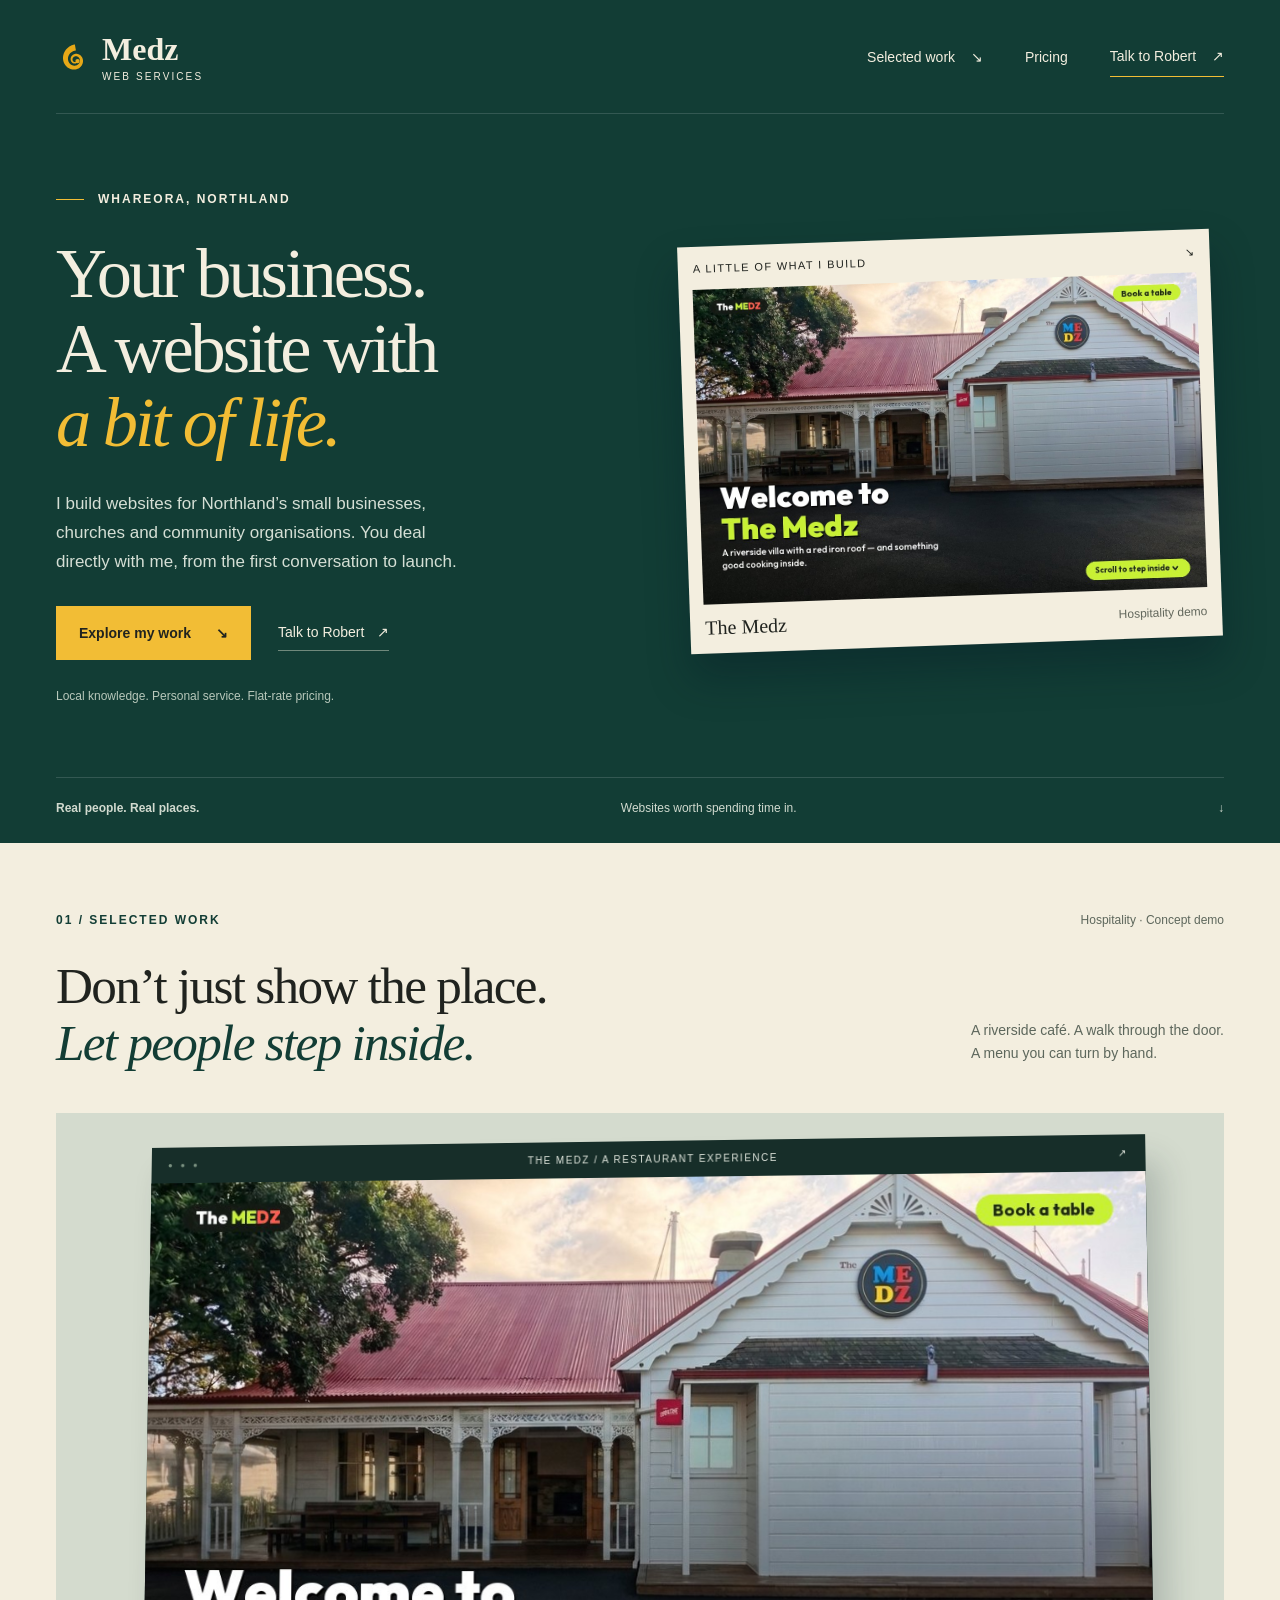
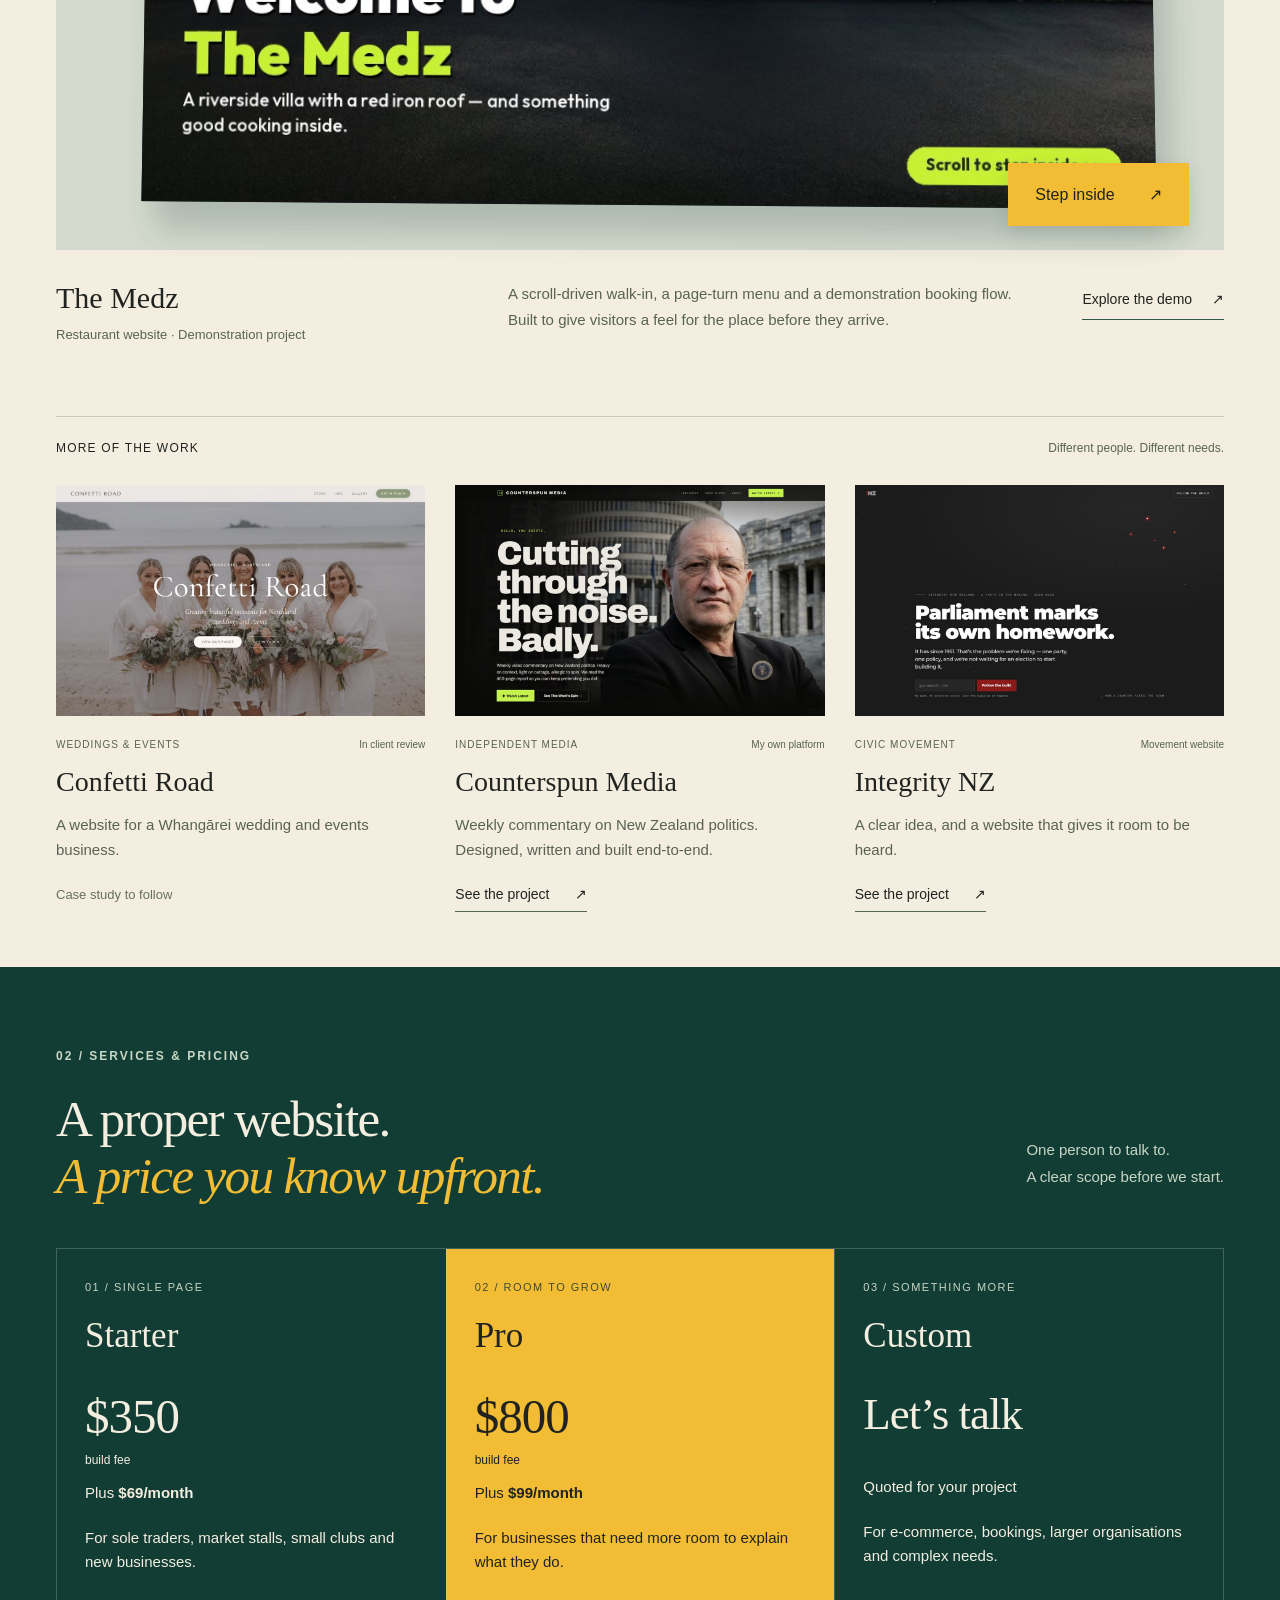
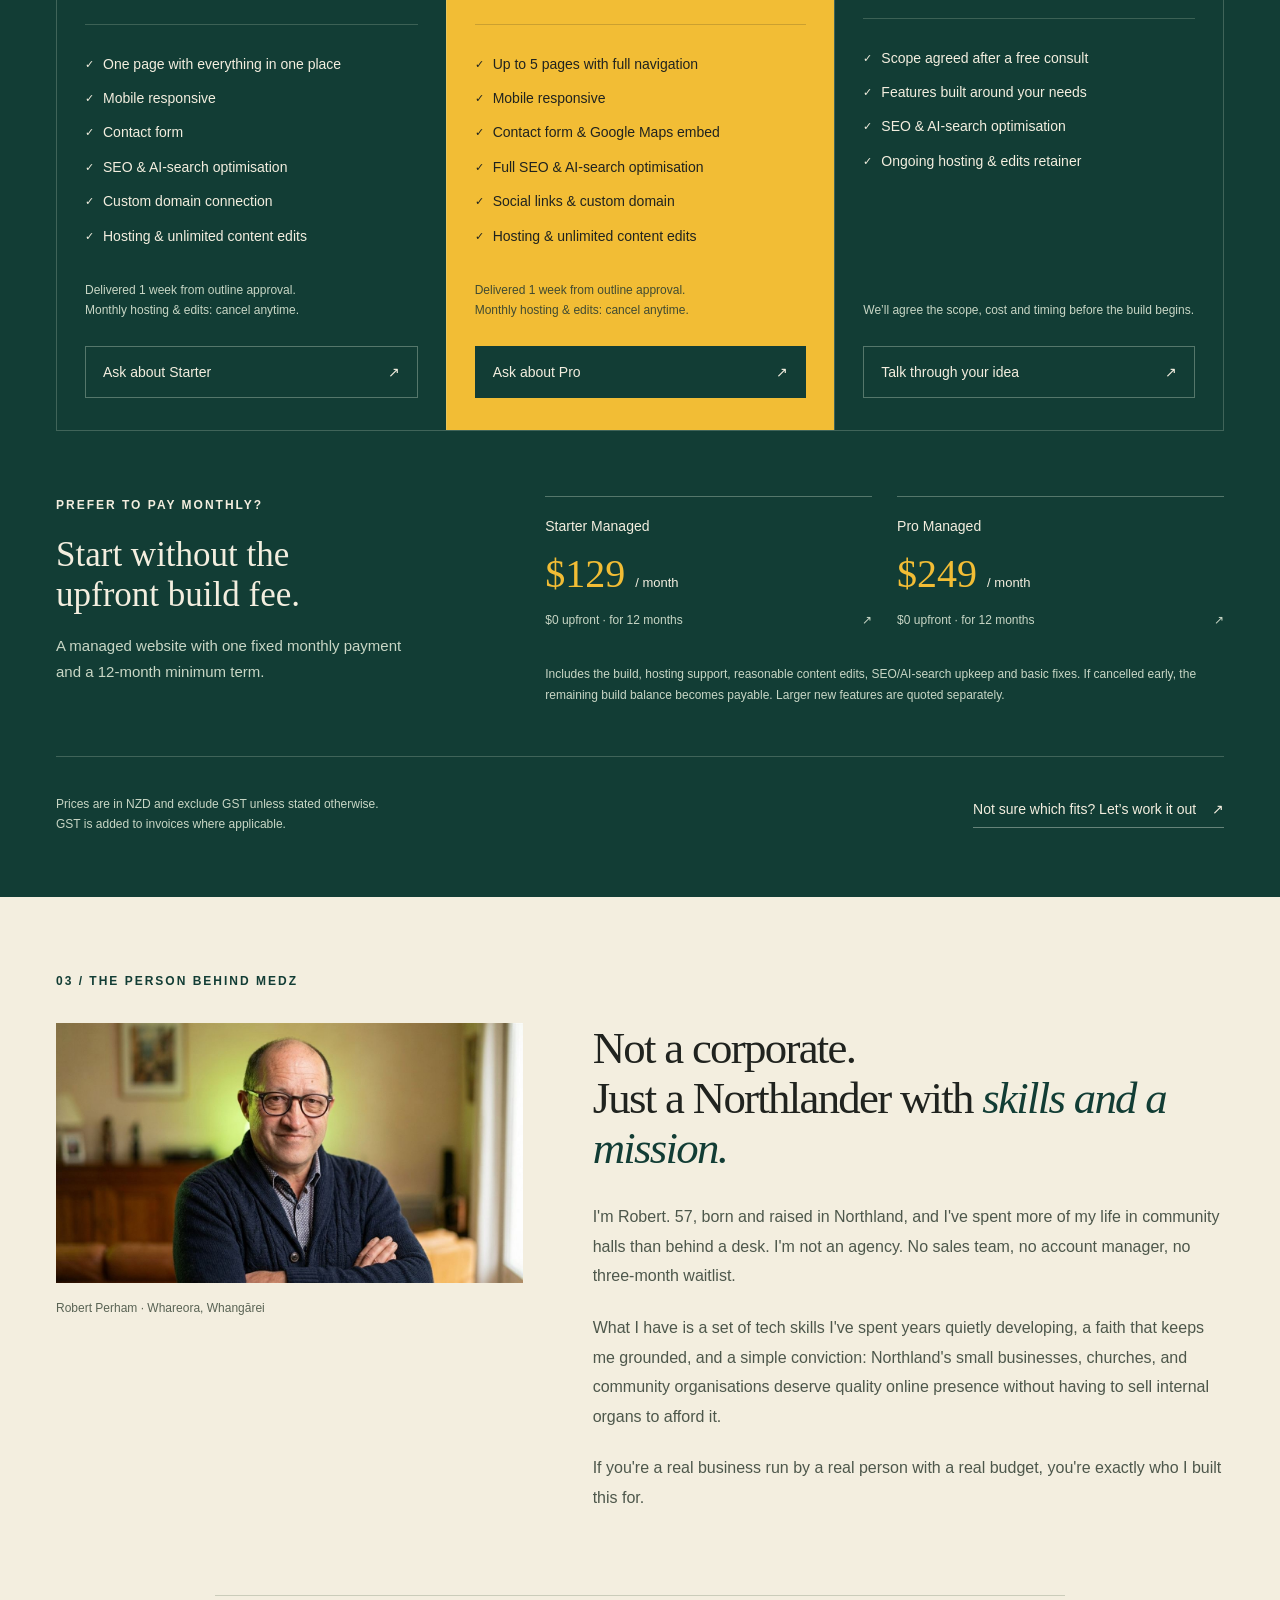
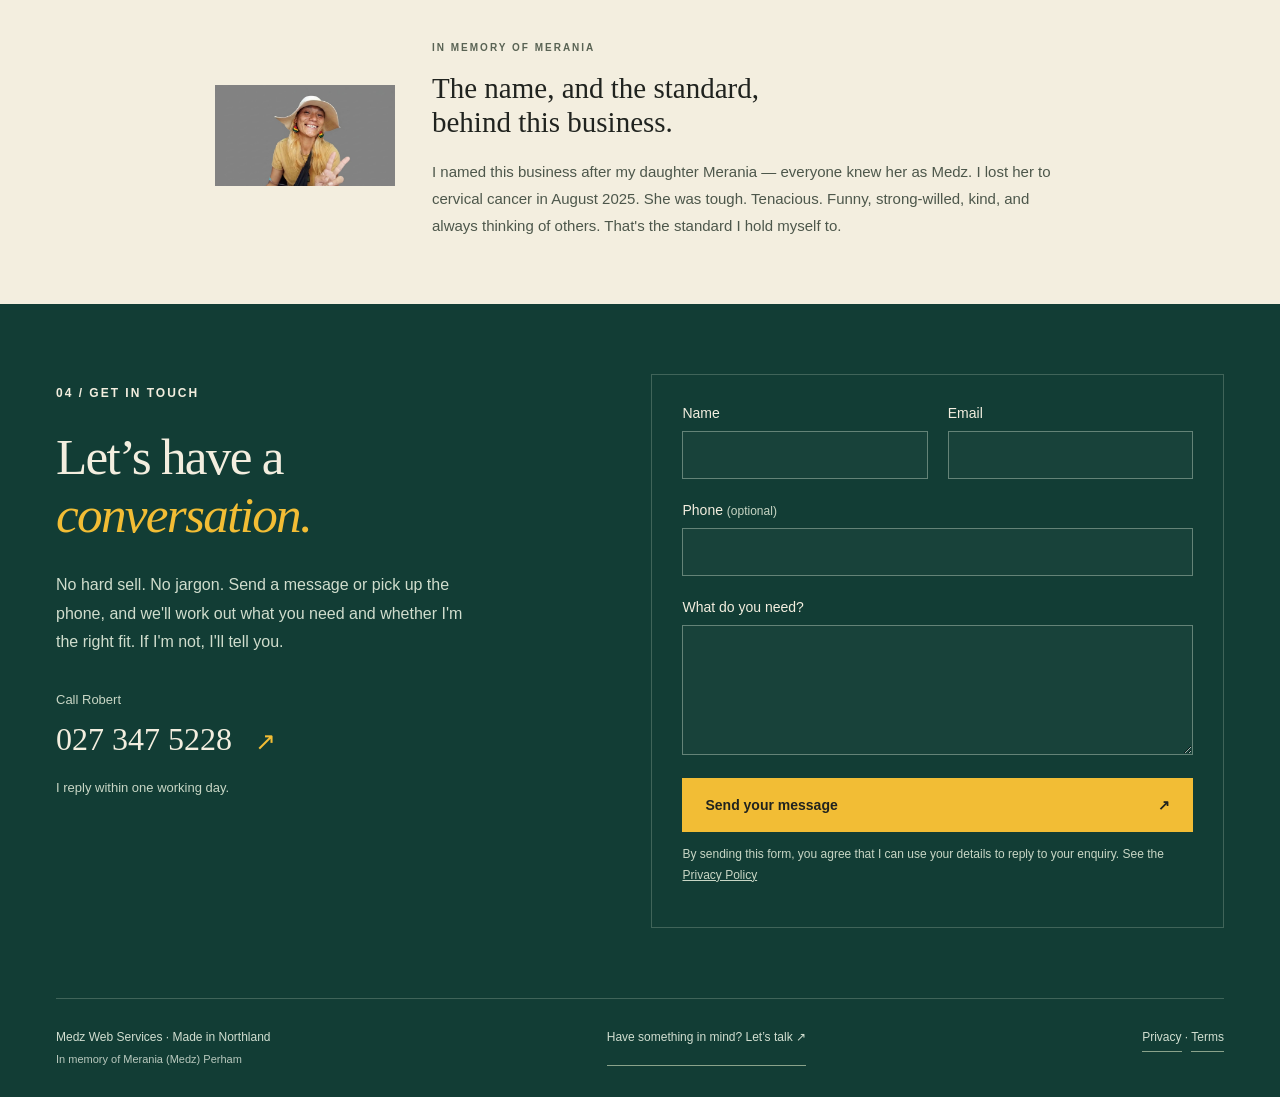
==== index.html @ 2bf6ae94 "Update Starter and Pro pricing" ====
<!doctype html>
<html lang="en-NZ">
<head>
<meta charset="utf-8"><meta name="viewport" content="width=device-width,initial-scale=1"><meta name="theme-color" content="#123d35">
<title>Medz Web Services | Websites for Northland Small Businesses</title><meta name="description" content="Websites for Northland’s small businesses, churches and community organisations. Built by Robert Perham.">
<link rel="icon" href="assets/logo/medz-koru-solo-amber.svg"><link rel="stylesheet" href="style.css"><script defer src="motion.js"></script>
<link rel="canonical" href="https://medzwebservices.co.nz/">
<meta property="og:title" content="Medz Web Services — Websites for Northland">
<meta property="og:description" content="I build websites for the organisations I believe in. Flat-rate pricing from $350, one week from outline approval. Northland-based, community-first.">
<meta property="og:image" content="https://medzwebservices.co.nz/assets/logo/medz-mark-primary-tile-1024.png">
<meta property="og:url" content="https://medzwebservices.co.nz/">
<meta property="og:type" content="website">
<meta property="og:locale" content="en_NZ">
<meta property="og:site_name" content="Medz Web Services">
<meta name="twitter:card" content="summary_large_image">
<meta name="twitter:title" content="Medz Web Services — Websites for Northland">
<meta name="twitter:description" content="Flat-rate websites for Northland small businesses, churches and community organisations. From $350, one week from outline approval.">
<meta name="twitter:image" content="https://medzwebservices.co.nz/assets/logo/medz-mark-primary-tile-1024.png">
<script type="application/ld+json">
{
  "@context": "https://schema.org",
  "@graph": [
    {
      "@type": "ProfessionalService",
      "@id": "https://medzwebservices.co.nz/#business",
      "name": "Medz Web Services",
      "description": "Website design and build for Northland small businesses, churches and community organisations. Flat-rate pricing with SEO and AI-search optimisation included, one week from outline approval.",
      "url": "https://medzwebservices.co.nz",
      "telephone": "+64-27-347-5228",
      "image": "https://medzwebservices.co.nz/assets/logo/medz-mark-primary-tile-1024.png",
      "founder": { "@type": "Person", "name": "Robert Perham" },
      "address": {
        "@type": "PostalAddress",
        "addressLocality": "Whangārei",
        "addressRegion": "Northland",
        "addressCountry": "NZ"
      },
      "areaServed": "Northland, New Zealand",
      "priceRange": "$350 - $800+",
      "hasOfferCatalog": {
        "@type": "OfferCatalog",
        "name": "Website packages",
        "itemListElement": [
          {
            "@type": "Offer",
            "name": "Starter",
            "price": "350",
            "priceCurrency": "NZD",
            "description": "Single-page website: mobile responsive, contact form, SEO and AI-search optimisation, custom domain connection. Delivered one week from outline approval. Plus $69/month for hosting and unlimited content edits, cancel anytime. Prices exclude GST unless stated otherwise."
          },
          {
            "@type": "Offer",
            "name": "Pro",
            "price": "800",
            "priceCurrency": "NZD",
            "description": "Up to 5 pages with full navigation: mobile responsive, full SEO and AI-search optimisation, contact form and Google Maps embed, social links, custom domain. Delivered one week from outline approval. Plus $99/month for hosting and unlimited content edits, cancel anytime. Prices exclude GST unless stated otherwise."
          },
          {
            "@type": "Offer",
            "name": "Custom",
            "description": "E-commerce, booking integrations, larger organisations and complex needs. Quoted per project after a free consult. Includes SEO and AI-search optimisation, plus an ongoing hosting and edits retainer."
          }
        ]
      }
    },
    {
      "@type": "WebSite",
      "@id": "https://medzwebservices.co.nz/#website",
      "name": "Medz Web Services",
      "url": "https://medzwebservices.co.nz",
      "publisher": { "@id": "https://medzwebservices.co.nz/#business" }
    }
  ]
}
</script>
<!-- Google Analytics -->
<script async src="https://www.googletagmanager.com/gtag/js?id=G-QR9EYBRMFS"></script>
<script>
  window.dataLayer = window.dataLayer || [];
  function gtag(){dataLayer.push(arguments);}
  gtag('js', new Date());
  gtag('config', 'G-QR9EYBRMFS');
</script>
</head>
<body>
<a class="skip" href="#main">Skip to content</a>
<header class="nav wrap"><a class="brand" href="#" aria-label="Medz home"><img src="assets/logo/medz-koru-solo-amber.svg" width="34" height="38" alt=""><span>Medz<span class="brand-small">WEB SERVICES</span></span></a><nav aria-label="Main"><a href="#work">Selected work <span aria-hidden="true">↘</span></a><a class="pricing-nav" href="#pricing">Pricing</a><a class="contact" href="#book">Talk to Robert <span aria-hidden="true">↗</span></a></nav></header>
<main id="main">
<section id="top" class="hero wrap" aria-labelledby="headline">
<div class="hero-copy"><p class="eyebrow"><span class="line"></span> WHAREORA, NORTHLAND</p><h1 id="headline">Your business.<br>A website with<br><em>a bit of life.</em></h1><p class="intro">I build websites for Northland’s small businesses, churches and community organisations. You deal directly with me, from the first conversation to launch.</p><div class="actions"><a class="button" href="#work">Explore my work <span aria-hidden="true">↘</span></a><a class="text-link" href="#book">Talk to Robert <span aria-hidden="true">↗</span></a></div><p class="signature">Local knowledge. Personal service. Flat-rate pricing.</p></div>
<div class="hero-art"><a class="project-peek" href="#work"><span class="peek-label">A LITTLE OF WHAT I BUILD <span aria-hidden="true">↘</span></span><img src="assets/img/work-medz-demo.jpg" width="1200" height="750" alt="The Medz restaurant website preview" fetchpriority="high"><span class="peek-foot">The Medz <span>Hospitality demo</span></span></a></div>
</section>
<div class="bridge wrap"><span>Real people. Real places.</span><span>Websites worth spending time in.</span><span aria-hidden="true">↓</span></div>
<section id="work" class="work" aria-labelledby="work-title"><div class="wrap"><div class="work-top"><p class="eyebrow">01 / SELECTED WORK</p><span class="category">Hospitality · Concept demo</span></div><div class="work-heading"><h2 id="work-title">Don’t just show the place.<br><em>Let people step inside.</em></h2><p>A riverside café. A walk through the door.<br>A menu you can turn by hand.</p></div>
<a class="showcase" href="https://medz-demo.netlify.app" target="_blank" rel="noopener" aria-label="Explore The Medz restaurant demo, opens in a new tab"><div class="project-frame"><div class="browser-bar"><span class="dots" aria-hidden="true">● ● ●</span><span>THE MEDZ / A RESTAURANT EXPERIENCE</span><span aria-hidden="true">↗</span></div><img src="assets/img/work-medz-demo.jpg" width="1200" height="750" alt="The Medz website, showing the riverside villa and its welcome screen" loading="lazy"></div><span class="open-label">Step inside <span aria-hidden="true">↗</span></span></a>
<div class="project-detail"><div><h3>The Medz</h3><p>Restaurant website · Demonstration project</p></div><p class="project-description">A scroll-driven walk-in, a page-turn menu and a demonstration booking flow. Built to give visitors a feel for the place before they arrive.</p><a class="project-link" href="https://medz-demo.netlify.app" target="_blank" rel="noopener">Explore the demo <span aria-hidden="true">↗</span></a></div>

<div class="more-work">
<div class="section-rule"><span>MORE OF THE WORK</span><span>Different people. Different needs.</span></div>
<div class="portfolio-grid">
<article class="portfolio-item"><div class="portfolio-image"><img src="assets/img/work-confetti.jpg" width="1200" height="750" loading="lazy" alt="Confetti Road wedding and events website"></div><div class="portfolio-meta"><span>WEDDINGS &amp; EVENTS</span><span class="status">In client review</span></div><h3>Confetti Road</h3><p>A website for a Whangārei wedding and events business.</p><span class="pending">Case study to follow</span></article>
<article class="portfolio-item"><a class="portfolio-image" href="https://medzwebservices.co.nz/work/counterspun-media"><img src="assets/img/work-counterspun.jpg" width="1200" height="750" loading="lazy" alt="Counterspun Media website"></a><div class="portfolio-meta"><span>INDEPENDENT MEDIA</span><span>My own platform</span></div><h3>Counterspun Media</h3><p>Weekly commentary on New Zealand politics. Designed, written and built end-to-end.</p><a class="portfolio-link" href="https://medzwebservices.co.nz/work/counterspun-media">See the project <span aria-hidden="true">↗</span></a></article>
<article class="portfolio-item"><a class="portfolio-image" href="https://medzwebservices.co.nz/work/integrity-nz"><img src="assets/img/work-integrity.jpg" width="1200" height="750" loading="lazy" alt="Integrity NZ civic movement website"></a><div class="portfolio-meta"><span>CIVIC MOVEMENT</span><span>Movement website</span></div><h3>Integrity NZ</h3><p>A clear idea, and a website that gives it room to be heard.</p><a class="portfolio-link" href="https://medzwebservices.co.nz/work/integrity-nz">See the project <span aria-hidden="true">↗</span></a></article>
</div></div>
</div></section>

<span id="services" aria-hidden="true"></span><section class="pricing" id="pricing" aria-labelledby="pricing-title"><div class="wrap">
<div class="pricing-heading"><div><p class="eyebrow">02 / SERVICES &amp; PRICING</p><h2 id="pricing-title">A proper website.<br><em>A price you know upfront.</em></h2></div><p>One person to talk to.<br>A clear scope before we start.</p></div>
<div class="plans">
<article class="plan"><p class="plan-number">01 / SINGLE PAGE</p><h3>Starter</h3><p class="price">$350 <span>build fee</span></p><p class="retainer">Plus <strong>$69/month</strong></p><p class="plan-intro">For sole traders, market stalls, small clubs and new businesses.</p><ul><li>One page with everything in one place</li><li>Mobile responsive</li><li>Contact form</li><li>SEO &amp; AI-search optimisation</li><li>Custom domain connection</li><li>Hosting &amp; unlimited content edits</li></ul><p class="delivery">Delivered 1 week from outline approval.<br>Monthly hosting &amp; edits: cancel anytime.</p><a class="plan-action" href="#book">Ask about Starter <span aria-hidden="true">↗</span></a></article>
<article class="plan plan-pro"><p class="plan-number">02 / ROOM TO GROW</p><h3>Pro</h3><p class="price">$800 <span>build fee</span></p><p class="retainer">Plus <strong>$99/month</strong></p><p class="plan-intro">For businesses that need more room to explain what they do.</p><ul><li>Up to 5 pages with full navigation</li><li>Mobile responsive</li><li>Contact form &amp; Google Maps embed</li><li>Full SEO &amp; AI-search optimisation</li><li>Social links &amp; custom domain</li><li>Hosting &amp; unlimited content edits</li></ul><p class="delivery">Delivered 1 week from outline approval.<br>Monthly hosting &amp; edits: cancel anytime.</p><a class="plan-action" href="#book">Ask about Pro <span aria-hidden="true">↗</span></a></article>
<article class="plan"><p class="plan-number">03 / SOMETHING MORE</p><h3>Custom</h3><p class="price custom-price">Let’s talk</p><p class="retainer">Quoted for your project</p><p class="plan-intro">For e-commerce, bookings, larger organisations and complex needs.</p><ul><li>Scope agreed after a free consult</li><li>Features built around your needs</li><li>SEO &amp; AI-search optimisation</li><li>Ongoing hosting &amp; edits retainer</li></ul><p class="delivery">We’ll agree the scope, cost and timing before the build begins.</p><a class="plan-action" href="#book">Talk through your idea <span aria-hidden="true">↗</span></a></article>
</div>
<div class="managed"><div class="managed-copy"><p class="eyebrow">PREFER TO PAY MONTHLY?</p><h3>Start without the<br>upfront build fee.</h3><p>A managed website with one fixed monthly payment and a 12-month minimum term.</p></div><div class="managed-options"><a href="#book"><span>Starter Managed</span><strong>$129 <small>/ month</small></strong><span>$0 upfront · for 12 months <span aria-hidden="true">↗</span></span></a><a href="#book"><span>Pro Managed</span><strong>$249 <small>/ month</small></strong><span>$0 upfront · for 12 months <span aria-hidden="true">↗</span></span></a><p>Includes the build, hosting support, reasonable content edits, SEO/AI-search upkeep and basic fixes. If cancelled early, the remaining build balance becomes payable. Larger new features are quoted separately.</p></div></div>
<div class="pricing-foot"><p>Prices are in NZD and exclude GST unless stated otherwise.<br>GST is added to invoices where applicable.</p><a href="#book">Not sure which fits? Let’s work it out <span aria-hidden="true">↗</span></a></div>
</div></section>

<section class="about" id="about" aria-labelledby="about-title"><div class="wrap">
<p class="eyebrow">03 / THE PERSON BEHIND MEDZ</p>
<div class="about-grid"><figure class="portrait"><img src="assets/img/robert.jpeg" width="1200" height="670" alt="Robert Perham, founder of Medz Web Services" loading="lazy"><figcaption>Robert Perham · Whareora, Whangārei</figcaption></figure><div class="about-body"><h2 id="about-title">Not a corporate.<br>Just a Northlander with <em>skills and a mission.</em></h2><p>I'm Robert. 57, born and raised in Northland, and I've spent more of my life in community halls than behind a desk. I'm not an agency. No sales team, no account manager, no three-month waitlist.</p><p>What I have is a set of tech skills I've spent years quietly developing, a faith that keeps me grounded, and a simple conviction: Northland's small businesses, churches, and community organisations deserve quality online presence without having to sell internal organs to afford it.</p><p>If you're a real business run by a real person with a real budget, you're exactly who I built this for.</p></div></div>
<div class="memorial"><img src="assets/img/merania.jpeg" width="1200" height="670" alt="Merania ‘Medz’ Perham" loading="lazy"><div><p class="eyebrow">IN MEMORY OF MERANIA</p><h3>The name, and the standard,<br>behind this business.</h3><p>I named this business after my daughter Merania — everyone knew her as Medz. I lost her to cervical cancer in August 2025. She was tough. Tenacious. Funny, strong-willed, kind, and always thinking of others. That's the standard I hold myself to.</p></div></div>
</div></section>
<section class="contact-section" id="book" aria-labelledby="contact-title"><div class="wrap contact-grid"><div><p class="eyebrow">04 / GET IN TOUCH</p><h2 id="contact-title">Let’s have a<br><em>conversation.</em></h2><p class="contact-intro">No hard sell. No jargon. Send a message or pick up the phone, and we'll work out what you need and whether I'm the right fit. If I'm not, I'll tell you.</p><div class="phone"><span>Call Robert</span><a href="tel:+64273475228">027 347 5228 <span aria-hidden="true">↗</span></a></div><p class="reply-time">I reply within one working day.</p></div>
<form id="enquiry" class="contact-form" name="enquiry" method="POST" action="/thanks.html" data-netlify="true" netlify-honeypot="bot-field"><input type="hidden" name="form-name" value="enquiry"><p class="hidden-field" aria-hidden="true"><label>Leave this empty<input name="bot-field" tabindex="-1" autocomplete="off"></label></p><div class="form-pair"><div><label for="name">Name</label><input id="name" name="name" autocomplete="name" required></div><div><label for="email">Email</label><input id="email" name="email" type="email" autocomplete="email" required></div></div><label for="phone">Phone <span>(optional)</span></label><input id="phone" name="phone" type="tel" autocomplete="tel"><label for="message">What do you need?</label><textarea id="message" name="message" rows="5" required></textarea><button class="button" type="submit">Send your message <span aria-hidden="true">↗</span></button><p class="privacy-note">By sending this form, you agree that I can use your details to reply to your enquiry. See the <a href="https://medzwebservices.co.nz/privacy">Privacy Policy</a></p></form>
</div></section>
</main><footer class="wrap"><span>Medz Web Services · Made in Northland<br><span class="footer-memory">In memory of Merania (Medz) Perham</span></span><a href="#book">Have something in mind? Let’s talk <span aria-hidden="true">↗</span></a><div class="footer-legal"><a href="/privacy">Privacy</a> · <a href="/terms">Terms</a></div></footer>
</body></html>
---- style.css ----
:root{--green:#123d35;--ink:#20231f;--cream:#f3eedf;--yellow:#f2bd35;--muted:#b9c9be}*{box-sizing:border-box}html{scroll-behavior:smooth;scroll-padding-top:30px}body{margin:0;background:var(--green);color:var(--cream);font-family:Arial,Helvetica,sans-serif;font-size:16px;-webkit-font-smoothing:antialiased}a{color:inherit;text-decoration:none}img{display:block;max-width:100%}.wrap{width:min(1320px,calc(100% - 112px));margin-inline:auto}.nav{height:114px;display:flex;align-items:center;justify-content:space-between;border-bottom:1px solid #ffffff24}.brand{display:flex;gap:12px;align-items:center;font-family:Georgia,serif;font-size:32px;font-weight:bold}.brand-small{display:block;font-family:Arial,sans-serif;font-size:10px;letter-spacing:2.1px;margin-top:3px;font-weight:normal}.nav nav{display:flex;align-items:center;gap:42px;font-size:14px}.nav nav span{margin-left:12px}.contact{border-bottom:1px solid var(--yellow);padding:12px 0}.hero{display:grid;grid-template-columns:1.05fr 1fr;gap:44px;padding-top:66px;padding-bottom:74px;align-items:center}.eyebrow{font-size:12px;letter-spacing:2px;display:flex;align-items:center;gap:14px;font-weight:600}.line{width:28px;height:1px;background:var(--yellow)}h1{font-family:Georgia,'Times New Roman',serif;font-size:clamp(48px,5.5vw,82px);font-weight:normal;line-height:1.06;letter-spacing:-3px;margin:30px 0}h1 em{color:var(--yellow);font-weight:normal}.intro{color:#d5dfd5;max-width:420px;font-size:17px;line-height:1.7;margin:0 0 29px}.actions{display:flex;align-items:center;gap:27px}.button{display:inline-flex;align-items:center;gap:25px;background:var(--yellow);color:var(--ink);padding:19px 23px;font-size:14px;font-weight:bold;transition:background .2s,transform .2s}.button:hover{background:#ffd268;transform:translateY(-3px)}.text-link{font-size:14px;border-bottom:1px solid #cdd6c480;padding-block:10px}.text-link span{margin-left:9px}.signature{font-size:12px;color:#b8c8bb;margin:29px 0 0}.project-peek:hover{transform:rotate(0deg) translateY(-5px)}.peek-label{display:flex;justify-content:space-between;font-size:9px;letter-spacing:1.4px;margin:2px 1px 12px}.peek-foot{display:flex;justify-content:space-between;align-items:center;font-family:Georgia,serif;font-size:20px;padding:12px 1px 0}.peek-foot span{font-family:Arial,sans-serif;font-size:10px;color:#62675c}.bridge{display:flex;justify-content:space-between;border-top:1px solid #ffffff24;padding-top:23px;padding-bottom:28px;font-size:12px;color:#d1dacf}.bridge span:first-child{font-weight:bold}.work{background:var(--cream);color:var(--ink);padding:58px 0 55px;overflow:hidden}.work-top{display:flex;justify-content:space-between;align-items:center}.work-top .eyebrow{color:var(--green)}.category{font-size:12px;color:#5d675c}.work-heading{display:flex;justify-content:space-between;align-items:end;gap:30px;margin:18px 0 42px}h2{font-family:Georgia,serif;font-weight:normal;font-size:clamp(36px,4vw,57px);letter-spacing:-1.7px;line-height:1.12;margin:0}h2 em{color:var(--green)}.work-heading p{font-size:14px;line-height:1.7;margin:0 0 5px;color:#5d675c}.showcase{display:block;position:relative;perspective:1600px;padding:24px 7% 48px;background:#d4dbce}.project-frame{transform:rotateX(var(--rx,3deg)) rotateY(var(--ry,-3deg));transform-style:preserve-3d;box-shadow:14px 27px 30px #172d3433;transition:transform .4s ease-out;will-change:transform;background:#172e29}.browser-bar{display:flex;justify-content:space-between;align-items:center;padding:13px 17px;color:#dfe5dc;font-size:10px;letter-spacing:1.5px}.dots{font-size:8px;letter-spacing:3px;color:#7a9180}.project-frame img{width:100%;height:auto}.open-label{position:absolute;bottom:24px;right:3%;background:var(--yellow);color:var(--ink);font-size:16px;padding:22px 27px;box-shadow:0 8px 18px #142f2520;transition:transform .3s}.open-label span{margin-left:30px}.showcase:hover .open-label{transform:translateY(-5px)}.project-detail{display:grid;grid-template-columns:1fr 1.3fr auto;gap:45px;padding-top:31px;align-items:start}h3{font:normal 30px Georgia,serif;margin:0 0 9px}.project-detail p{font-size:13px;color:#596354;line-height:1.7;margin:0}.project-detail .project-description{font-size:15px}.project-link{font-size:14px;padding-bottom:12px;border-bottom:1px solid #315848;margin-top:10px;white-space:nowrap}.project-link span{margin-left:16px}footer{display:flex;justify-content:space-between;padding-block:31px;font-size:12px;color:#d2dfd1}footer a{border-bottom:1px solid #8aa38b;padding-bottom:7px}.skip{position:fixed;top:-70px;left:12px;padding:12px;background:var(--yellow);color:var(--ink);z-index:20}.skip:focus{top:12px}:focus-visible{outline:3px solid #d3920c;outline-offset:6px}.hero-copy{animation:arrive .75s ease-out both}@keyframes arrive{from{opacity:0;translate:0 16px}to{opacity:1;translate:0 0}}@media(min-width:1600px){.hero{padding-block:80px}}@media(max-width:1000px){.wrap{width:calc(100% - 64px)}.hero{gap:22px}h1{font-size:56px}.intro{font-size:16px}.actions{gap:16px}.button{padding:17px}.project-detail{grid-template-columns:1fr 1.5fr;gap:24px}.project-link{grid-column:2;justify-self:start}.work-heading p{max-width:220px}}@media(max-width:700px){.wrap{width:calc(100% - 40px)}.nav{height:88px}.brand{font-size:27px}.brand img{width:28px}.brand-small{font-size:8px}.nav nav{gap:0}.nav nav>a:first-child{display:none}.hero{display:flex;flex-direction:column;align-items:stretch;padding-top:32px;padding-bottom:30px;gap:36px}.eyebrow{font-size:10px;letter-spacing:1.6px}h1{font-size:clamp(43px,11.2vw,70px);letter-spacing:-2px;margin:23px 0}.intro{font-size:16px;line-height:1.6;margin-bottom:24px;max-width:470px}.actions{gap:22px}.button{font-size:13px;padding:17px;gap:15px}.text-link{font-size:13px}.signature{font-size:11px;margin-top:22px}.peek-label{font-size:7px;margin-bottom:9px}.peek-foot{font-size:18px}.peek-foot span{font-size:8px}.bridge{padding-top:20px;padding-bottom:22px;font-size:11px}.bridge span:nth-child(2){display:none}.work{padding:31px 0}.category{font-size:10px}.work-heading{display:block;margin:20px 0 27px}h2{font-size:34px;letter-spacing:-1px}.work-heading p{max-width:none;margin-top:19px;font-size:14px}.showcase{padding:15px 12px 49px}.project-frame{transform:none!important}.browser-bar{font-size:7px;padding:9px;letter-spacing:.7px}.dots{font-size:6px}.open-label{bottom:10px;right:12px;font-size:13px;padding:14px 19px}.project-detail{display:flex;flex-direction:column;gap:17px;padding-top:25px}.project-detail .project-description{font-size:14px}.project-link{margin:0}.project-detail p{font-size:12px}footer{flex-direction:column;gap:20px;font-size:11px}footer a{align-self:start}}@media(prefers-reduced-motion:reduce){html{scroll-behavior:auto}*,*::before,*::after{animation:none!important;transition:none!important}.project-frame{transform:none!important}.project-peek:hover{transform:rotate(-5deg)}}

/* A single proportional project image anchors the opening. */
.hero-art{min-width:0;padding:18px 8px;perspective:1100px;animation:arrive 1s ease-out both}
.project-peek{display:block;width:100%;position:relative;background:var(--cream);color:var(--ink);padding:14px;box-shadow:0 24px 40px #061a2460;transform:rotate(-2deg);transition:transform .45s}
.project-peek img{width:100%;height:auto;aspect-ratio:8/5;object-fit:contain}
.peek-label{font-size:11px;margin-bottom:14px}
.peek-foot span{font-size:12px}
@media(max-width:700px){.hero-art{padding:8px 4px}.project-peek{padding:10px;transform:none}.peek-label{font-size:9px}.peek-foot span{font-size:11px}}
@media(prefers-reduced-motion:reduce){.hero-art{animation:none}.project-peek,.project-peek:hover{transform:none;transition:none}}
.more-work{margin-top:70px}.section-rule{display:flex;justify-content:space-between;border-top:1px solid #52634e40;padding:24px 0 30px;font-size:12px;letter-spacing:1.2px}.section-rule span:last-child{letter-spacing:0;color:#596354}.portfolio-grid{display:grid;grid-template-columns:repeat(3,minmax(0,1fr));gap:30px}.portfolio-image{display:block;overflow:hidden;background:#d4dbce}.portfolio-image img{width:100%;height:auto;aspect-ratio:8/5;object-fit:contain;transition:transform .5s}.portfolio-image:is(a):hover img{transform:scale(1.025)}.portfolio-meta{display:flex;justify-content:space-between;gap:8px;margin:21px 0 14px;font-size:10px;color:#596354;line-height:1.5}.portfolio-meta>span:first-child{letter-spacing:1px}.portfolio-item h3{font-size:28px}.portfolio-item p{font-size:15px;line-height:1.7;color:#596354;margin:14px 0 22px;max-width:32em}.portfolio-link{font-size:14px;border-bottom:1px solid #536851;padding-bottom:9px;display:inline-flex;gap:25px}.pending{font-size:13px;color:#69705f}.pricing{padding:70px 0 50px;background:#123d35}.pricing-heading{display:flex;justify-content:space-between;align-items:end;gap:30px;margin-bottom:43px}.pricing-heading .eyebrow{color:#c8d6c5;margin-bottom:27px}.pricing h2 em{color:var(--yellow)}.pricing-heading>p{font-size:15px;line-height:1.8;color:#c8d6c5}.plans{display:grid;grid-template-columns:repeat(3,minmax(0,1fr));gap:0;border:1px solid #c5d6c440}.plan{display:flex;flex-direction:column;padding:32px 28px}.plan+.plan{border-left:1px solid #c5d6c440}.plan-number{font-size:11px;letter-spacing:1.5px;margin:0 0 23px;color:#c6d4c2}.plan h3{font-size:35px}.price{font-family:Georgia,serif;font-size:49px;letter-spacing:-1px;margin:23px 0 9px}.price span{font:12px Arial,sans-serif;letter-spacing:0;display:block;margin-top:8px}.retainer{font-size:15px;margin:8px 0 0}.plan-intro{min-height:76px;font-size:15px;line-height:1.6;margin:25px 0 0}.plan ul{list-style:none;margin:22px 0 27px;padding:22px 0 0;border-top:1px solid #b6cbb540}.plan li{font-size:14px;line-height:1.6;padding:6px 0 6px 18px;position:relative}.plan li:before{content:'✓';position:absolute;left:0;font-size:11px;top:9px}.delivery{font-size:12px;line-height:1.7;margin:auto 0 25px;color:#c8d6c5}.plan-action{display:flex;justify-content:space-between;align-items:center;gap:10px;border:1px solid #c5d6c460;padding:17px;font-size:14px;transition:background .2s}.plan-action:hover{background:#ffffff12}.plan-pro{background:var(--yellow);color:var(--ink)}.plan-pro .plan-number,.plan-pro .delivery{color:#414b32}.plan-pro ul{border-color:#20231f30}.plan-pro .plan-action{background:var(--green);color:var(--cream);border-color:var(--green)}.plan-pro .plan-action:hover{background:#215547}.custom-price{font-size:45px;padding-bottom:21px}.managed{display:grid;grid-template-columns:1fr 1.6fr;gap:65px;border-bottom:1px solid #c5d6c440;margin-top:55px;padding-bottom:37px}.managed h3{font-size:35px;line-height:1.15;margin:23px 0 18px}.managed-copy>p:last-child{font-size:15px;line-height:1.7;color:#c8d6c5;max-width:350px}.managed-options{display:grid;grid-template-columns:1fr 1fr;gap:25px;padding-top:10px}.managed-options>a{display:flex;flex-direction:column;gap:16px;border-top:1px solid #c5d6c460;padding-top:21px;font-size:14px}.managed-options strong{font:40px Georgia,serif;color:var(--yellow)}.managed-options small{font:13px Arial,sans-serif;color:var(--cream)}.managed-options>a>span:last-child{font-size:12px;color:#c8d6c5;display:flex;justify-content:space-between}.managed-options>p{grid-column:1/-1;font-size:12px;line-height:1.8;color:#c8d6c5}.pricing-foot{display:flex;justify-content:space-between;gap:25px;align-items:center;padding-top:25px}.pricing-foot p{font-size:12px;color:#c8d6c5;line-height:1.7}.pricing-foot a{font-size:14px;border-bottom:1px solid #b9c9be80;padding-bottom:10px}.pricing-foot a span{margin-left:12px}footer{border-top:1px solid #c5d6c440}@media(max-width:1000px){.portfolio-grid{gap:22px}.portfolio-meta{flex-direction:column}.plan{padding:25px 19px}.price{font-size:43px}.plan-intro{min-height:96px}.managed{gap:35px}.nav nav{gap:25px}}@media(max-width:700px){.nav nav{gap:20px}.pricing-nav{font-size:13px}.more-work{margin-top:45px}.section-rule span:last-child{display:none}.portfolio-grid{grid-template-columns:1fr;gap:38px}.portfolio-meta{flex-direction:row}.portfolio-item h3{font-size:29px}.portfolio-item p{margin:10px 0 17px}.pricing{padding:36px 0}.pricing-heading{display:block;margin-bottom:28px}.pricing-heading .eyebrow{margin-bottom:20px}.pricing-heading>p{margin-top:21px}.plans{grid-template-columns:1fr}.plan{padding:27px 23px}.plan+.plan{border-left:0;border-top:1px solid #c5d6c440}.price{font-size:48px}.plan-intro{min-height:0;max-width:400px}.plan ul{margin-bottom:24px}.managed{grid-template-columns:1fr;gap:20px;margin-top:35px}.managed h3{font-size:31px}.managed-options{gap:18px}.managed-options strong{font-size:36px}.managed-options>a{font-size:13px}.pricing-foot{display:block}.pricing-foot a{display:inline-block;margin-top:12px}}@media(prefers-reduced-motion:reduce){.portfolio-image img,.plan-action{transition:none}.portfolio-image:is(a):hover img{transform:none}}
.about{background:var(--cream);color:var(--ink);padding:65px 0}.about>.wrap>.eyebrow{margin-bottom:35px;color:var(--green)}.about-grid{display:grid;grid-template-columns:.85fr 1.15fr;gap:70px;align-items:start}.portrait{margin:0}.portrait img{width:100%;height:auto}.portrait figcaption{font-size:12px;color:#596354;margin-top:16px;line-height:1.6}.about-body h2{font-size:clamp(34px,3.5vw,51px);margin-bottom:29px}.about-body>p{font-size:16px;line-height:1.85;color:#4d574b;margin:0 0 22px}.memorial{display:grid;grid-template-columns:180px 1fr;gap:37px;align-items:center;border-top:1px solid #52634e40;margin-top:60px;padding-top:36px;max-width:850px;margin-inline:auto}.memorial>img{width:180px;height:auto}.memorial h3{font-size:29px;line-height:1.2;margin:18px 0}.memorial .eyebrow{font-size:10px;color:#596354}.memorial p:last-child{font-size:15px;line-height:1.8;color:#4d574b;margin-bottom:0}.contact-section{padding:70px 0}.contact-grid{display:grid;grid-template-columns:1fr 1.1fr;gap:75px}.contact-section h2{margin-top:28px}.contact-section h2 em{color:var(--yellow)}.contact-intro{font-size:16px;color:#d0ddcd;line-height:1.8;max-width:410px;margin:28px 0 35px}.phone{display:flex;flex-direction:column;gap:14px}.phone>span{font-size:13px;color:#c8d6c5}.phone>a{font:32px Georgia,serif}.phone>a span{color:var(--yellow);font-size:25px;margin-left:15px}.reply-time{font-size:13px;color:#c8d6c5;margin-top:22px}.contact-form{padding:30px;border:1px solid #c5d6c440}.preview-note{font-size:12px;color:#d0ddcd;line-height:1.7;border-bottom:1px solid #c5d6c440;padding-bottom:20px;margin:0 0 25px}.preview-note a{display:inline-block;text-decoration:underline;text-underline-offset:3px}.contact-form label{display:block;font-size:14px;margin:0 0 10px}.contact-form label span{font-size:12px;color:#c8d6c5}.contact-form input,.contact-form textarea{display:block;width:100%;background:#ffffff06;border:1px solid #c5d6c470;border-radius:0;color:var(--cream);font:16px Arial,sans-serif;padding:14px;margin:0 0 23px}.contact-form textarea{resize:vertical;min-height:130px}.form-pair{display:grid;grid-template-columns:1fr 1fr;gap:20px}.contact-form button{border:0;cursor:pointer;width:100%;justify-content:space-between;font-family:inherit}.privacy-note,.form-status{font-size:12px;line-height:1.7;color:#c8d6c5}.privacy-note a{text-decoration:underline}.form-status:empty{display:none}.form-status:not(:empty){border-left:2px solid var(--yellow);padding-left:12px;margin-top:20px}.footer-memory{display:inline-block;font-size:11px;margin-top:9px;color:#b9c9be}@media(max-width:1000px){.about-grid,.contact-grid{gap:35px}.contact-form{padding:23px}.form-pair{grid-template-columns:1fr;gap:0}}@media(max-width:700px){.about{padding:37px 0}.about-grid,.contact-grid{grid-template-columns:1fr;gap:29px}.portrait{max-width:400px}.about-body h2{font-size:35px}.about-body>p{font-size:16px}.memorial{grid-template-columns:1fr;gap:18px;margin-top:24px;padding-top:29px}.memorial>img{width:150px}.memorial h3{font-size:28px}.contact-section{padding:38px 0}.contact-intro{margin:22px 0 28px}.contact-form{padding:21px}.phone>a{font-size:30px}}
.brand img{height:auto;aspect-ratio:1}
@media(max-width:360px){.nav nav{gap:12px}.nav .contact{font-size:12px}.nav .contact span{margin-left:4px}.brand{gap:8px}.brand-small{letter-spacing:1px}.actions{gap:14px}}
.hidden-field{display:none}
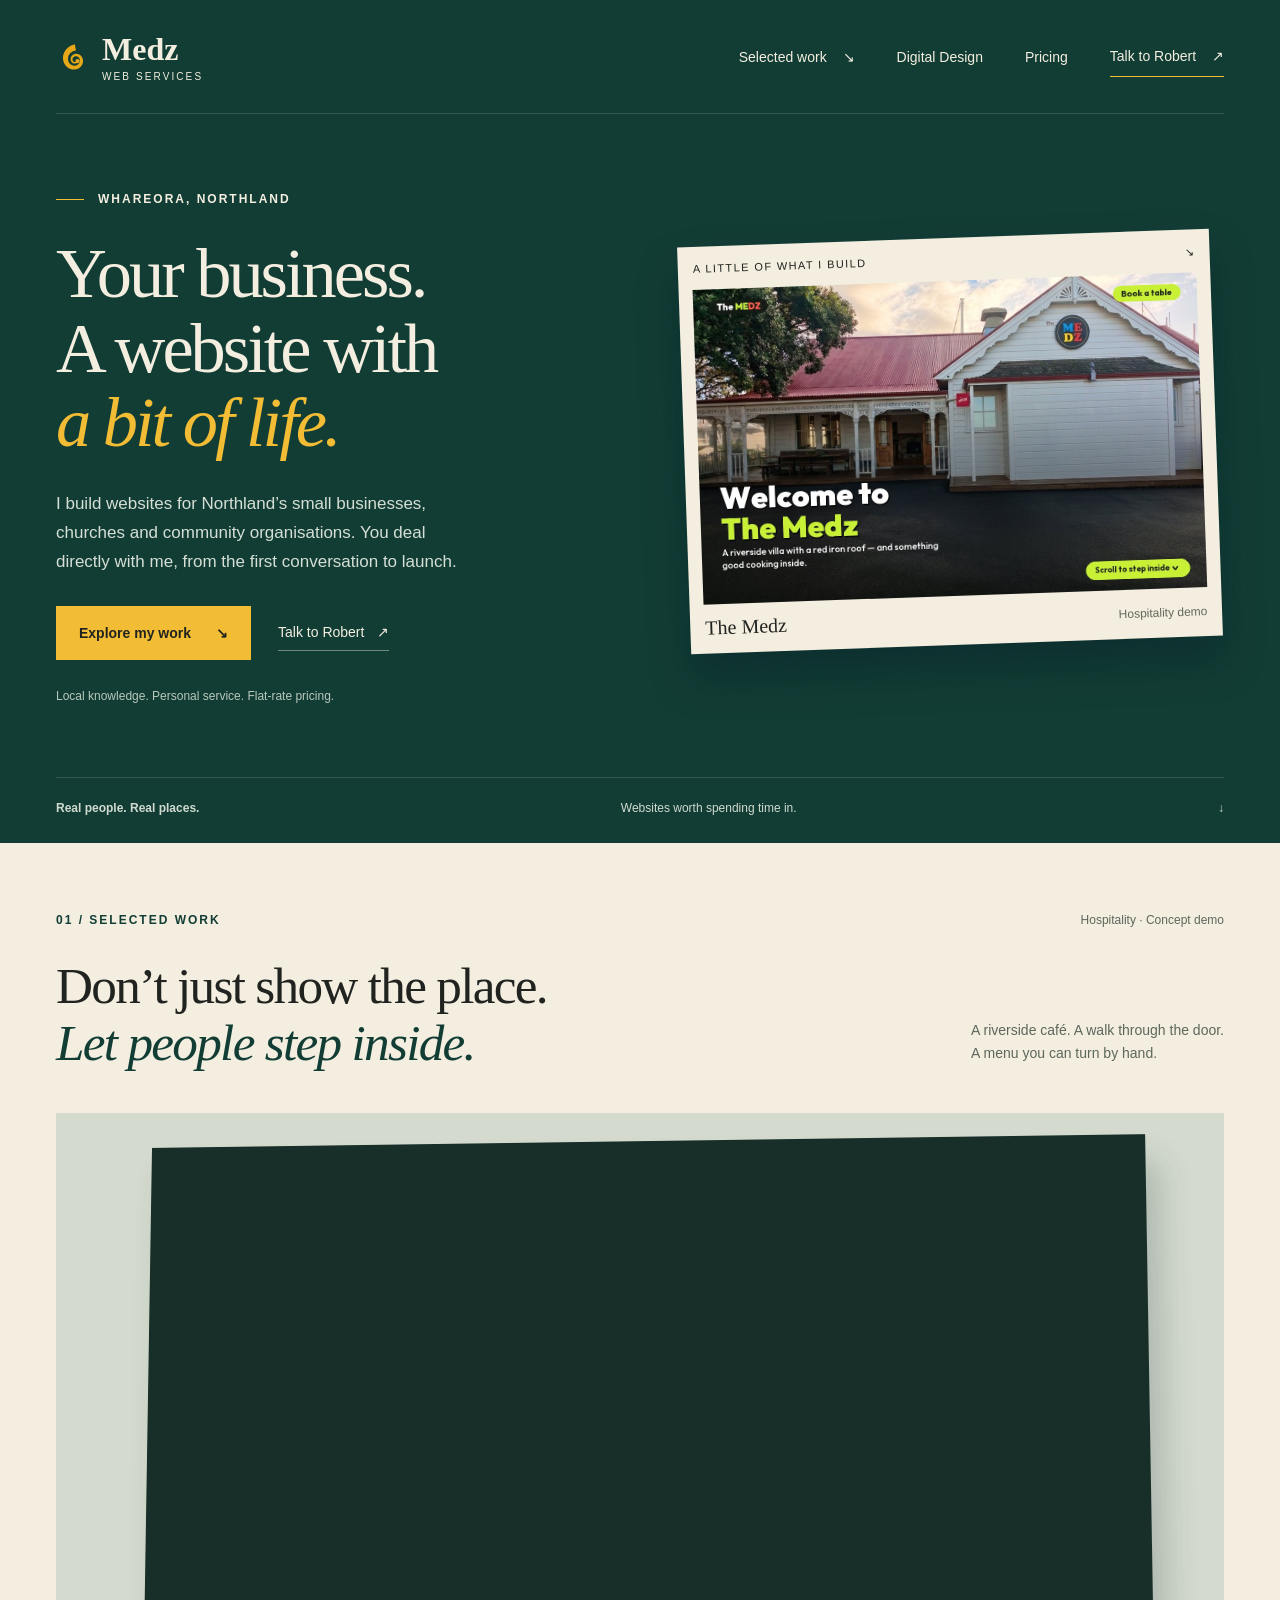
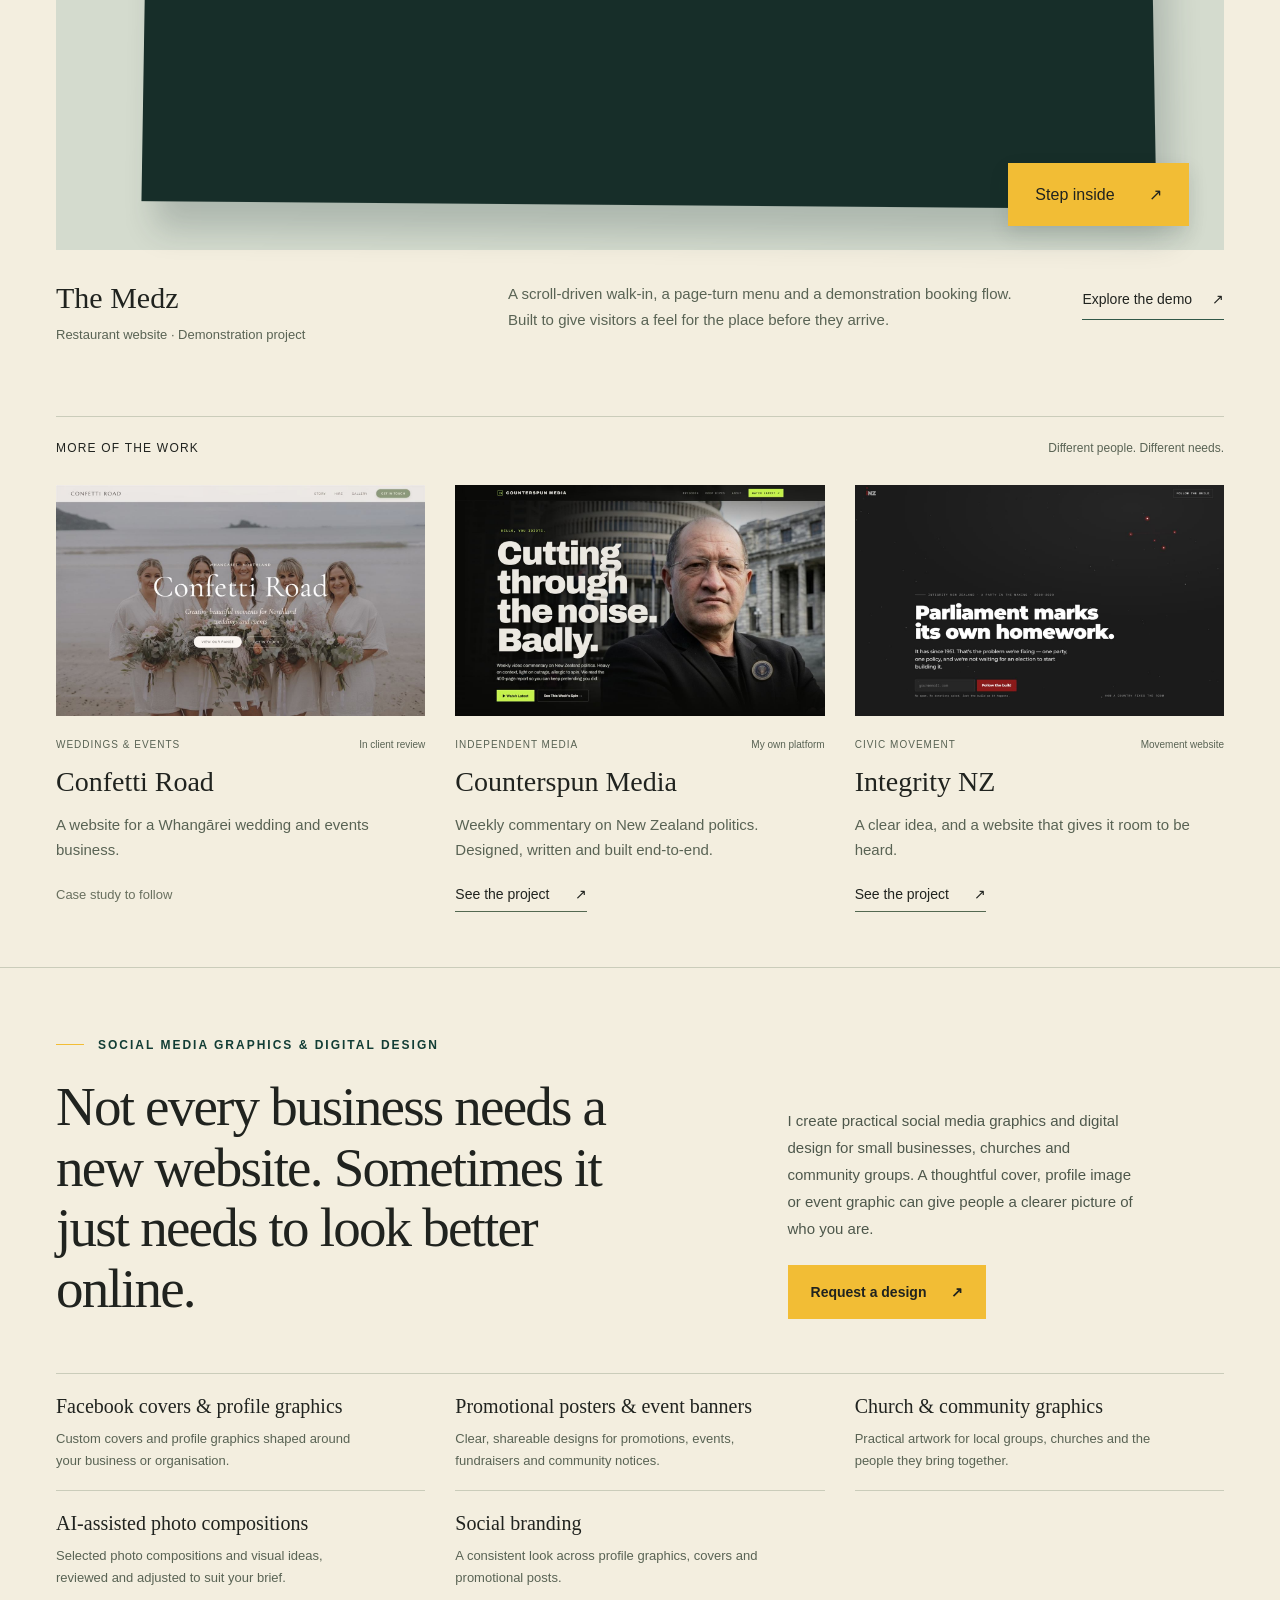
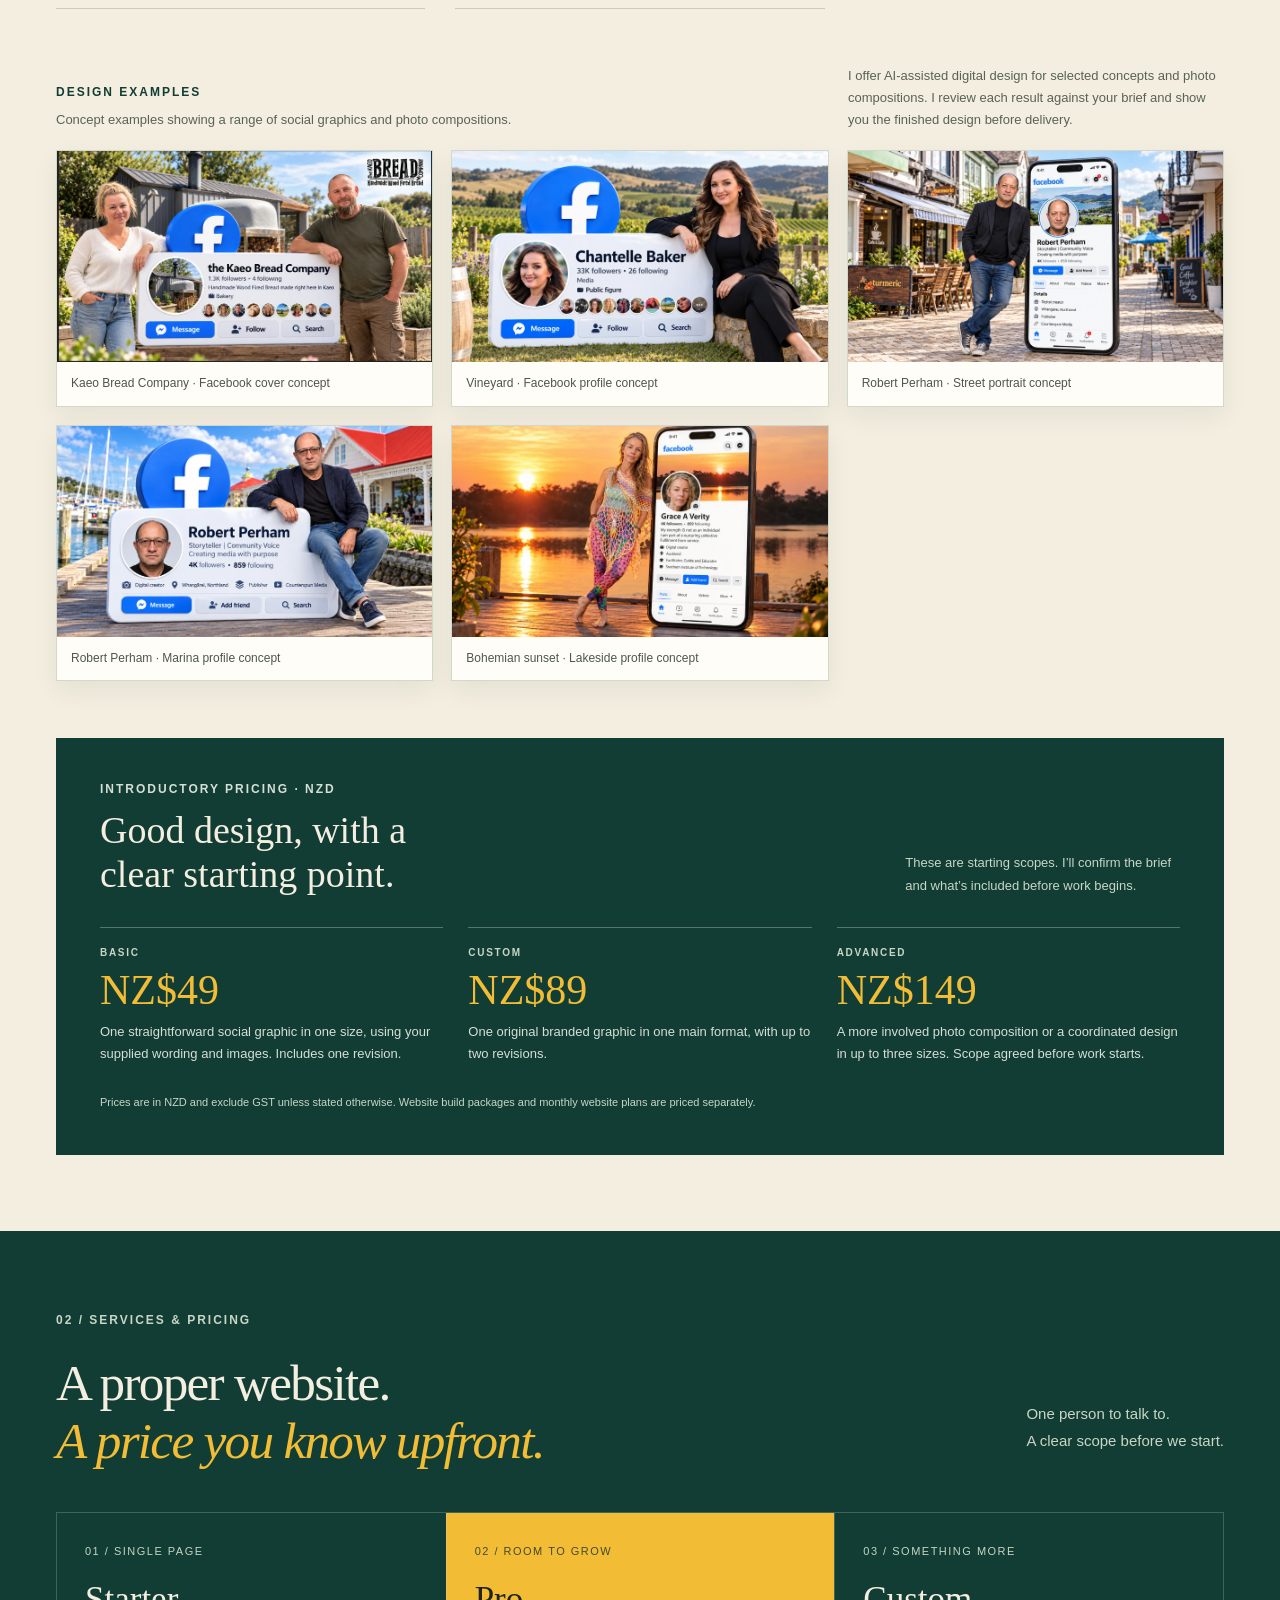
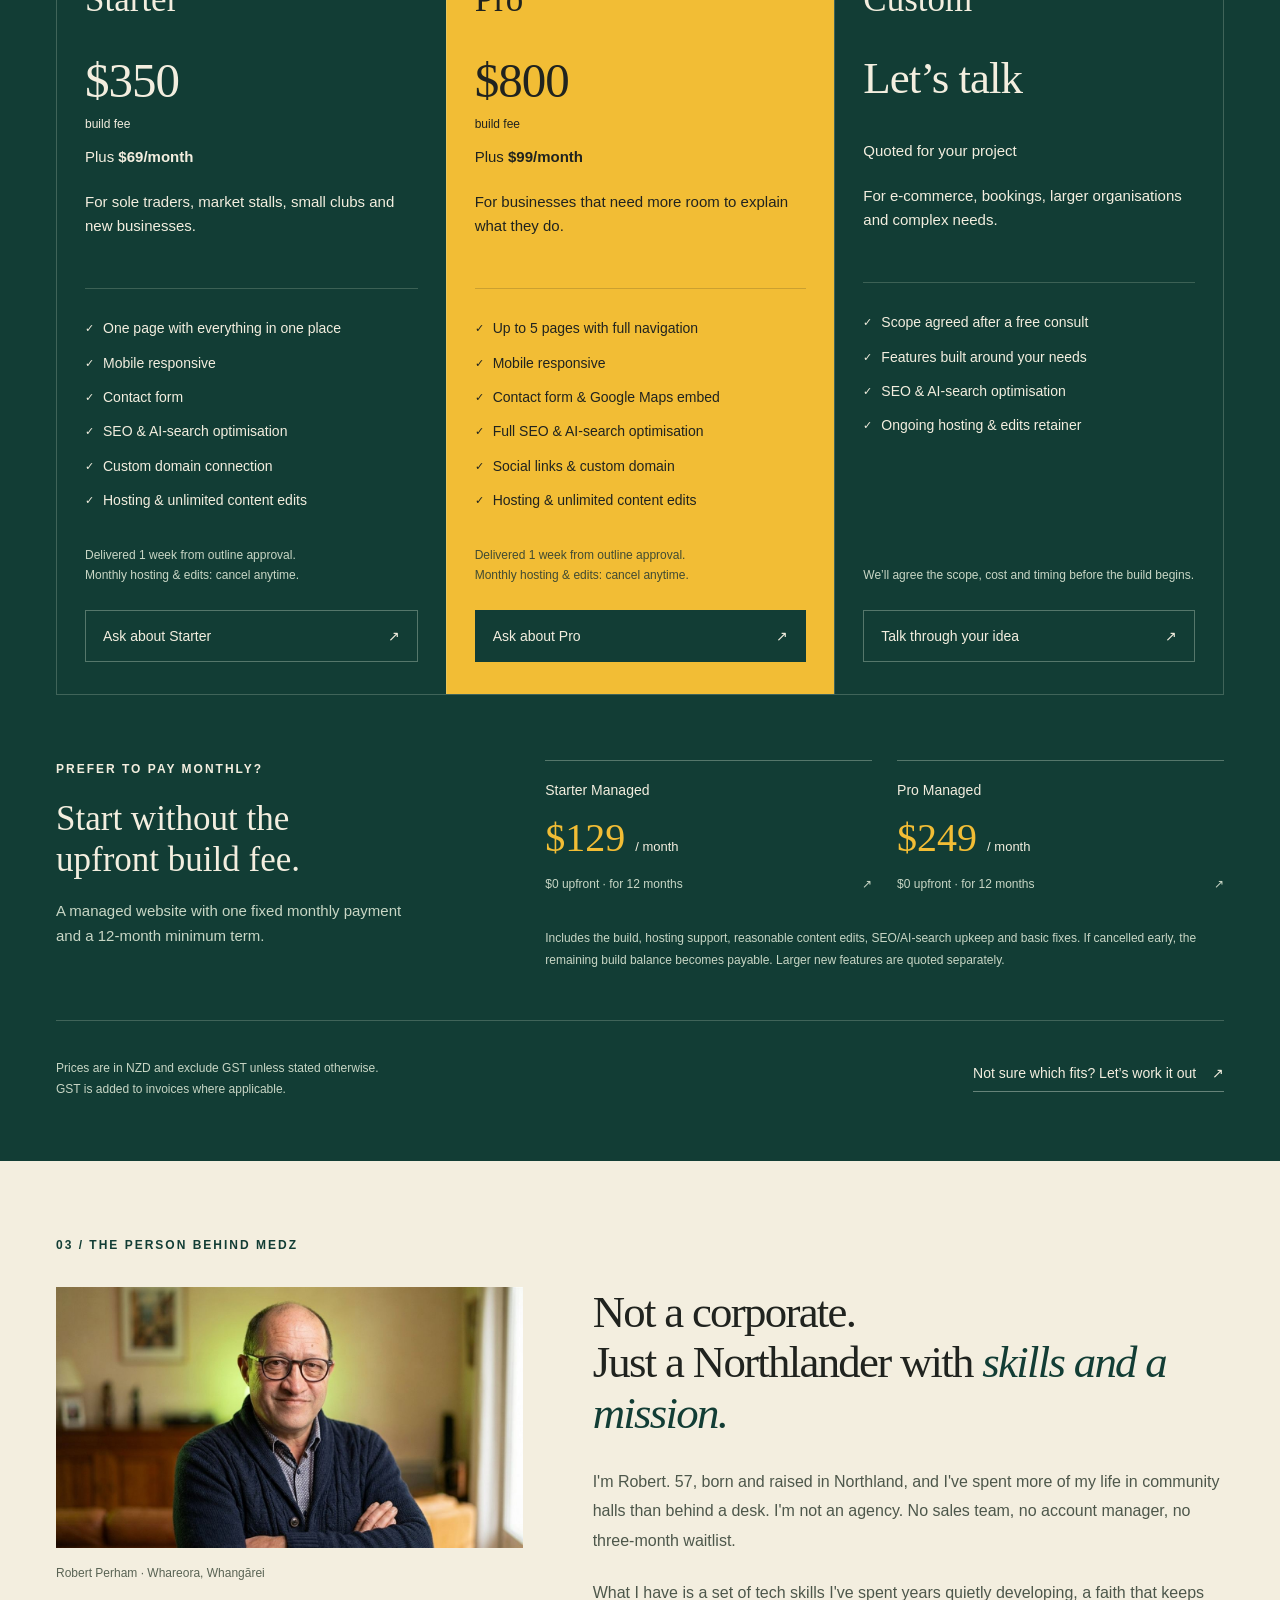
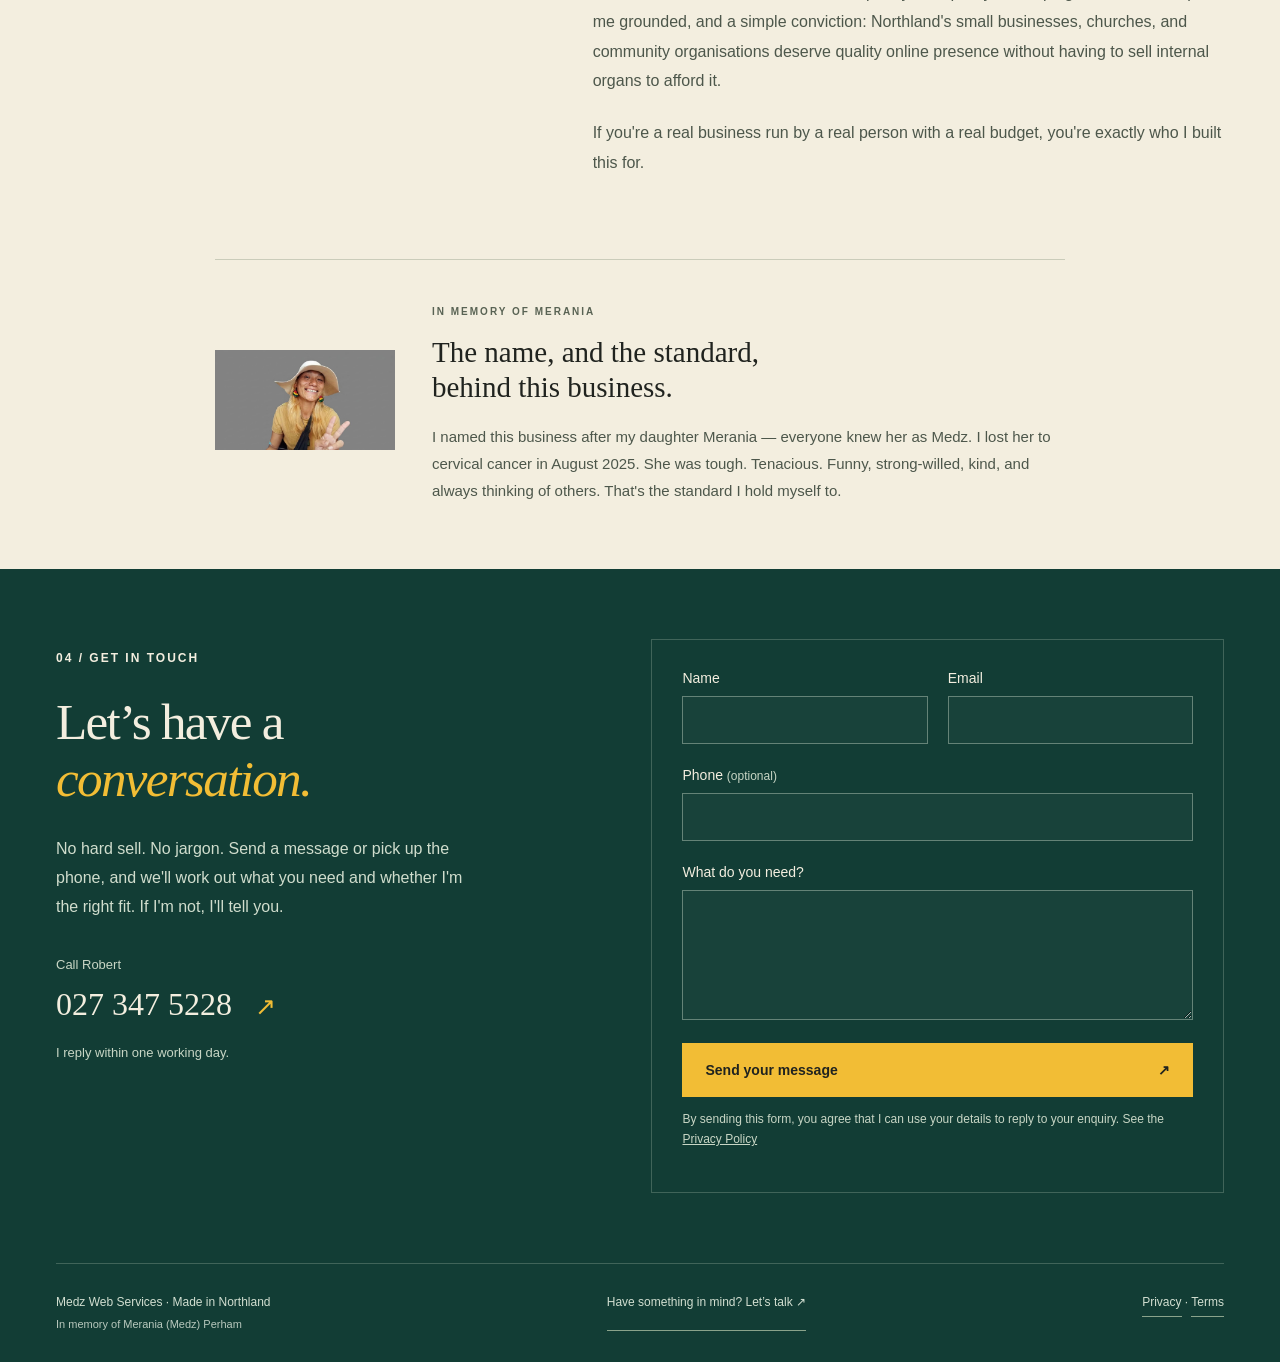
==== commit dff28bd0: "Add digital design service and portfolio" ====
--- a/index.html
+++ b/index.html
@@ -2,8 +2,8 @@
 <html lang="en-NZ">
 <head>
 <meta charset="utf-8"><meta name="viewport" content="width=device-width,initial-scale=1"><meta name="theme-color" content="#123d35">
-<title>Medz Web Services | Websites for Northland Small Businesses</title><meta name="description" content="Websites for Northland’s small businesses, churches and community organisations. Built by Robert Perham.">
-<link rel="icon" href="assets/logo/medz-koru-solo-amber.svg"><link rel="stylesheet" href="style.css"><script defer src="motion.js"></script>
+<title>Medz Web Services | Websites &amp; Digital Design for Northland</title><meta name="description" content="Websites and AI-assisted digital design for Northland’s small businesses, churches and community organisations. Built by Robert Perham.">
+<link rel="icon" href="assets/logo/medz-koru-solo-amber.svg"><link rel="stylesheet" href="style.css"><link rel="stylesheet" href="digital-design.css"><script defer src="motion.js"></script>
 <link rel="canonical" href="https://medzwebservices.co.nz/">
 <meta property="og:title" content="Medz Web Services — Websites for Northland">
 <meta property="og:description" content="I build websites for the organisations I believe in. Flat-rate pricing from $350, one week from outline approval. Northland-based, community-first.">
@@ -24,7 +24,7 @@
       "@type": "ProfessionalService",
       "@id": "https://medzwebservices.co.nz/#business",
       "name": "Medz Web Services",
-      "description": "Website design and build for Northland small businesses, churches and community organisations. Flat-rate pricing with SEO and AI-search optimisation included, one week from outline approval.",
+      "description": "Website design and build, social media graphics and AI-assisted digital design for Northland small businesses, churches and community organisations.",
       "url": "https://medzwebservices.co.nz",
       "telephone": "+64-27-347-5228",
       "image": "https://medzwebservices.co.nz/assets/logo/medz-mark-primary-tile-1024.png",
@@ -36,7 +36,7 @@
         "addressCountry": "NZ"
       },
       "areaServed": "Northland, New Zealand",
-      "priceRange": "$350 - $800+",
+      "priceRange": "$49 - $800+",
       "hasOfferCatalog": {
         "@type": "OfferCatalog",
         "name": "Website packages",
@@ -84,7 +84,7 @@
 </head>
 <body>
 <a class="skip" href="#main">Skip to content</a>
-<header class="nav wrap"><a class="brand" href="#" aria-label="Medz home"><img src="assets/logo/medz-koru-solo-amber.svg" width="34" height="38" alt=""><span>Medz<span class="brand-small">WEB SERVICES</span></span></a><nav aria-label="Main"><a href="#work">Selected work <span aria-hidden="true">↘</span></a><a class="pricing-nav" href="#pricing">Pricing</a><a class="contact" href="#book">Talk to Robert <span aria-hidden="true">↗</span></a></nav></header>
+<header class="nav wrap"><a class="brand" href="#" aria-label="Medz home"><img src="assets/logo/medz-koru-solo-amber.svg" width="34" height="38" alt=""><span>Medz<span class="brand-small">WEB SERVICES</span></span></a><nav aria-label="Main"><a href="#work">Selected work <span aria-hidden="true">↘</span></a><a href="#digital-design">Digital Design</a><a class="pricing-nav" href="#pricing">Pricing</a><a class="contact" href="#book">Talk to Robert <span aria-hidden="true">↗</span></a></nav></header>
 <main id="main">
 <section id="top" class="hero wrap" aria-labelledby="headline">
 <div class="hero-copy"><p class="eyebrow"><span class="line"></span> WHAREORA, NORTHLAND</p><h1 id="headline">Your business.<br>A website with<br><em>a bit of life.</em></h1><p class="intro">I build websites for Northland’s small businesses, churches and community organisations. You deal directly with me, from the first conversation to launch.</p><div class="actions"><a class="button" href="#work">Explore my work <span aria-hidden="true">↘</span></a><a class="text-link" href="#book">Talk to Robert <span aria-hidden="true">↗</span></a></div><p class="signature">Local knowledge. Personal service. Flat-rate pricing.</p></div>
@@ -102,6 +102,32 @@
 <article class="portfolio-item"><a class="portfolio-image" href="https://medzwebservices.co.nz/work/counterspun-media"><img src="assets/img/work-counterspun.jpg" width="1200" height="750" loading="lazy" alt="Counterspun Media website"></a><div class="portfolio-meta"><span>INDEPENDENT MEDIA</span><span>My own platform</span></div><h3>Counterspun Media</h3><p>Weekly commentary on New Zealand politics. Designed, written and built end-to-end.</p><a class="portfolio-link" href="https://medzwebservices.co.nz/work/counterspun-media">See the project <span aria-hidden="true">↗</span></a></article>
 <article class="portfolio-item"><a class="portfolio-image" href="https://medzwebservices.co.nz/work/integrity-nz"><img src="assets/img/work-integrity.jpg" width="1200" height="750" loading="lazy" alt="Integrity NZ civic movement website"></a><div class="portfolio-meta"><span>CIVIC MOVEMENT</span><span>Movement website</span></div><h3>Integrity NZ</h3><p>A clear idea, and a website that gives it room to be heard.</p><a class="portfolio-link" href="https://medzwebservices.co.nz/work/integrity-nz">See the project <span aria-hidden="true">↗</span></a></article>
 </div></div>
+</div></section>
+
+<section class="digital-design" id="digital-design" aria-labelledby="digital-design-title"><div class="wrap">
+<p class="eyebrow"><span class="line"></span> SOCIAL MEDIA GRAPHICS &amp; DIGITAL DESIGN</p>
+<div class="digital-design-heading"><div><h2 id="digital-design-title">Not every business needs a new website. Sometimes it just needs to look better online.</h2></div><div class="digital-design-intro"><p>I create practical social media graphics and digital design for small businesses, churches and community groups. A thoughtful cover, profile image or event graphic can give people a clearer picture of who you are.</p><a class="button" href="#book">Request a design <span aria-hidden="true">↗</span></a></div></div>
+<div class="digital-services" aria-label="Digital design services">
+<article><h3>Facebook covers &amp; profile graphics</h3><p>Custom covers and profile graphics shaped around your business or organisation.</p></article>
+<article><h3>Promotional posters &amp; event banners</h3><p>Clear, shareable designs for promotions, events, fundraisers and community notices.</p></article>
+<article><h3>Church &amp; community graphics</h3><p>Practical artwork for local groups, churches and the people they bring together.</p></article>
+<article><h3>AI-assisted photo compositions</h3><p>Selected photo compositions and visual ideas, reviewed and adjusted to suit your brief.</p></article>
+<article><h3>Social branding</h3><p>A consistent look across profile graphics, covers and promotional posts.</p></article>
+</div>
+<div class="digital-examples-heading"><div><p class="eyebrow">DESIGN EXAMPLES</p><p class="digital-examples-note">Concept examples showing a range of social graphics and photo compositions.</p></div><p class="ai-note">I offer AI-assisted digital design for selected concepts and photo compositions. I review each result against your brief and show you the finished design before delivery.</p></div>
+<div class="digital-gallery">
+<figure><img class="digital-design-image" src="assets/img/digital-design/kaeo-bread-facebook-cover.webp" width="1684" height="951" loading="lazy" decoding="async" alt="Kaeo Bread Company Facebook cover concept with a bakery setting, page mock-up and people pictured"><figcaption>Kaeo Bread Company · Facebook cover concept</figcaption></figure>
+<figure><img class="digital-design-image" src="assets/img/digital-design/vineyard-facebook-profile.webp" width="1684" height="951" loading="lazy" decoding="async" alt="Vineyard Facebook profile concept with a vineyard landscape and profile mock-up"><figcaption>Vineyard · Facebook profile concept</figcaption></figure>
+<figure><img class="digital-design-image" src="assets/img/digital-design/robert-street-profile.webp" width="1684" height="951" loading="lazy" decoding="async" alt="Robert Perham street portrait Facebook profile concept displayed beside a phone mock-up"><figcaption>Robert Perham · Street portrait concept</figcaption></figure>
+<figure><img class="digital-design-image" src="assets/img/digital-design/robert-marina-profile.webp" width="1684" height="951" loading="lazy" decoding="async" alt="Robert Perham marina Facebook profile cover concept beside the waterfront"><figcaption>Robert Perham · Marina profile concept</figcaption></figure>
+<figure><img class="digital-design-image" src="assets/img/digital-design/sunset-lakeside-profile.webp" width="1684" height="951" loading="lazy" decoding="async" alt="Bohemian sunset lakeside Facebook profile concept with a warm sunset and profile mock-up"><figcaption>Bohemian sunset · Lakeside profile concept</figcaption></figure>
+</div>
+<div class="digital-pricing"><div class="digital-pricing-heading"><div><p class="eyebrow">INTRODUCTORY PRICING · NZD</p><h3>Good design, with a clear starting point.</h3></div><p>These are starting scopes. I’ll confirm the brief and what’s included before work begins.</p></div>
+<div class="digital-pricing-grid">
+<article><p class="digital-tier">BASIC</p><p class="digital-price">NZ$49</p><p>One straightforward social graphic in one size, using your supplied wording and images. Includes one revision.</p></article>
+<article><p class="digital-tier">CUSTOM</p><p class="digital-price">NZ$89</p><p>One original branded graphic in one main format, with up to two revisions.</p></article>
+<article><p class="digital-tier">ADVANCED</p><p class="digital-price">NZ$149</p><p>A more involved photo composition or a coordinated design in up to three sizes. Scope agreed before work starts.</p></article>
+</div><p class="digital-price-note">Prices are in NZD and exclude GST unless stated otherwise. Website build packages and monthly website plans are priced separately.</p></div>
 </div></section>
 
 <span id="services" aria-hidden="true"></span><section class="pricing" id="pricing" aria-labelledby="pricing-title"><div class="wrap">
--- a/digital-design.css
+++ b/digital-design.css
@@ -0,0 +1,288 @@
+.digital-design {
+  padding: 70px 0 76px;
+  background: var(--cream);
+  color: var(--ink);
+  border-top: 1px solid #52634e40;
+}
+
+.digital-design > .wrap > .eyebrow {
+  color: var(--green);
+  margin: 0 0 25px;
+}
+
+.digital-design-heading {
+  display: grid;
+  grid-template-columns: 1.2fr 0.8fr;
+  gap: clamp(30px, 6vw, 82px);
+  align-items: end;
+}
+
+.digital-design-heading h2 {
+  max-width: 21ch;
+  font-size: clamp(36px, 4.3vw, 58px);
+  letter-spacing: -1.8px;
+  line-height: 1.1;
+}
+
+.digital-design-intro p {
+  max-width: 43ch;
+  margin: 0 0 23px;
+  color: #4d574b;
+  font-size: 15px;
+  line-height: 1.8;
+}
+
+.digital-design-intro .button {
+  min-height: 52px;
+}
+
+.digital-services {
+  display: grid;
+  grid-template-columns: repeat(3, minmax(0, 1fr));
+  column-gap: 30px;
+  margin-top: 54px;
+  border-top: 1px solid #52634e40;
+}
+
+.digital-services article {
+  padding: 20px 0 18px;
+  border-bottom: 1px solid #52634e40;
+}
+
+.digital-services h3 {
+  margin: 0 0 9px;
+  font-size: 20px;
+  line-height: 1.25;
+}
+
+.digital-services p {
+  max-width: 42ch;
+  margin: 0;
+  color: #596354;
+  font-size: 13px;
+  line-height: 1.7;
+}
+
+.digital-examples-heading {
+  display: flex;
+  justify-content: space-between;
+  align-items: end;
+  gap: 28px;
+  margin: 56px 0 19px;
+}
+
+.digital-examples-heading .eyebrow {
+  margin: 0 0 10px;
+  color: var(--green);
+}
+
+.digital-examples-note,
+.ai-note {
+  margin: 0;
+  color: #596354;
+  font-size: 13px;
+  line-height: 1.7;
+}
+
+.ai-note {
+  max-width: 52ch;
+}
+
+.digital-gallery {
+  display: grid;
+  grid-template-columns: repeat(3, minmax(0, 1fr));
+  gap: 18px;
+}
+
+.digital-gallery figure {
+  min-width: 0;
+  margin: 0;
+  overflow: hidden;
+  background: #fffdf7;
+  border: 1px solid #52634e40;
+  box-shadow: 0 10px 24px #172d3410;
+  transition: transform 0.25s ease, box-shadow 0.25s ease;
+}
+
+.digital-gallery figure:hover {
+  transform: translateY(-4px);
+  box-shadow: 0 16px 30px #172d3420;
+}
+
+.digital-design-image {
+  width: 100%;
+  height: auto;
+  aspect-ratio: 16 / 9;
+  object-fit: cover;
+}
+
+.digital-gallery figcaption {
+  padding: 12px 14px 13px;
+  color: #4d574b;
+  font-size: 12px;
+  line-height: 1.55;
+}
+
+.digital-pricing {
+  margin-top: 57px;
+  padding: clamp(25px, 4vw, 44px);
+  background: var(--green);
+  color: var(--cream);
+}
+
+.digital-pricing-heading {
+  display: flex;
+  justify-content: space-between;
+  align-items: end;
+  gap: 30px;
+  margin-bottom: 30px;
+}
+
+.digital-pricing-heading .eyebrow {
+  margin: 0 0 13px;
+  color: #d5dfd5;
+}
+
+.digital-pricing-heading .line {
+  background: var(--yellow);
+}
+
+.digital-pricing-heading h3 {
+  max-width: 18ch;
+  margin: 0;
+  font-size: clamp(27px, 3vw, 38px);
+  line-height: 1.15;
+}
+
+.digital-pricing-heading > p {
+  max-width: 38ch;
+  margin: 0;
+  color: #c8d6c5;
+  font-size: 13px;
+  line-height: 1.7;
+}
+
+.digital-pricing-grid {
+  display: grid;
+  grid-template-columns: repeat(3, minmax(0, 1fr));
+  gap: 25px;
+}
+
+.digital-pricing-grid article {
+  display: flex;
+  flex-direction: column;
+  padding: 19px 0 0;
+  border-top: 1px solid #c5d6c460;
+}
+
+.digital-tier {
+  margin: 0;
+  color: #c8d6c5;
+  font-size: 10px;
+  font-weight: bold;
+  letter-spacing: 1.7px;
+}
+
+.digital-price {
+  margin: 8px 0 7px;
+  color: var(--yellow);
+  font: 42px Georgia, serif;
+}
+
+.digital-pricing-grid article > p:last-child {
+  margin: 0;
+  color: #d5dfd5;
+  font-size: 13px;
+  line-height: 1.7;
+}
+
+.digital-price-note {
+  margin: 28px 0 0;
+  color: #c8d6c5;
+  font-size: 11px;
+  line-height: 1.7;
+}
+
+@media (max-width: 900px) {
+  .digital-design-heading {
+    grid-template-columns: 1fr;
+    gap: 23px;
+  }
+
+  .digital-design-intro p {
+    max-width: 58ch;
+  }
+}
+
+@media (max-width: 700px) {
+  .nav nav {
+    max-width: 62%;
+    flex-wrap: wrap;
+    justify-content: flex-end;
+    gap: 12px 16px;
+  }
+
+  .digital-design {
+    padding: 45px 0 48px;
+  }
+
+  .digital-services,
+  .digital-gallery {
+    grid-template-columns: repeat(2, minmax(0, 1fr));
+  }
+
+  .digital-services {
+    gap: 0 20px;
+    margin-top: 38px;
+  }
+
+  .digital-examples-heading,
+  .digital-pricing-heading {
+    display: block;
+  }
+
+  .ai-note,
+  .digital-pricing-heading > p {
+    margin-top: 14px;
+  }
+
+  .digital-pricing-grid {
+    grid-template-columns: 1fr;
+    gap: 20px;
+  }
+}
+
+@media (max-width: 520px) {
+  .nav nav {
+    max-width: 58%;
+    gap: 10px 13px;
+  }
+
+  .nav nav > a {
+    font-size: 12px;
+  }
+
+  .digital-design-heading h2 {
+    font-size: clamp(34px, 9vw, 42px);
+    letter-spacing: -1.1px;
+  }
+
+  .digital-services,
+  .digital-gallery {
+    grid-template-columns: 1fr;
+  }
+
+  .digital-examples-heading {
+    margin-top: 42px;
+  }
+}
+
+@media (prefers-reduced-motion: reduce) {
+  .digital-gallery figure {
+    transition: none;
+  }
+
+  .digital-gallery figure:hover {
+    transform: none;
+  }
+}
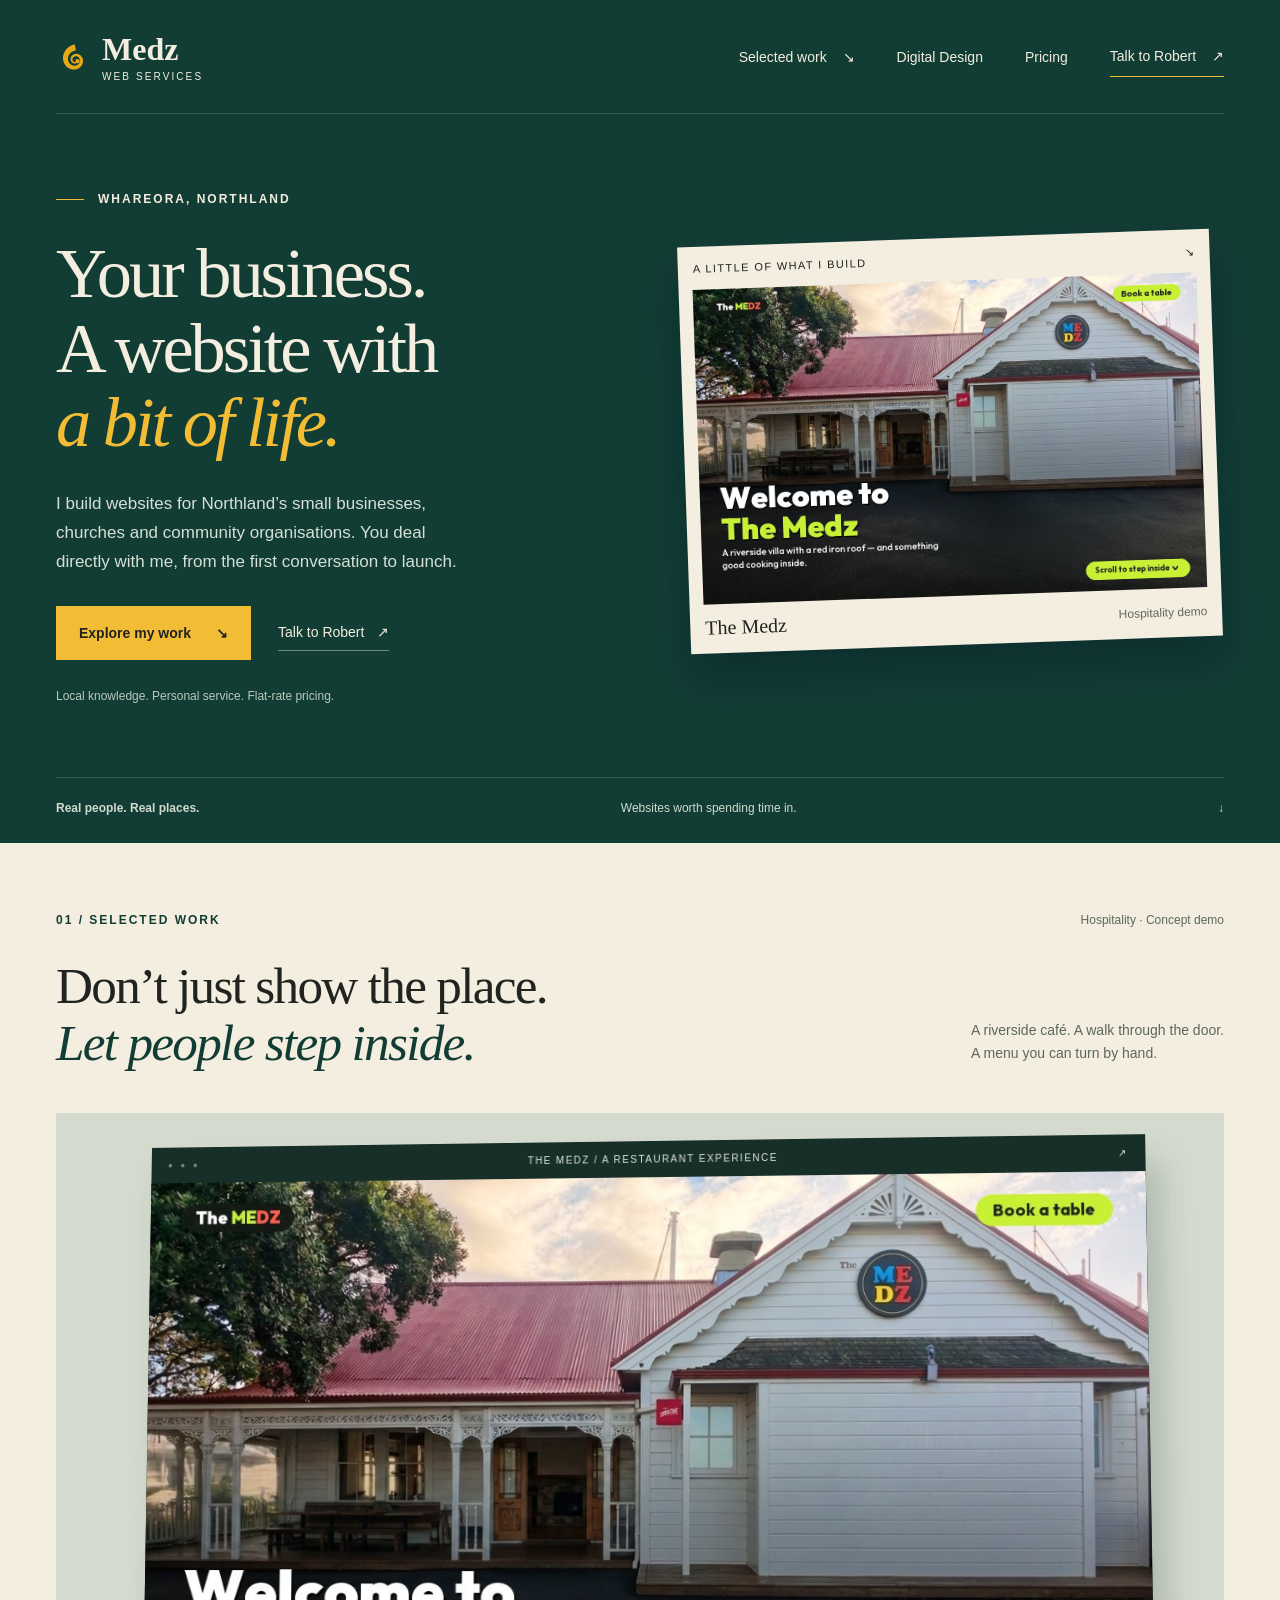
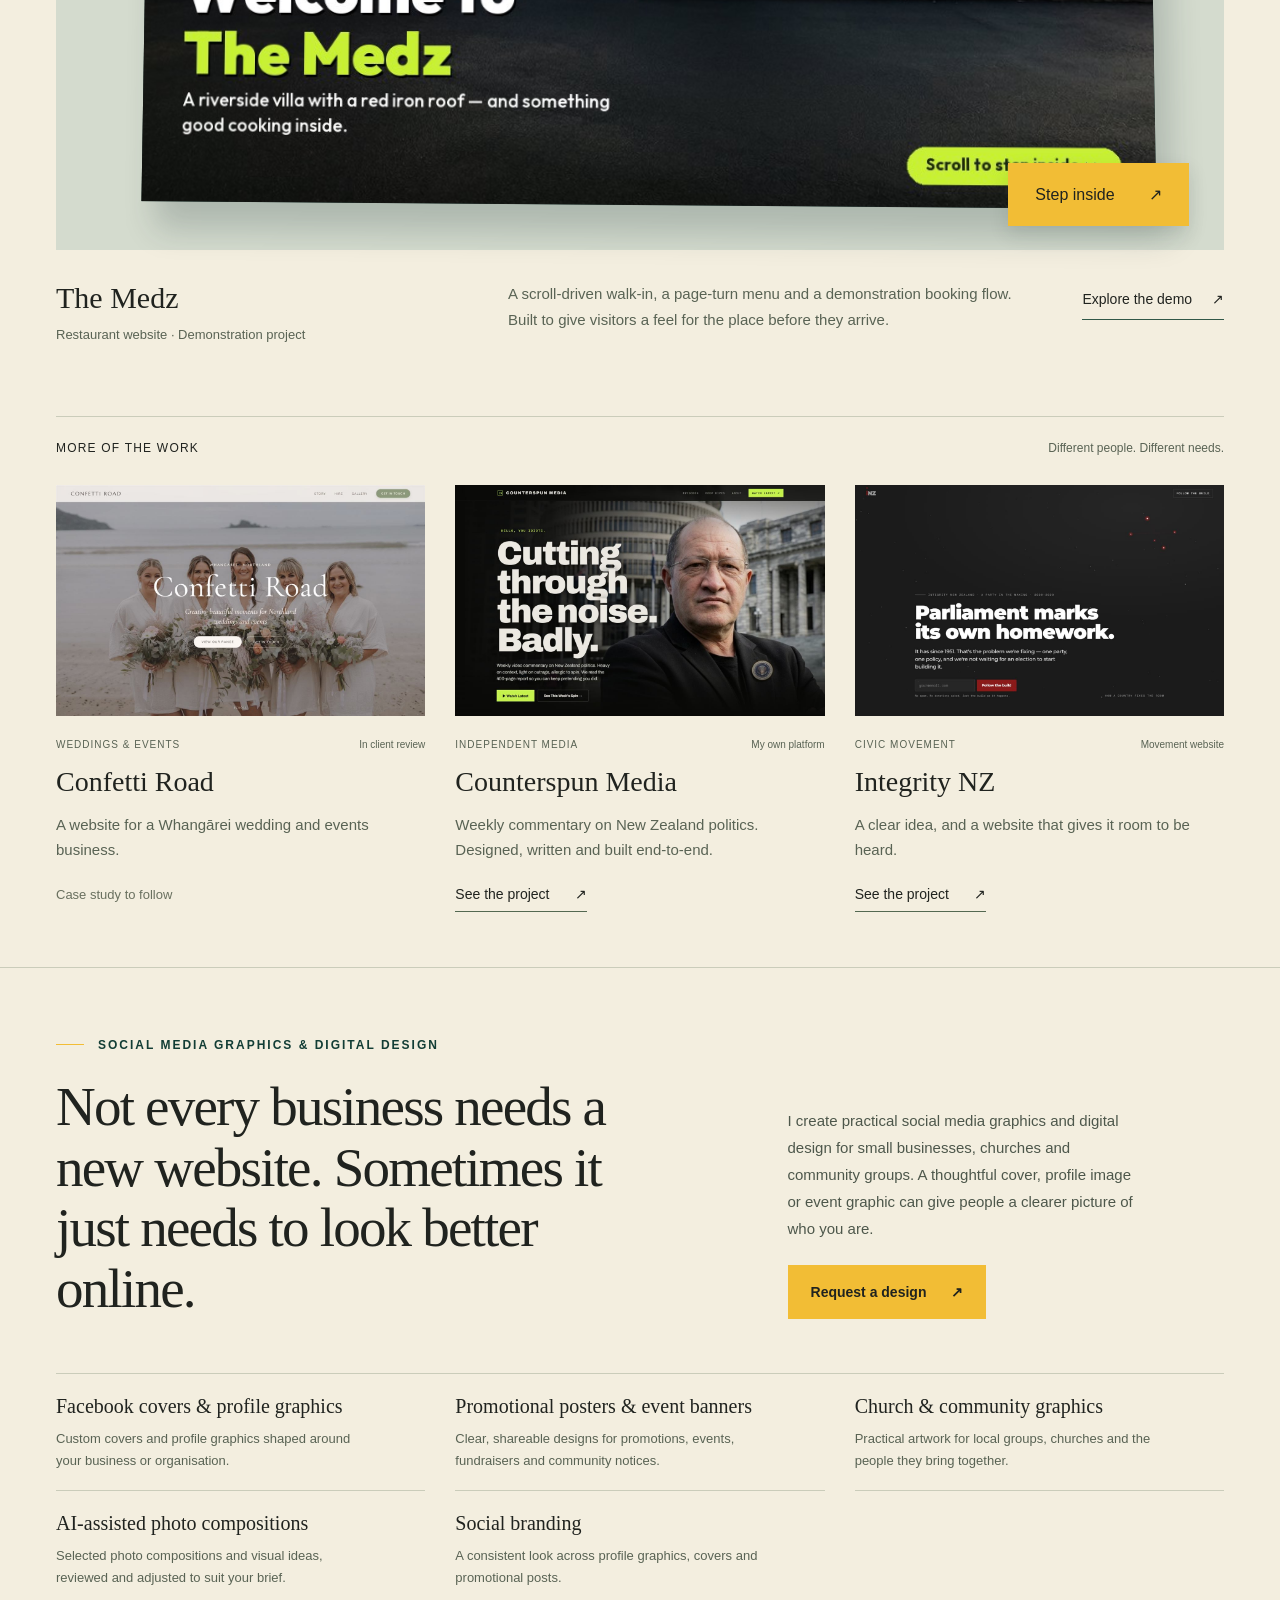
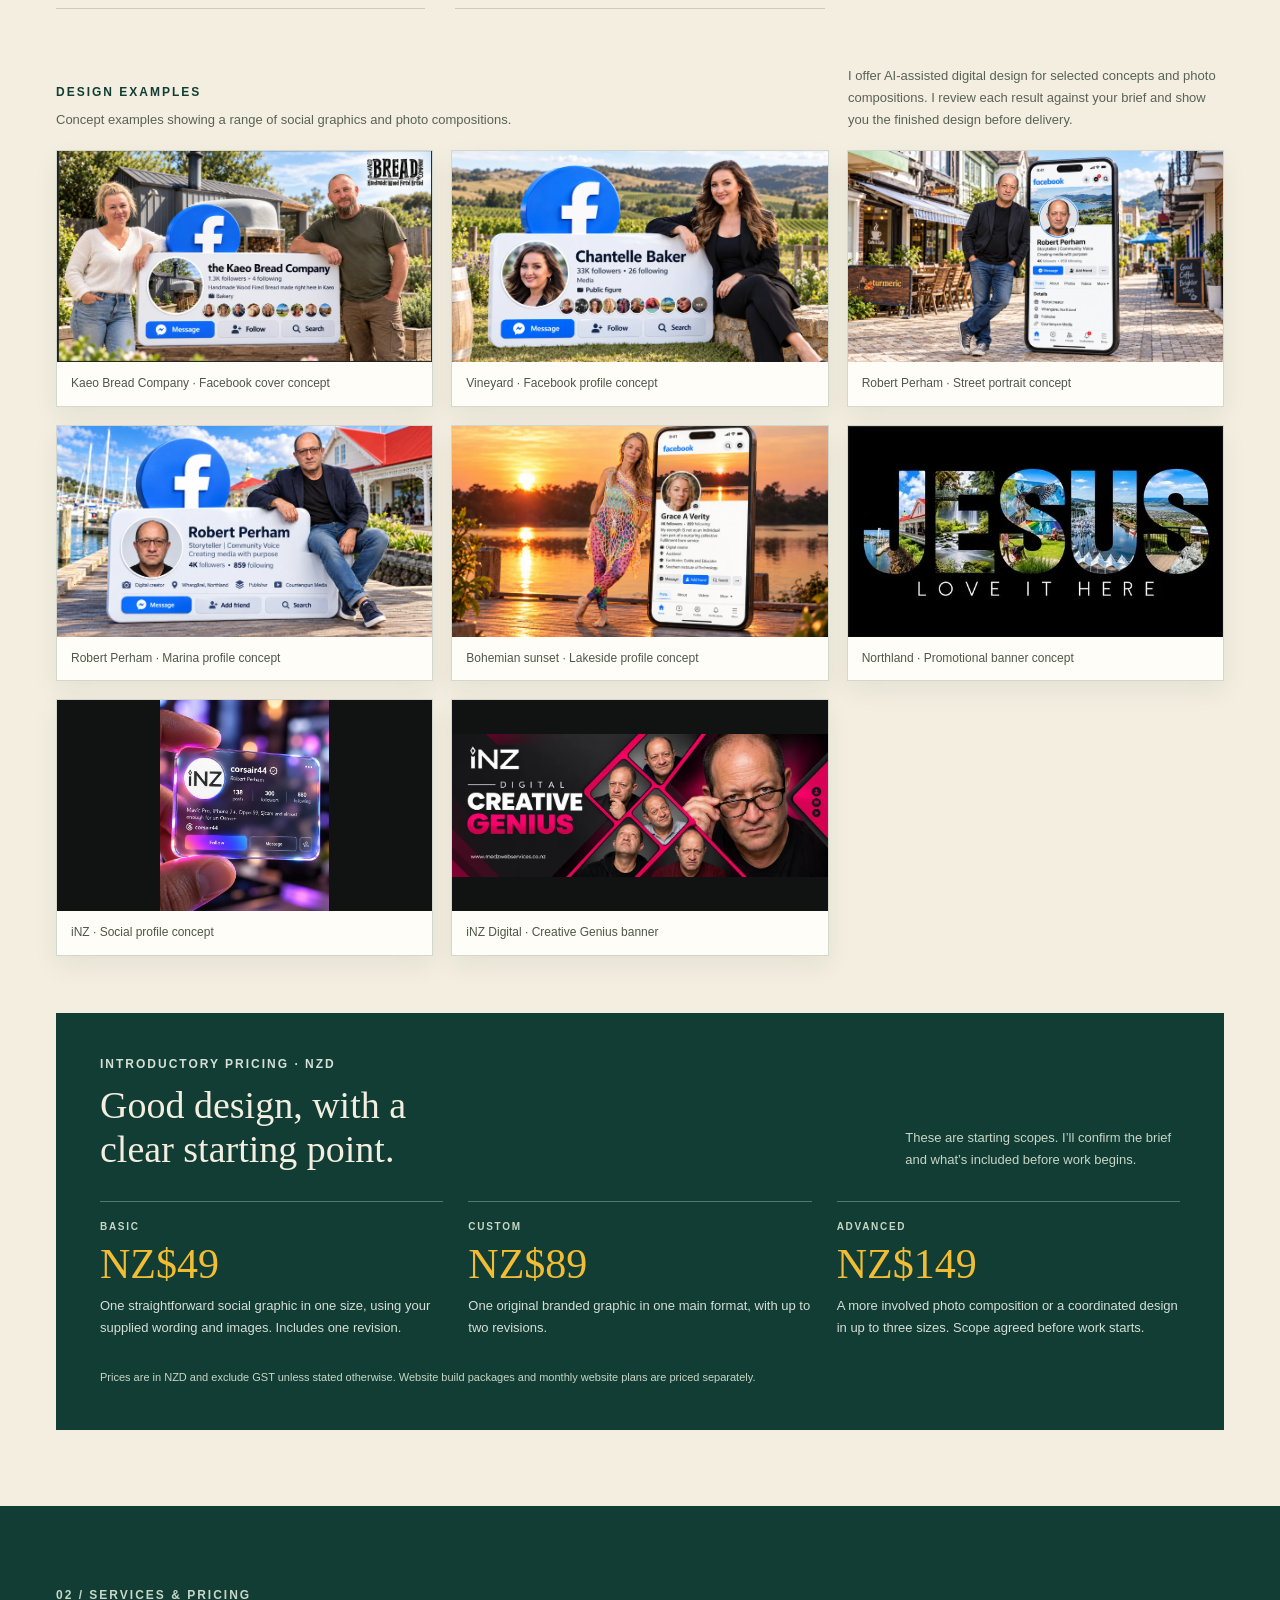
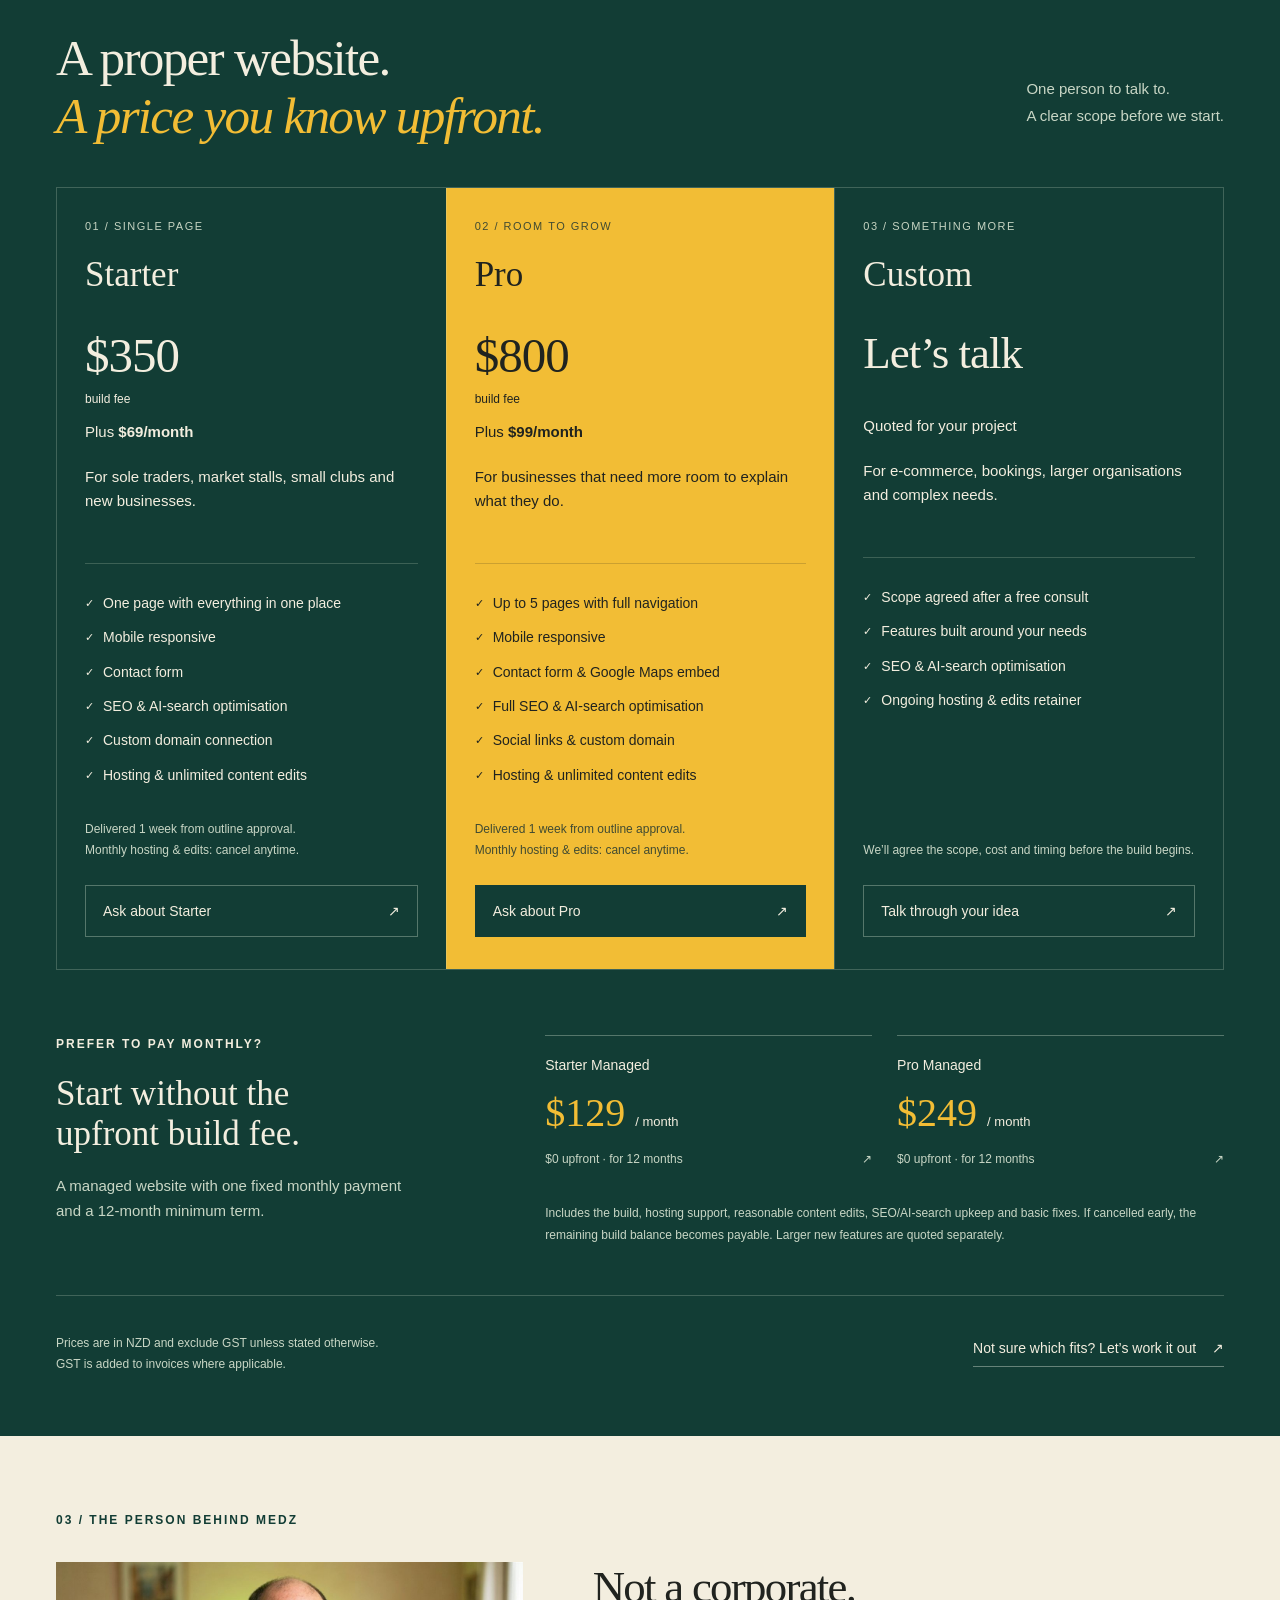
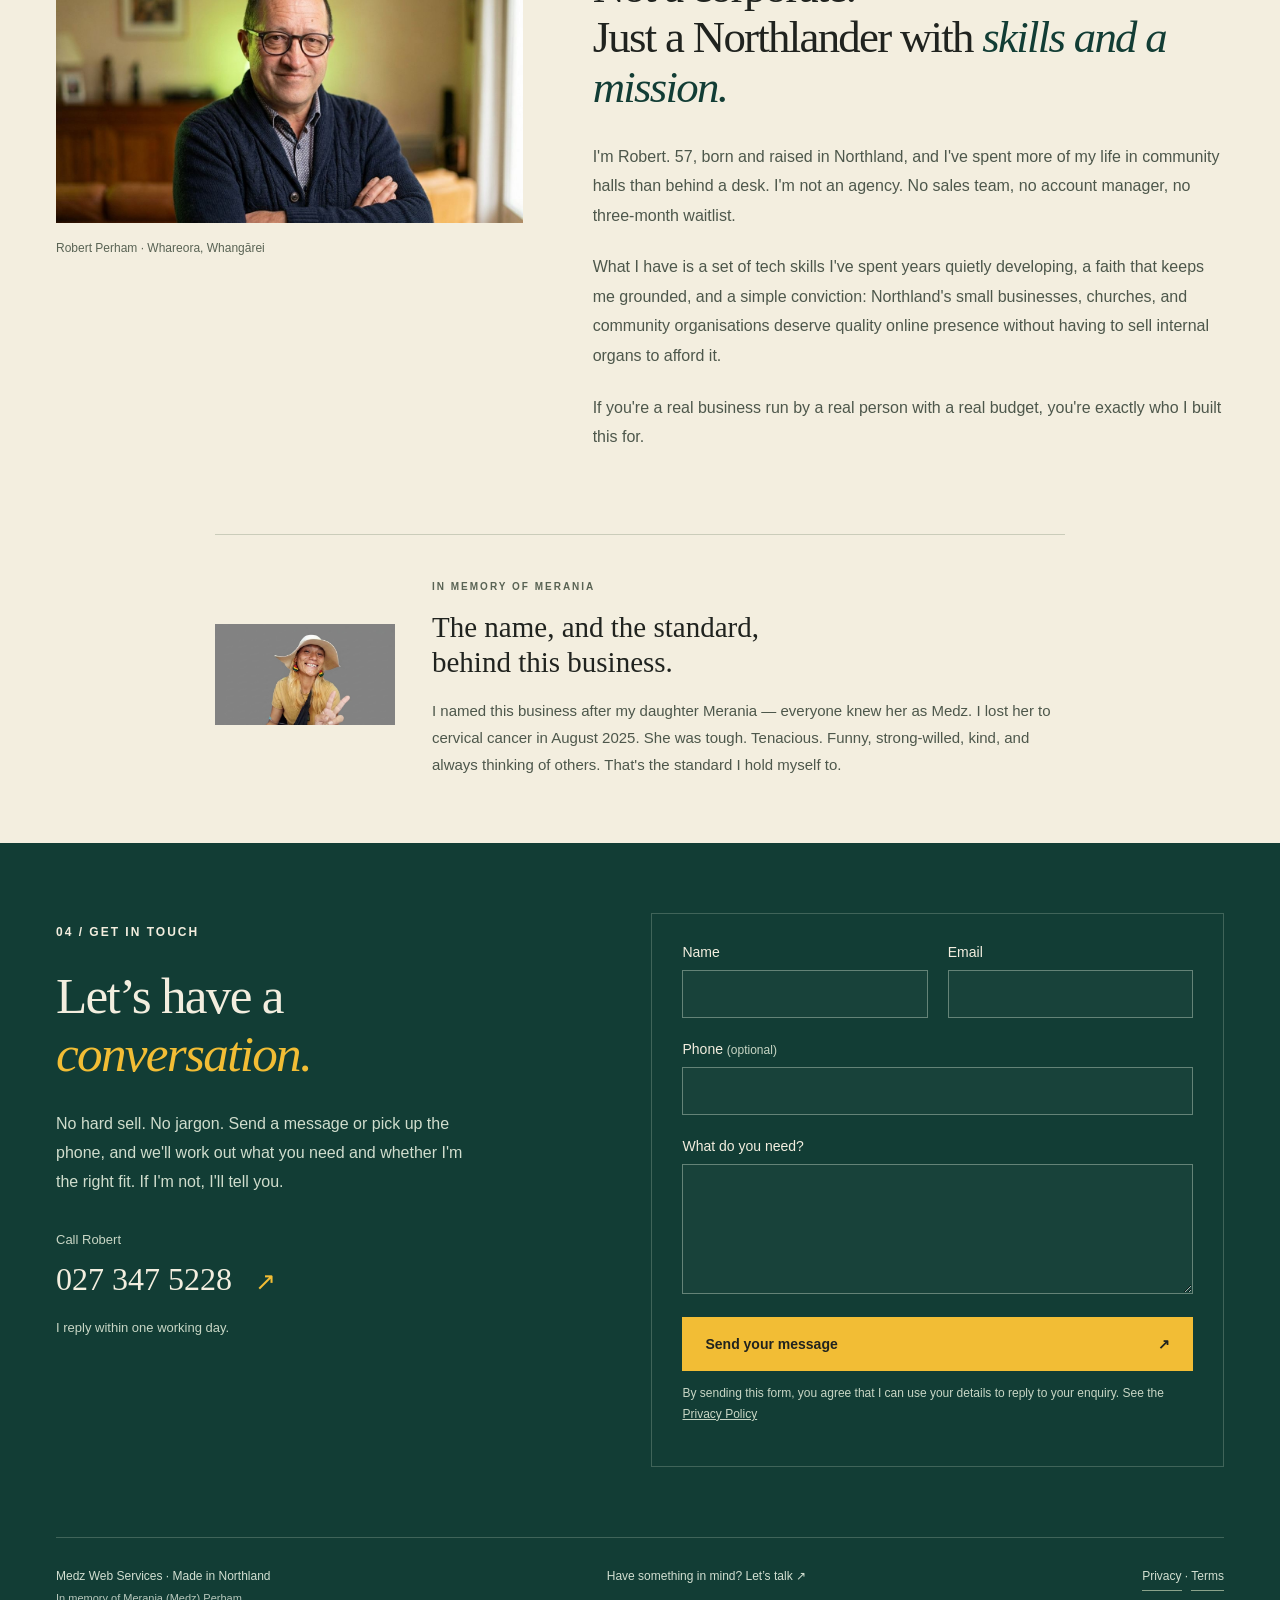
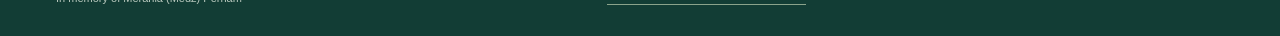
==== commit 743625bb: "Add three digital design portfolio examples" ====
--- a/index.html
+++ b/index.html
@@ -121,6 +121,9 @@
 <figure><img class="digital-design-image" src="assets/img/digital-design/robert-street-profile.webp" width="1684" height="951" loading="lazy" decoding="async" alt="Robert Perham street portrait Facebook profile concept displayed beside a phone mock-up"><figcaption>Robert Perham · Street portrait concept</figcaption></figure>
 <figure><img class="digital-design-image" src="assets/img/digital-design/robert-marina-profile.webp" width="1684" height="951" loading="lazy" decoding="async" alt="Robert Perham marina Facebook profile cover concept beside the waterfront"><figcaption>Robert Perham · Marina profile concept</figcaption></figure>
 <figure><img class="digital-design-image" src="assets/img/digital-design/sunset-lakeside-profile.webp" width="1684" height="951" loading="lazy" decoding="async" alt="Bohemian sunset lakeside Facebook profile concept with a warm sunset and profile mock-up"><figcaption>Bohemian sunset · Lakeside profile concept</figcaption></figure>
+<figure><img class="digital-design-image digital-design-image--full-art" src="assets/img/digital-design/jesus-love-it-here-banner.webp" width="590" height="334" loading="lazy" decoding="async" alt="JESUS Love It Here promotional banner featuring Northland coastal, town and outdoor photographs inside large lettering"><figcaption>Northland · Promotional banner concept</figcaption></figure>
+<figure><img class="digital-design-image digital-design-image--full-art" src="assets/img/digital-design/inz-social-profile-concept.webp" width="1122" height="1402" loading="lazy" decoding="async" alt="iNZ branded social profile concept for corsair44 displayed as a glowing glass card held between fingers"><figcaption>iNZ · Social profile concept</figcaption></figure>
+<figure><img class="digital-design-image digital-design-image--full-art" src="assets/img/digital-design/inz-digital-creative-genius.webp" width="960" height="365" loading="lazy" decoding="async" alt="iNZ Digital Creative Genius promotional banner with Robert Perham portraits arranged in magenta geometric frames"><figcaption>iNZ Digital · Creative Genius banner</figcaption></figure>
 </div>
 <div class="digital-pricing"><div class="digital-pricing-heading"><div><p class="eyebrow">INTRODUCTORY PRICING · NZD</p><h3>Good design, with a clear starting point.</h3></div><p>These are starting scopes. I’ll confirm the brief and what’s included before work begins.</p></div>
 <div class="digital-pricing-grid">
--- a/digital-design.css
+++ b/digital-design.css
@@ -116,6 +116,11 @@
   object-fit: cover;
 }
 
+.digital-design-image--full-art {
+  object-fit: contain;
+  background: #111312;
+}
+
 .digital-gallery figcaption {
   padding: 12px 14px 13px;
   color: #4d574b;
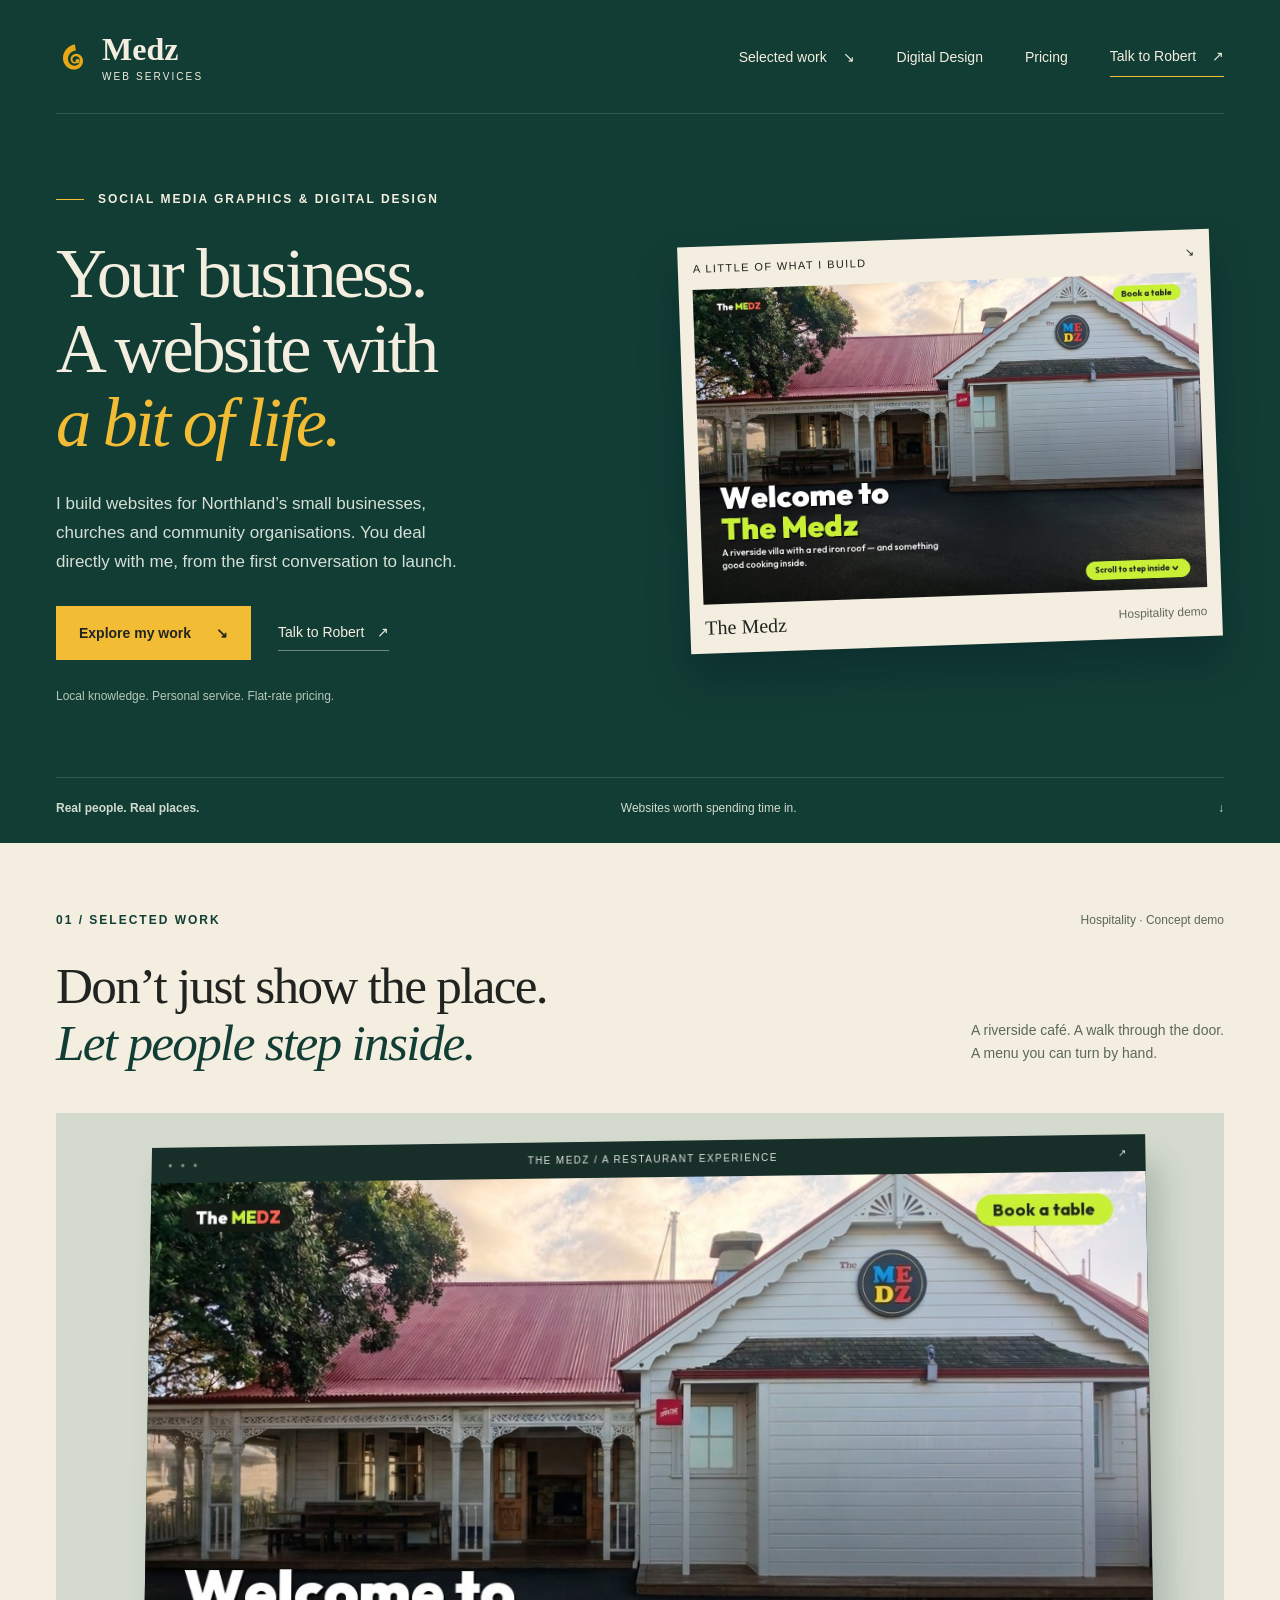
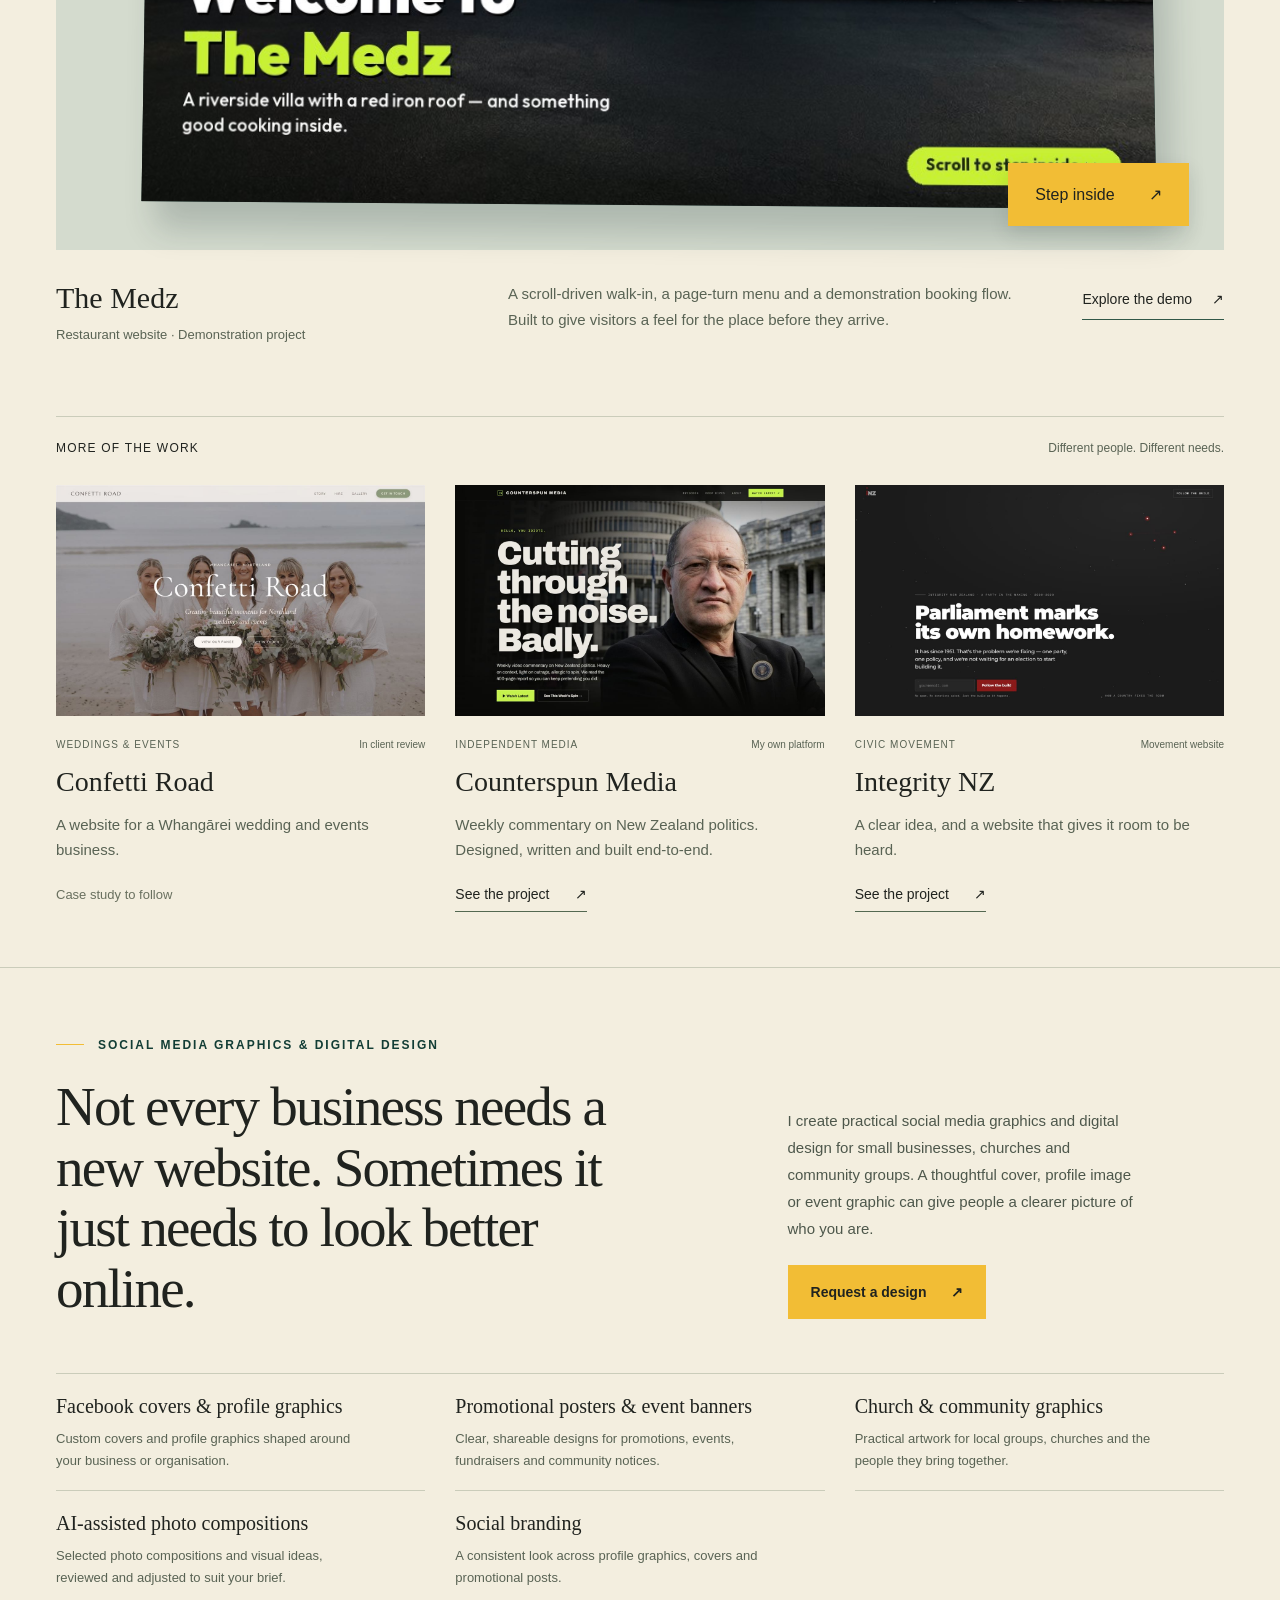
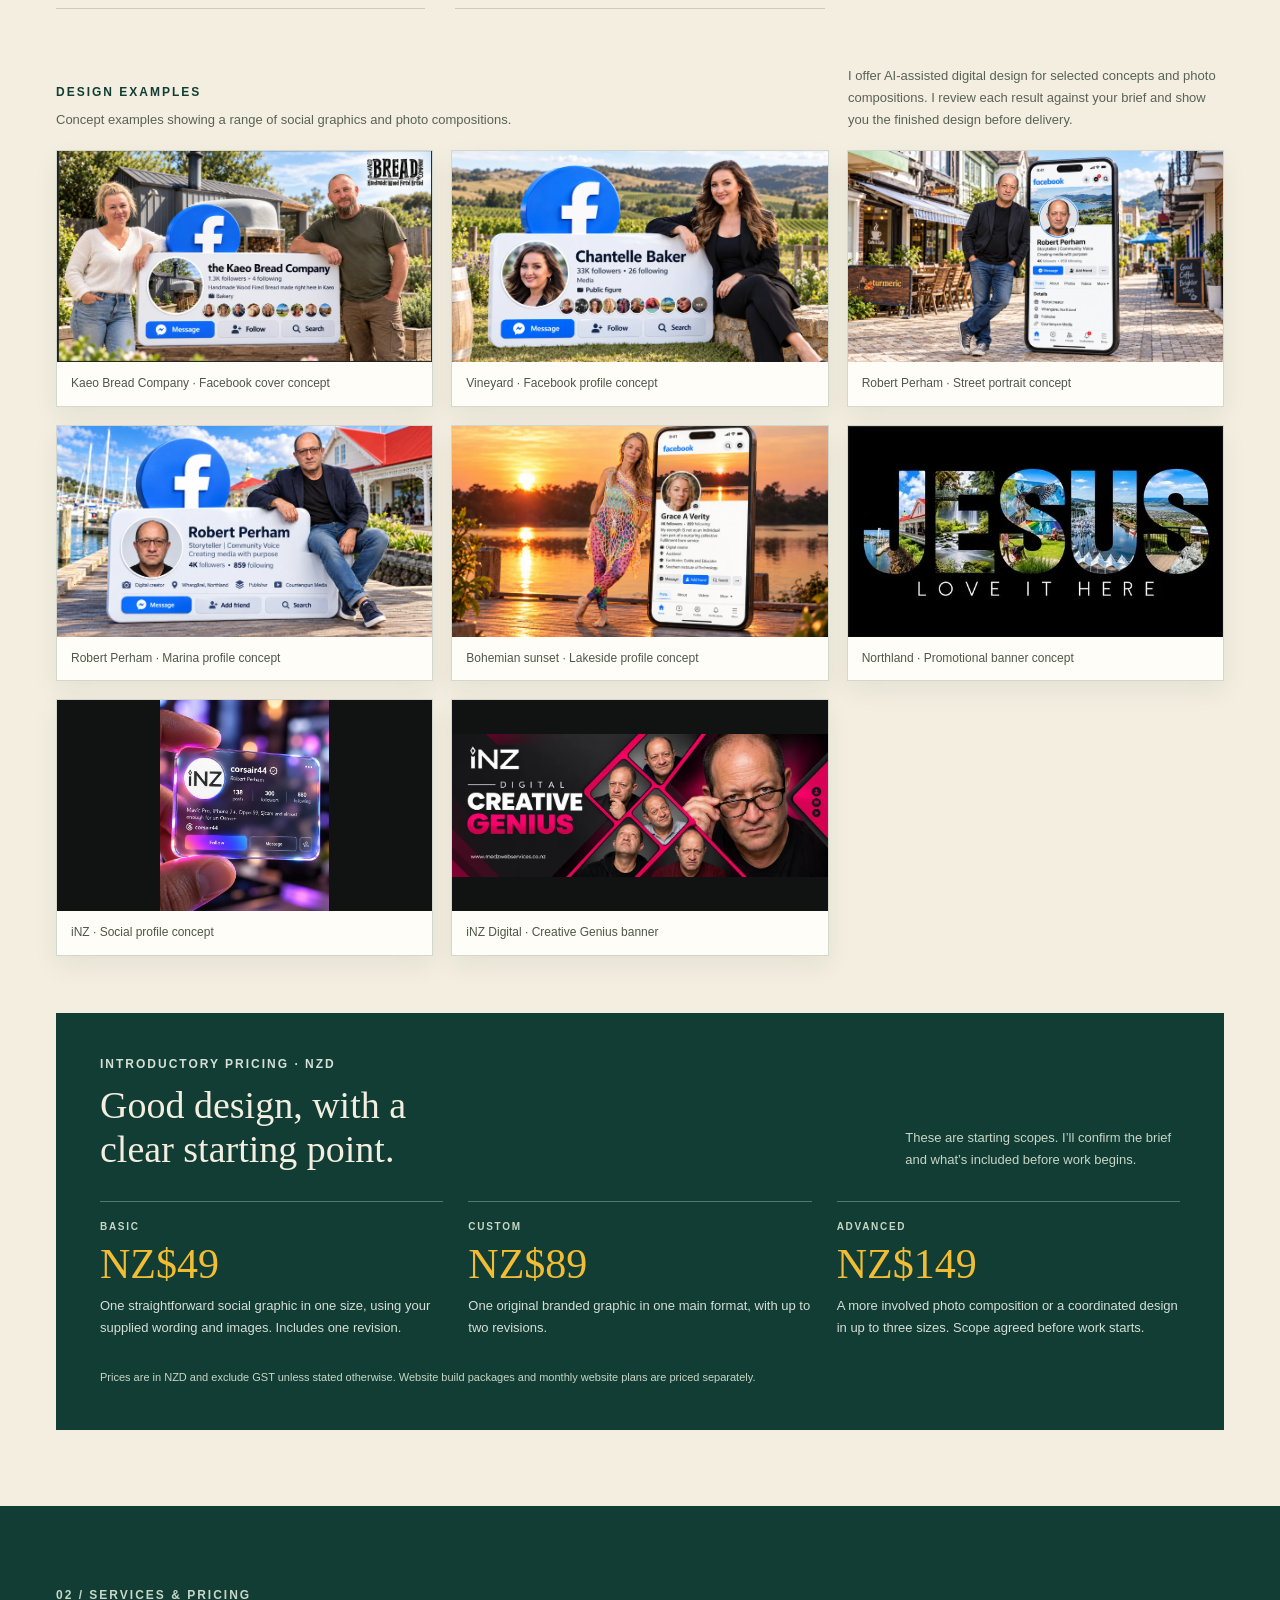
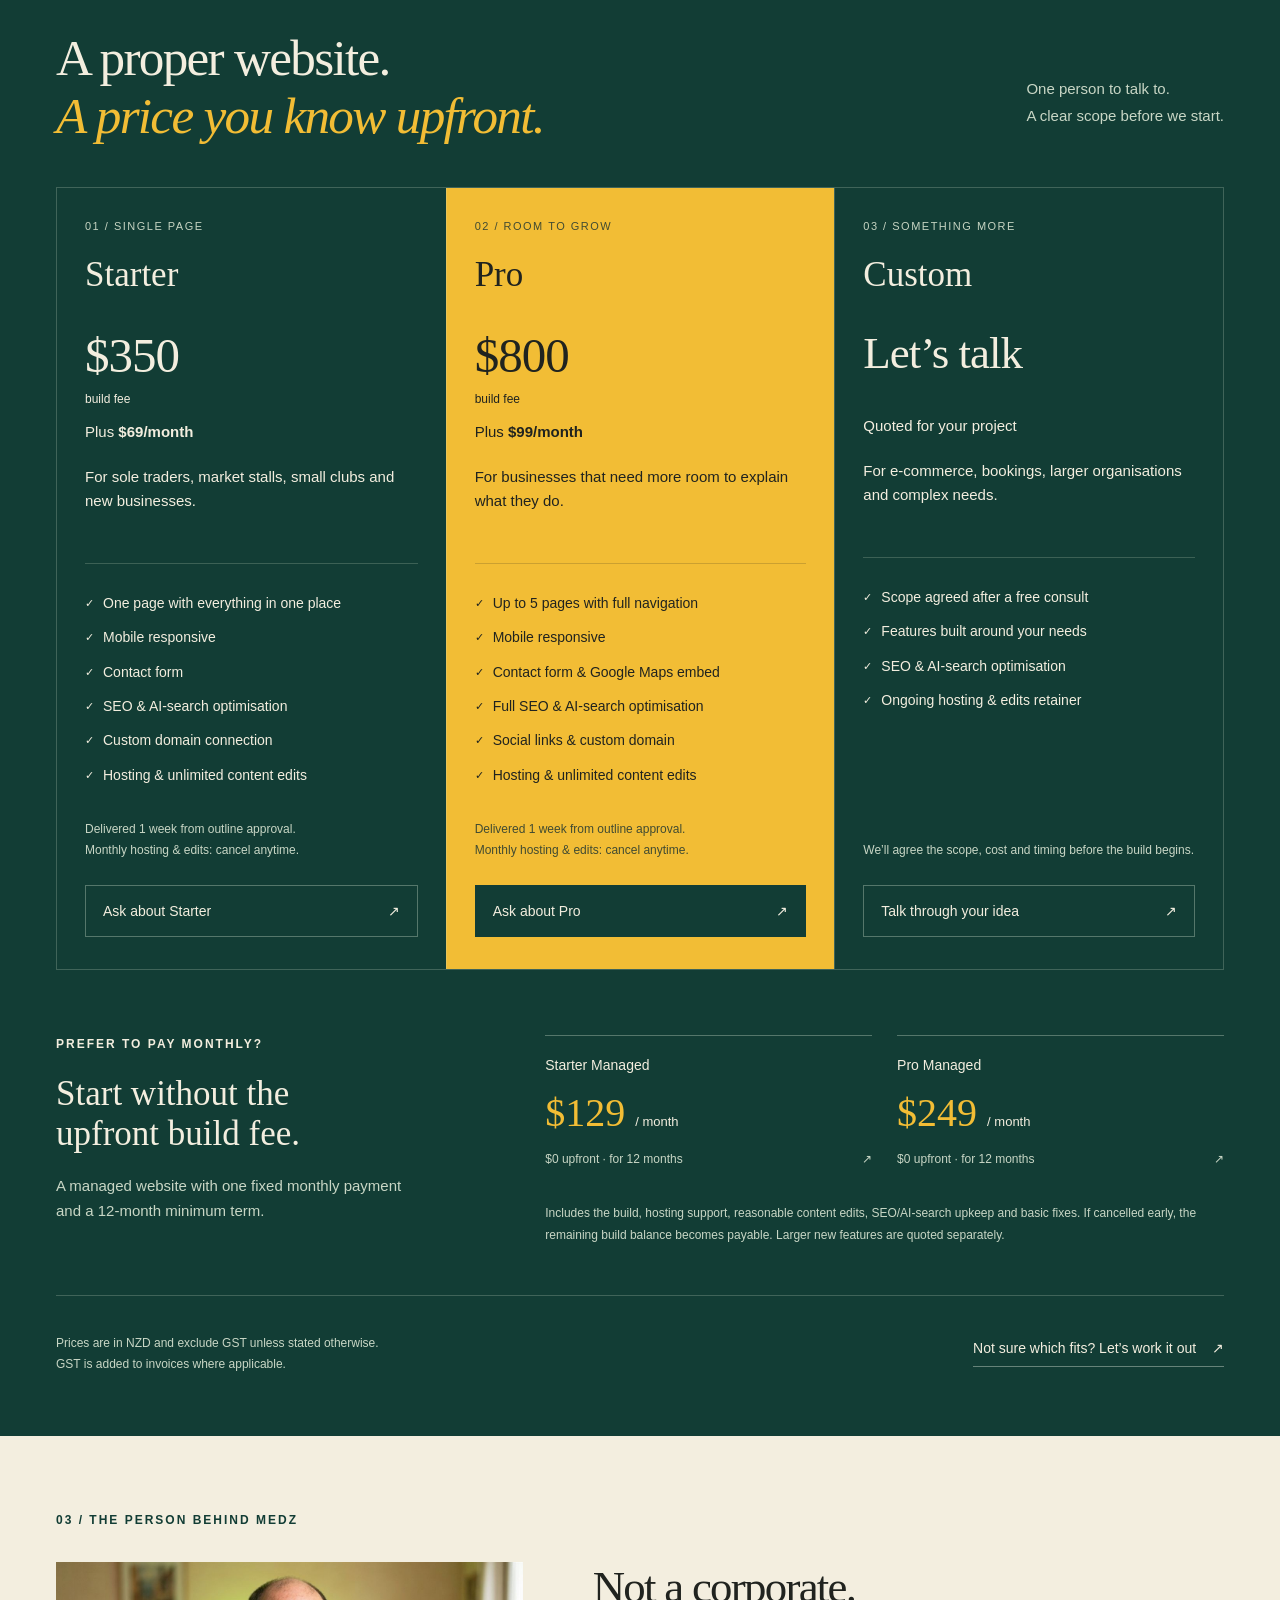
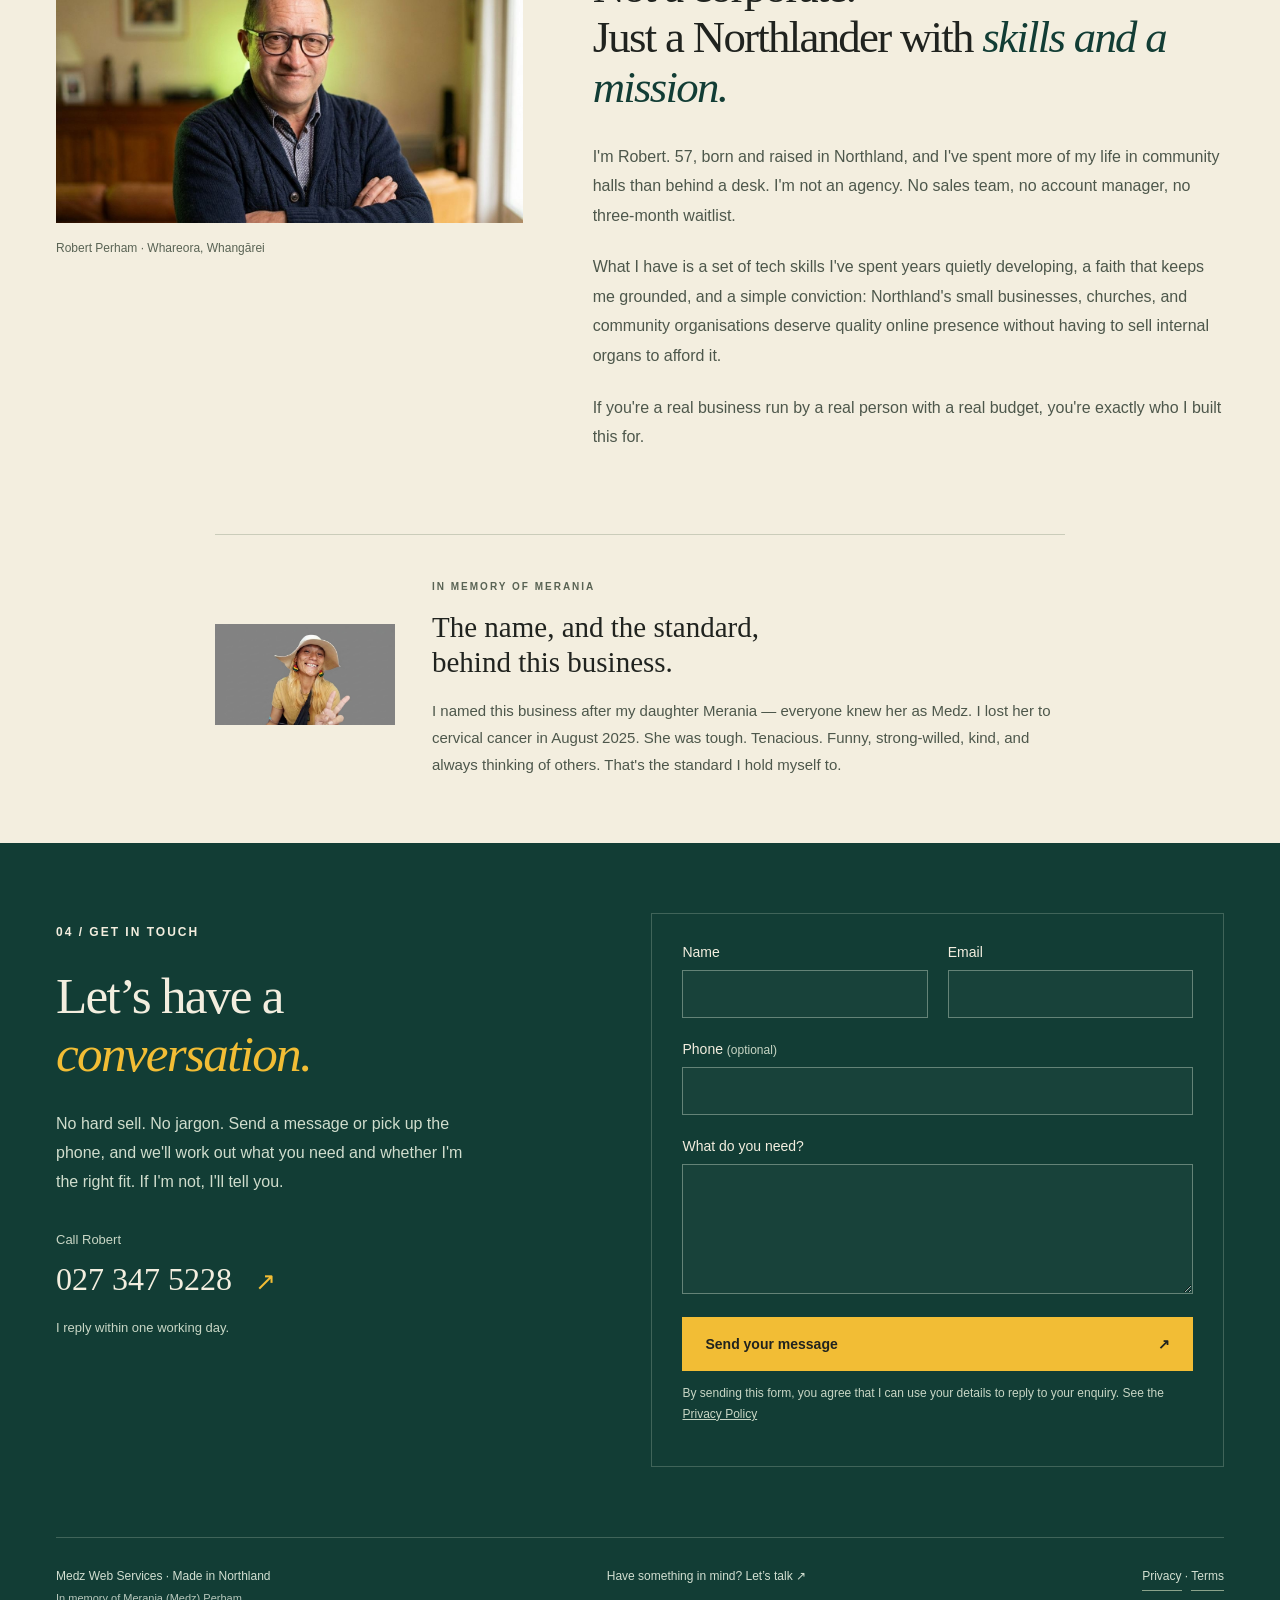
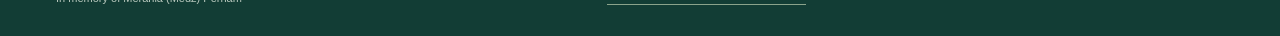
==== commit 81df5196: "Feature digital design in homepage hero" ====
--- a/index.html
+++ b/index.html
@@ -87,7 +87,7 @@
 <header class="nav wrap"><a class="brand" href="#" aria-label="Medz home"><img src="assets/logo/medz-koru-solo-amber.svg" width="34" height="38" alt=""><span>Medz<span class="brand-small">WEB SERVICES</span></span></a><nav aria-label="Main"><a href="#work">Selected work <span aria-hidden="true">↘</span></a><a href="#digital-design">Digital Design</a><a class="pricing-nav" href="#pricing">Pricing</a><a class="contact" href="#book">Talk to Robert <span aria-hidden="true">↗</span></a></nav></header>
 <main id="main">
 <section id="top" class="hero wrap" aria-labelledby="headline">
-<div class="hero-copy"><p class="eyebrow"><span class="line"></span> WHAREORA, NORTHLAND</p><h1 id="headline">Your business.<br>A website with<br><em>a bit of life.</em></h1><p class="intro">I build websites for Northland’s small businesses, churches and community organisations. You deal directly with me, from the first conversation to launch.</p><div class="actions"><a class="button" href="#work">Explore my work <span aria-hidden="true">↘</span></a><a class="text-link" href="#book">Talk to Robert <span aria-hidden="true">↗</span></a></div><p class="signature">Local knowledge. Personal service. Flat-rate pricing.</p></div>
+<div class="hero-copy"><p class="eyebrow"><span class="line"></span> SOCIAL MEDIA GRAPHICS &amp; DIGITAL DESIGN</p><h1 id="headline">Your business.<br>A website with<br><em>a bit of life.</em></h1><p class="intro">I build websites for Northland’s small businesses, churches and community organisations. You deal directly with me, from the first conversation to launch.</p><div class="actions"><a class="button" href="#work">Explore my work <span aria-hidden="true">↘</span></a><a class="text-link" href="#book">Talk to Robert <span aria-hidden="true">↗</span></a></div><p class="signature">Local knowledge. Personal service. Flat-rate pricing.</p></div>
 <div class="hero-art"><a class="project-peek" href="#work"><span class="peek-label">A LITTLE OF WHAT I BUILD <span aria-hidden="true">↘</span></span><img src="assets/img/work-medz-demo.jpg" width="1200" height="750" alt="The Medz restaurant website preview" fetchpriority="high"><span class="peek-foot">The Medz <span>Hospitality demo</span></span></a></div>
 </section>
 <div class="bridge wrap"><span>Real people. Real places.</span><span>Websites worth spending time in.</span><span aria-hidden="true">↓</span></div>
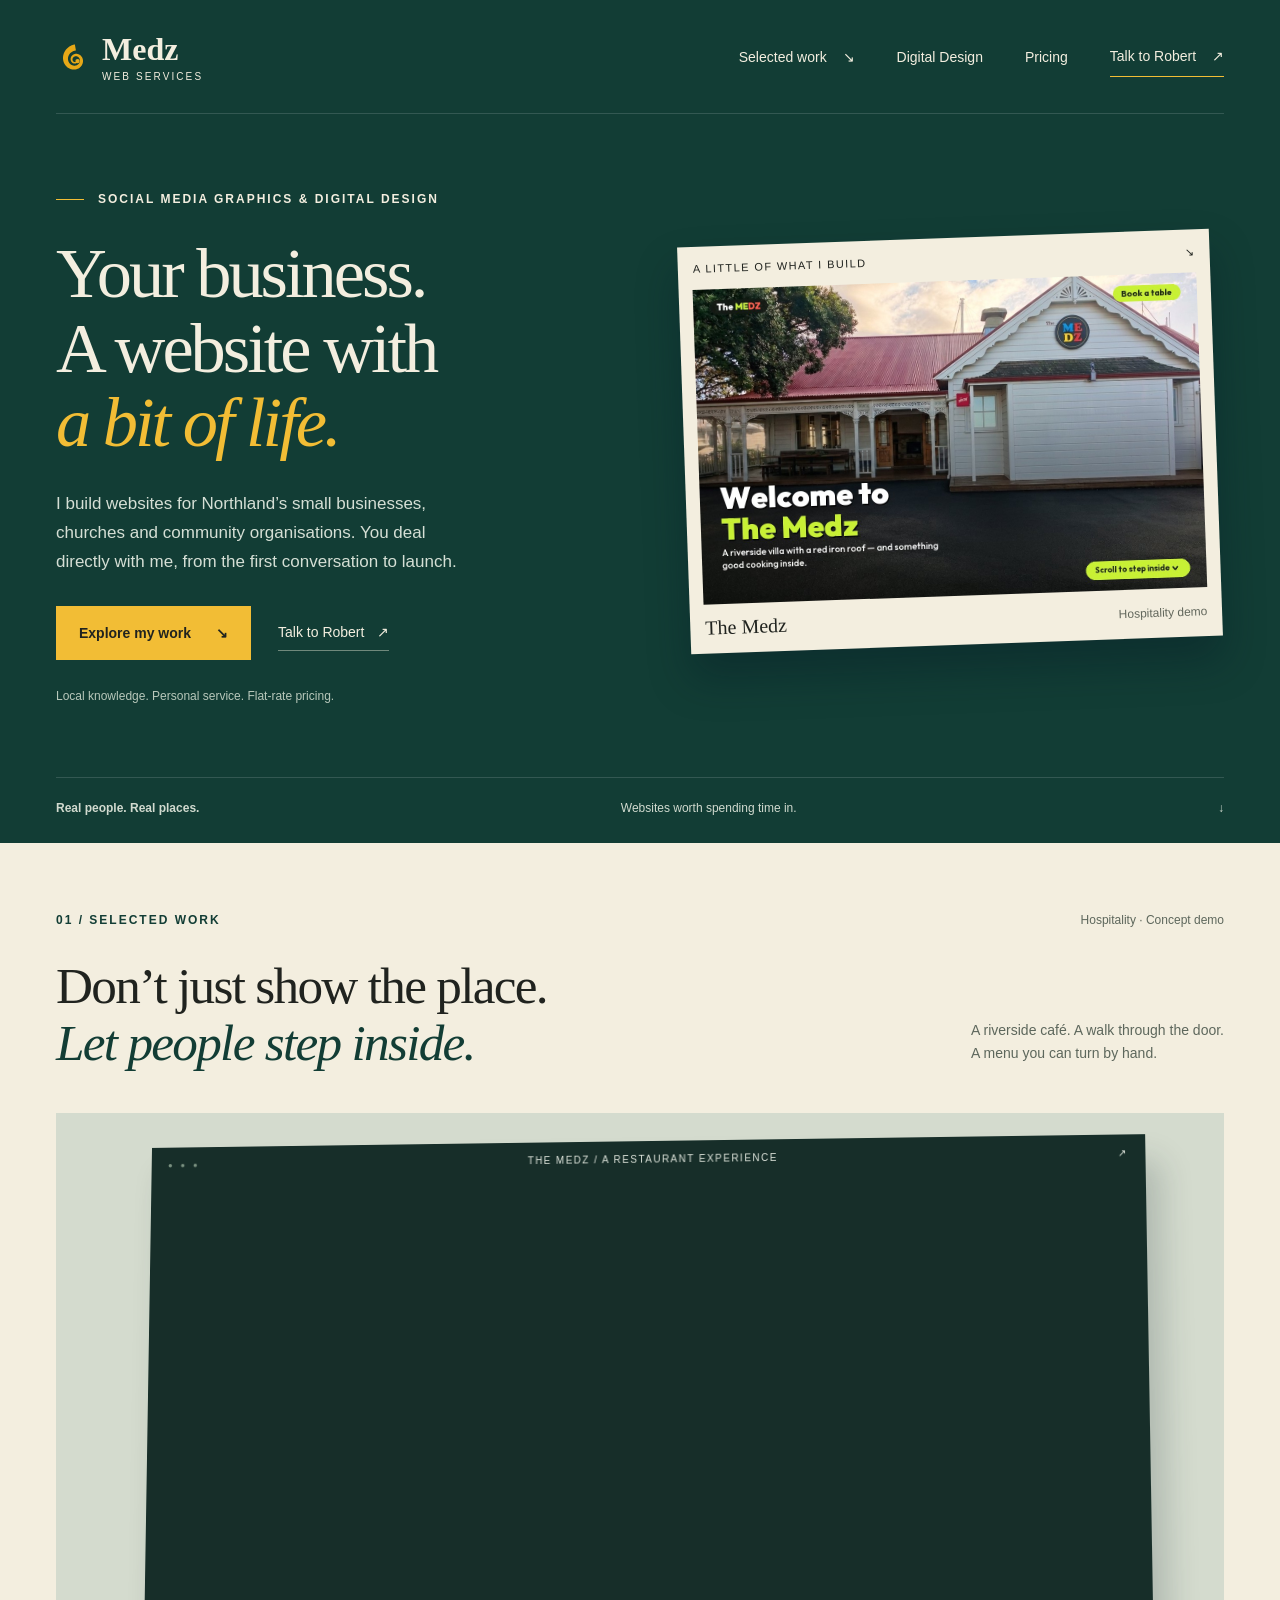
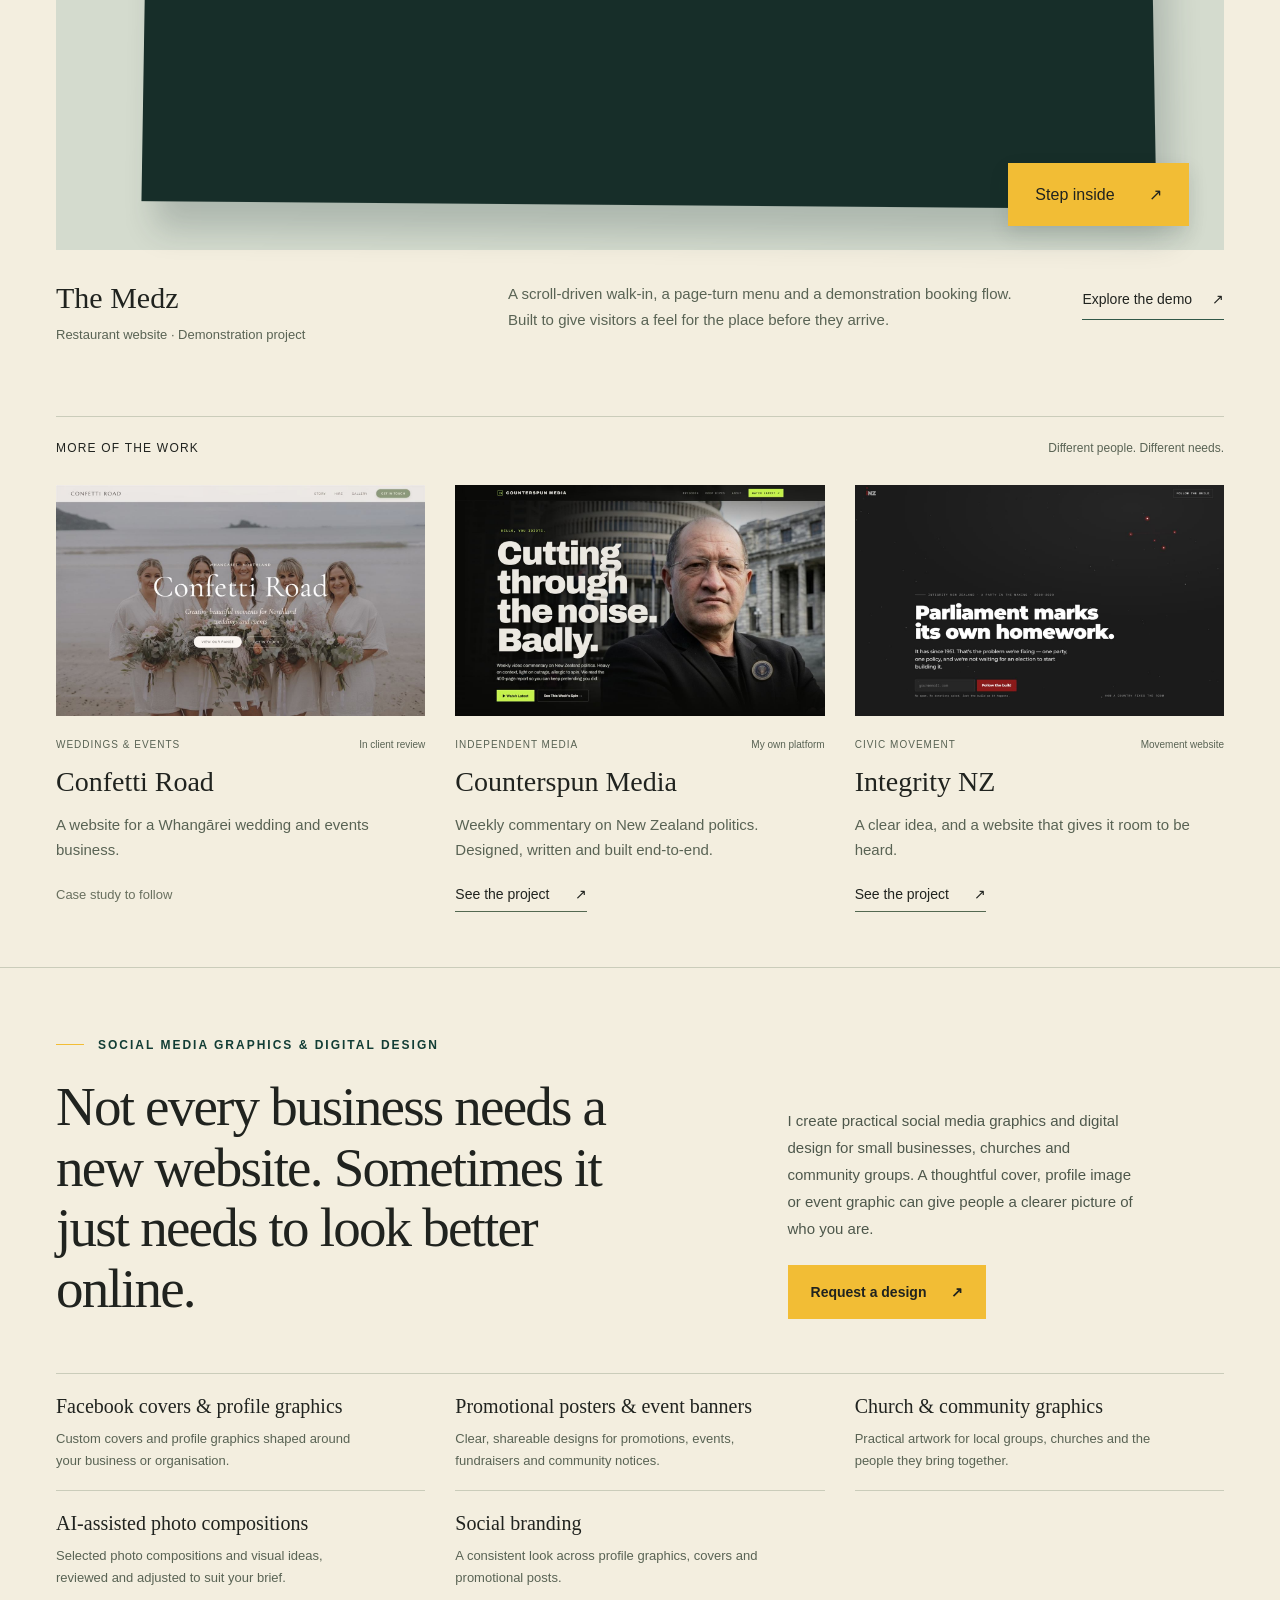
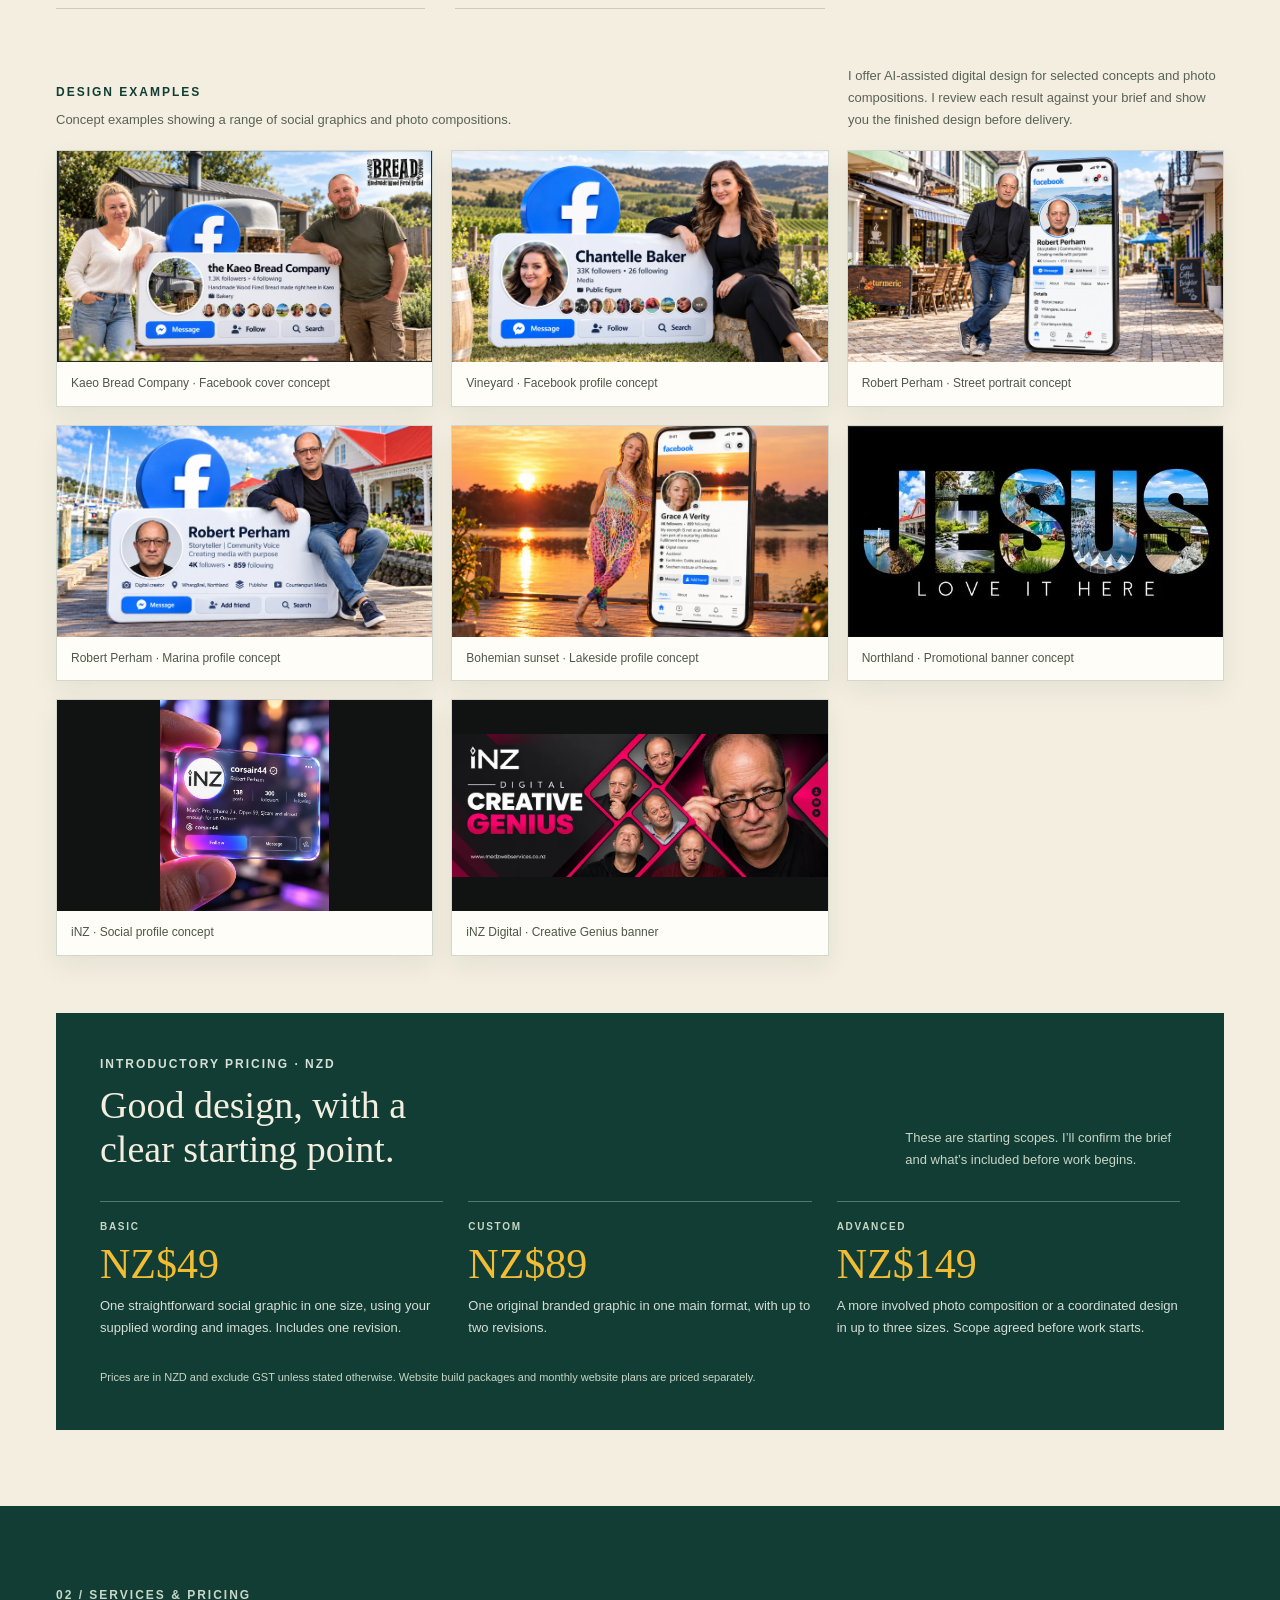
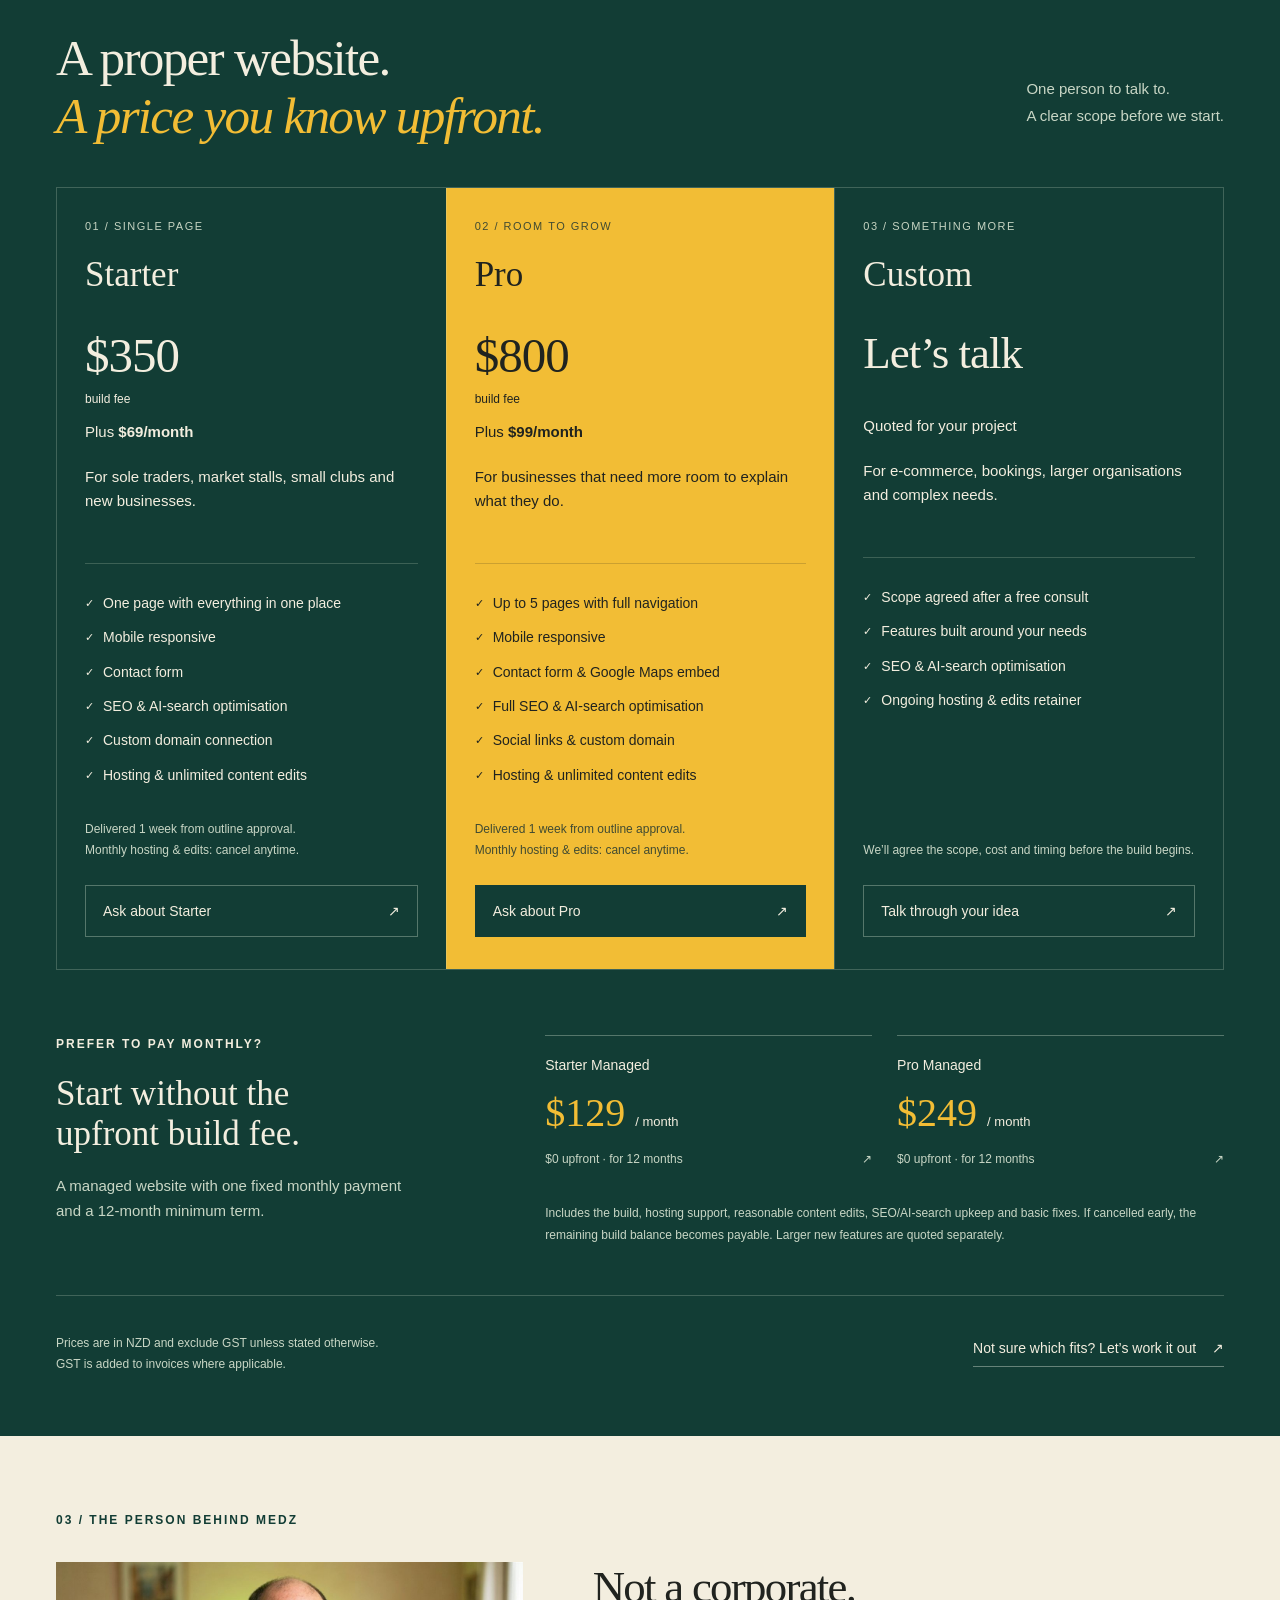
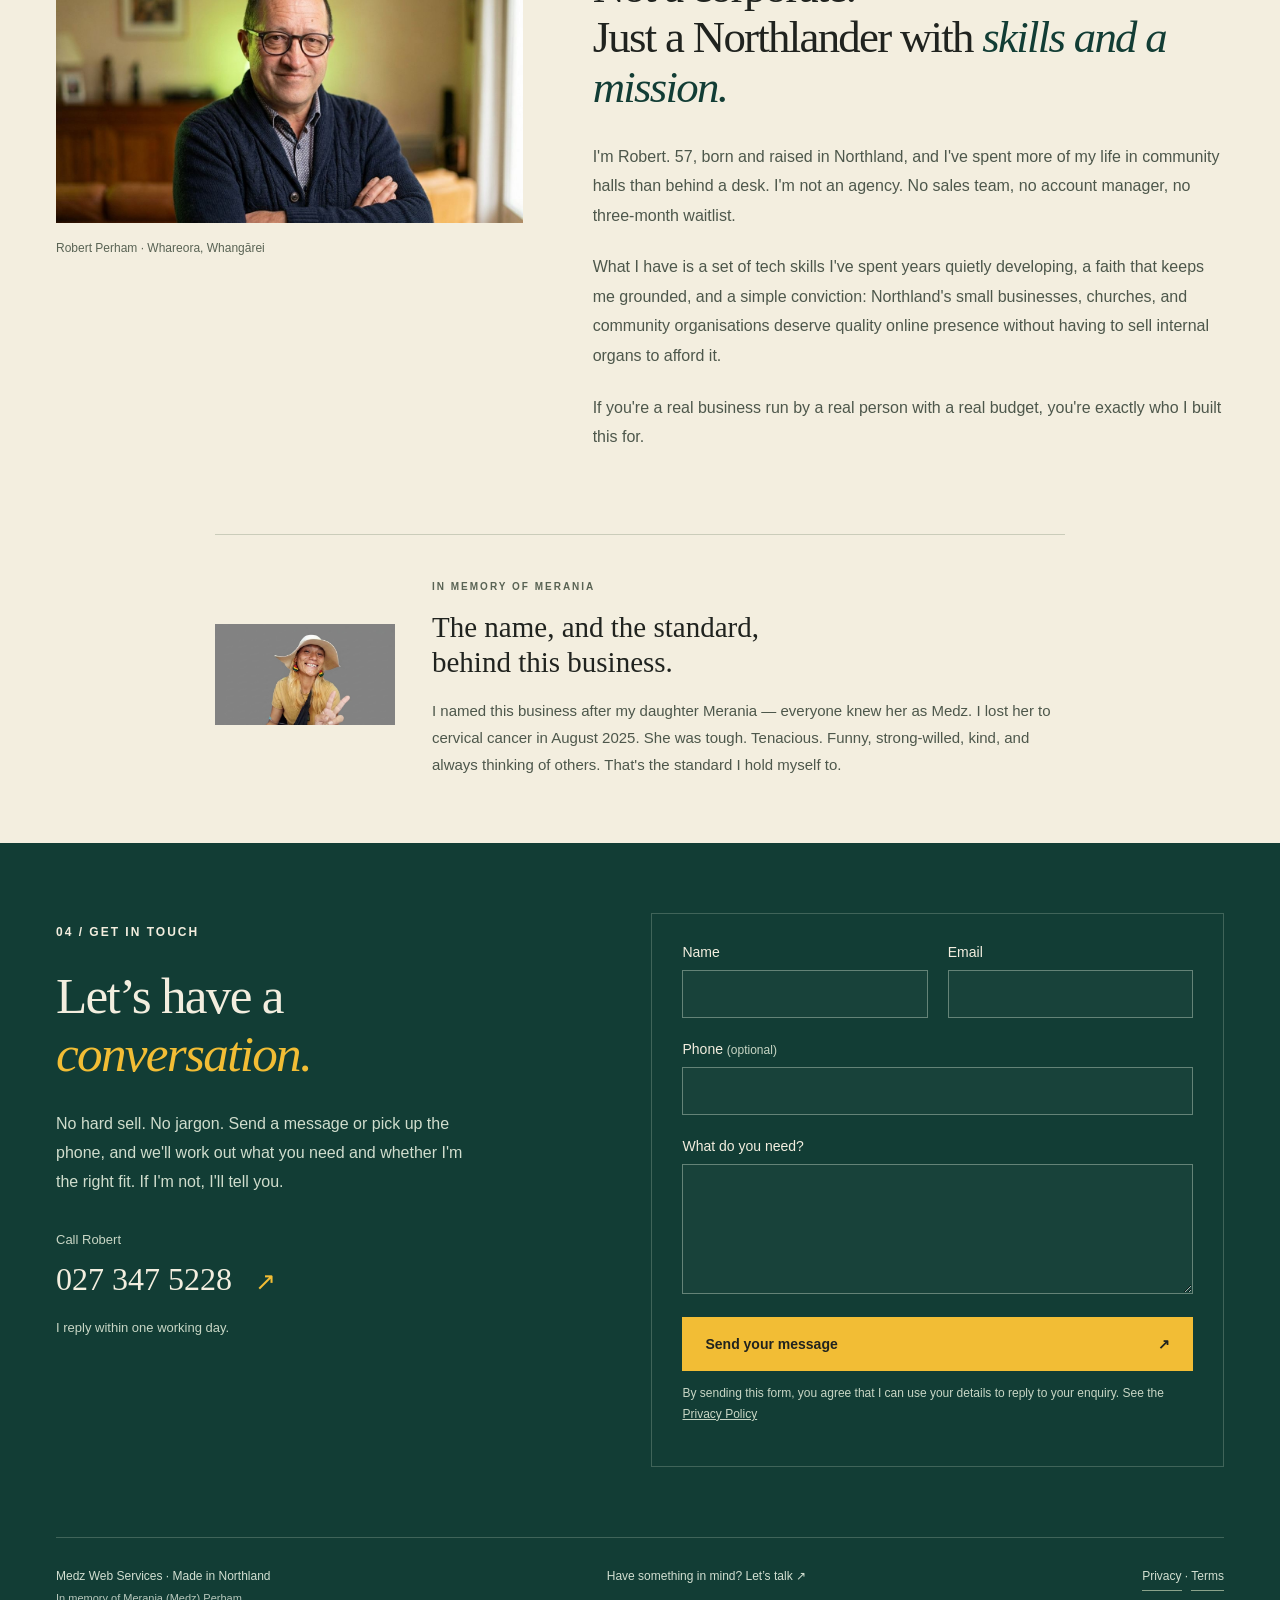
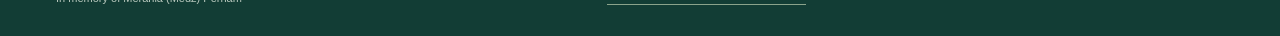
==== commit fce3ff80: "Add interactive design gallery and text glow" ====
--- a/index.html
+++ b/index.html
@@ -3,7 +3,7 @@
 <head>
 <meta charset="utf-8"><meta name="viewport" content="width=device-width,initial-scale=1"><meta name="theme-color" content="#123d35">
 <title>Medz Web Services | Websites &amp; Digital Design for Northland</title><meta name="description" content="Websites and AI-assisted digital design for Northland’s small businesses, churches and community organisations. Built by Robert Perham.">
-<link rel="icon" href="assets/logo/medz-koru-solo-amber.svg"><link rel="stylesheet" href="style.css"><link rel="stylesheet" href="digital-design.css"><script defer src="motion.js"></script>
+<link rel="icon" href="assets/logo/medz-koru-solo-amber.svg"><link rel="stylesheet" href="style.css"><link rel="stylesheet" href="digital-design.css"><script defer src="motion.js"></script><script defer src="digital-design.js"></script>
 <link rel="canonical" href="https://medzwebservices.co.nz/">
 <meta property="og:title" content="Medz Web Services — Websites for Northland">
 <meta property="og:description" content="I build websites for the organisations I believe in. Flat-rate pricing from $350, one week from outline approval. Northland-based, community-first.">
@@ -116,15 +116,18 @@
 </div>
 <div class="digital-examples-heading"><div><p class="eyebrow">DESIGN EXAMPLES</p><p class="digital-examples-note">Concept examples showing a range of social graphics and photo compositions.</p></div><p class="ai-note">I offer AI-assisted digital design for selected concepts and photo compositions. I review each result against your brief and show you the finished design before delivery.</p></div>
 <div class="digital-gallery">
-<figure><img class="digital-design-image" src="assets/img/digital-design/kaeo-bread-facebook-cover.webp" width="1684" height="951" loading="lazy" decoding="async" alt="Kaeo Bread Company Facebook cover concept with a bakery setting, page mock-up and people pictured"><figcaption>Kaeo Bread Company · Facebook cover concept</figcaption></figure>
-<figure><img class="digital-design-image" src="assets/img/digital-design/vineyard-facebook-profile.webp" width="1684" height="951" loading="lazy" decoding="async" alt="Vineyard Facebook profile concept with a vineyard landscape and profile mock-up"><figcaption>Vineyard · Facebook profile concept</figcaption></figure>
-<figure><img class="digital-design-image" src="assets/img/digital-design/robert-street-profile.webp" width="1684" height="951" loading="lazy" decoding="async" alt="Robert Perham street portrait Facebook profile concept displayed beside a phone mock-up"><figcaption>Robert Perham · Street portrait concept</figcaption></figure>
-<figure><img class="digital-design-image" src="assets/img/digital-design/robert-marina-profile.webp" width="1684" height="951" loading="lazy" decoding="async" alt="Robert Perham marina Facebook profile cover concept beside the waterfront"><figcaption>Robert Perham · Marina profile concept</figcaption></figure>
-<figure><img class="digital-design-image" src="assets/img/digital-design/sunset-lakeside-profile.webp" width="1684" height="951" loading="lazy" decoding="async" alt="Bohemian sunset lakeside Facebook profile concept with a warm sunset and profile mock-up"><figcaption>Bohemian sunset · Lakeside profile concept</figcaption></figure>
-<figure><img class="digital-design-image digital-design-image--full-art" src="assets/img/digital-design/jesus-love-it-here-banner.webp" width="590" height="334" loading="lazy" decoding="async" alt="JESUS Love It Here promotional banner featuring Northland coastal, town and outdoor photographs inside large lettering"><figcaption>Northland · Promotional banner concept</figcaption></figure>
-<figure><img class="digital-design-image digital-design-image--full-art" src="assets/img/digital-design/inz-social-profile-concept.webp" width="1122" height="1402" loading="lazy" decoding="async" alt="iNZ branded social profile concept for corsair44 displayed as a glowing glass card held between fingers"><figcaption>iNZ · Social profile concept</figcaption></figure>
-<figure><img class="digital-design-image digital-design-image--full-art" src="assets/img/digital-design/inz-digital-creative-genius.webp" width="960" height="365" loading="lazy" decoding="async" alt="iNZ Digital Creative Genius promotional banner with Robert Perham portraits arranged in magenta geometric frames"><figcaption>iNZ Digital · Creative Genius banner</figcaption></figure>
+<figure><button class="digital-gallery-trigger" type="button" aria-label="Open larger view: Kaeo Bread Company · Facebook cover concept"><img class="digital-design-image" src="assets/img/digital-design/kaeo-bread-facebook-cover.webp" width="1684" height="951" loading="lazy" decoding="async" alt="Kaeo Bread Company Facebook cover concept with a bakery setting, page mock-up and people pictured"><span class="digital-gallery-caption">Kaeo Bread Company · Facebook cover concept</span></button></figure>
+<figure><button class="digital-gallery-trigger" type="button" aria-label="Open larger view: Vineyard · Facebook profile concept"><img class="digital-design-image" src="assets/img/digital-design/vineyard-facebook-profile.webp" width="1684" height="951" loading="lazy" decoding="async" alt="Vineyard Facebook profile concept with a vineyard landscape and profile mock-up"><span class="digital-gallery-caption">Vineyard · Facebook profile concept</span></button></figure>
+<figure><button class="digital-gallery-trigger" type="button" aria-label="Open larger view: Robert Perham · Street portrait concept"><img class="digital-design-image" src="assets/img/digital-design/robert-street-profile.webp" width="1684" height="951" loading="lazy" decoding="async" alt="Robert Perham street portrait Facebook profile concept displayed beside a phone mock-up"><span class="digital-gallery-caption">Robert Perham · Street portrait concept</span></button></figure>
+<figure><button class="digital-gallery-trigger" type="button" aria-label="Open larger view: Robert Perham · Marina profile concept"><img class="digital-design-image" src="assets/img/digital-design/robert-marina-profile.webp" width="1684" height="951" loading="lazy" decoding="async" alt="Robert Perham marina Facebook profile cover concept beside the waterfront"><span class="digital-gallery-caption">Robert Perham · Marina profile concept</span></button></figure>
+<figure><button class="digital-gallery-trigger" type="button" aria-label="Open larger view: Bohemian sunset · Lakeside profile concept"><img class="digital-design-image" src="assets/img/digital-design/sunset-lakeside-profile.webp" width="1684" height="951" loading="lazy" decoding="async" alt="Bohemian sunset lakeside Facebook profile concept with a warm sunset and profile mock-up"><span class="digital-gallery-caption">Bohemian sunset · Lakeside profile concept</span></button></figure>
+<figure><button class="digital-gallery-trigger" type="button" aria-label="Open larger view: Northland · Promotional banner concept"><img class="digital-design-image digital-design-image--full-art" src="assets/img/digital-design/jesus-love-it-here-banner.webp" width="590" height="334" loading="lazy" decoding="async" alt="JESUS Love It Here promotional banner featuring Northland coastal, town and outdoor photographs inside large lettering"><span class="digital-gallery-caption">Northland · Promotional banner concept</span></button></figure>
+<figure><button class="digital-gallery-trigger" type="button" aria-label="Open larger view: iNZ · Social profile concept"><img class="digital-design-image digital-design-image--full-art" src="assets/img/digital-design/inz-social-profile-concept.webp" width="1122" height="1402" loading="lazy" decoding="async" alt="iNZ branded social profile concept for corsair44 displayed as a glowing glass card held between fingers"><span class="digital-gallery-caption">iNZ · Social profile concept</span></button></figure>
+<figure><button class="digital-gallery-trigger" type="button" aria-label="Open larger view: iNZ Digital · Creative Genius banner"><img class="digital-design-image digital-design-image--full-art" src="assets/img/digital-design/inz-digital-creative-genius.webp" width="960" height="365" loading="lazy" decoding="async" alt="iNZ Digital Creative Genius promotional banner with Robert Perham portraits arranged in magenta geometric frames"><span class="digital-gallery-caption">iNZ Digital · Creative Genius banner</span></button></figure>
 </div>
+<dialog class="digital-lightbox" aria-label="Digital design example viewer">
+<div class="digital-lightbox-inner"><button class="digital-lightbox-close" type="button" aria-label="Close image viewer">×</button><button class="digital-lightbox-previous" type="button" aria-label="Previous design">‹</button><figure><img class="digital-lightbox-image" src="" alt=""><figcaption class="digital-lightbox-caption"></figcaption></figure><button class="digital-lightbox-next" type="button" aria-label="Next design">›</button></div>
+</dialog>
 <div class="digital-pricing"><div class="digital-pricing-heading"><div><p class="eyebrow">INTRODUCTORY PRICING · NZD</p><h3>Good design, with a clear starting point.</h3></div><p>These are starting scopes. I’ll confirm the brief and what’s included before work begins.</p></div>
 <div class="digital-pricing-grid">
 <article><p class="digital-tier">BASIC</p><p class="digital-price">NZ$49</p><p>One straightforward social graphic in one size, using your supplied wording and images. Includes one revision.</p></article>
--- a/style.css
+++ b/style.css
@@ -13,3 +13,22 @@
 .brand img{height:auto;aspect-ratio:1}
 @media(max-width:360px){.nav nav{gap:12px}.nav .contact{font-size:12px}.nav .contact span{margin-left:4px}.brand{gap:8px}.brand-small{letter-spacing:1px}.actions{gap:14px}}
 .hidden-field{display:none}
+@media (hover: hover) and (pointer: fine) {
+  :where(h1, h2, h3, .eyebrow, .plan-number, .digital-tier, .digital-price, .category) {
+    transition: text-shadow 0.2s ease;
+  }
+
+  :where(h1, h2, h3, .eyebrow, .plan-number, .digital-tier, .digital-price, .category):hover {
+    text-shadow: 0 0 8px rgba(242, 189, 53, 0.42), 0 0 20px rgba(242, 189, 53, 0.2);
+  }
+}
+
+:where(a, button):focus-visible {
+  text-shadow: 0 0 8px rgba(242, 189, 53, 0.42), 0 0 20px rgba(242, 189, 53, 0.2);
+}
+
+@media (prefers-reduced-motion: reduce) {
+  :where(h1, h2, h3, .eyebrow, .plan-number, .digital-tier, .digital-price, .category) {
+    transition: none;
+  }
+}
--- a/digital-design.css
+++ b/digital-design.css
@@ -109,6 +109,23 @@
   box-shadow: 0 16px 30px #172d3420;
 }
 
+.digital-gallery-trigger {
+  display: block;
+  width: 100%;
+  padding: 0;
+  border: 0;
+  background: transparent;
+  color: inherit;
+  text-align: left;
+  font: inherit;
+  cursor: zoom-in;
+}
+
+.digital-gallery-trigger:focus-visible {
+  outline: 3px solid var(--yellow);
+  outline-offset: -3px;
+}
+
 .digital-design-image {
   width: 100%;
   height: auto;
@@ -121,11 +138,112 @@
   background: #111312;
 }
 
-.digital-gallery figcaption {
+.digital-gallery-caption {
+  display: block;
   padding: 12px 14px 13px;
   color: #4d574b;
   font-size: 12px;
   line-height: 1.55;
+}
+
+.digital-lightbox {
+  width: min(96vw, 1360px);
+  max-width: none;
+  max-height: 96vh;
+  padding: 0;
+  border: 0;
+  overflow: visible;
+  background: transparent;
+  color: var(--cream);
+}
+
+.digital-lightbox::backdrop {
+  background: #061411d9;
+  backdrop-filter: blur(5px);
+}
+
+.digital-lightbox-inner {
+  position: relative;
+  display: grid;
+  grid-template-columns: 48px minmax(0, 1fr) 48px;
+  align-items: center;
+  gap: 16px;
+  max-height: 96vh;
+  padding: 62px 22px 22px;
+  border: 1px solid #ffffff35;
+  background: var(--green);
+  box-shadow: 0 24px 80px #0008;
+}
+
+.digital-lightbox figure {
+  grid-column: 2;
+  grid-row: 1;
+  min-width: 0;
+  margin: 0;
+  text-align: center;
+}
+
+.digital-lightbox-image {
+  width: auto;
+  height: auto;
+  max-width: 100%;
+  max-height: calc(96vh - 125px);
+  margin-inline: auto;
+  object-fit: contain;
+}
+
+.digital-lightbox-caption {
+  padding: 14px 8px 0;
+  color: var(--cream);
+  font-size: 14px;
+  line-height: 1.5;
+}
+
+.digital-lightbox-close,
+.digital-lightbox-previous,
+.digital-lightbox-next {
+  display: grid;
+  width: 46px;
+  height: 46px;
+  place-items: center;
+  border: 1px solid #ffffff55;
+  border-radius: 50%;
+  background: #ffffff12;
+  color: var(--cream);
+  font: 28px/1 Arial, sans-serif;
+  cursor: pointer;
+  transition: background 0.18s ease, color 0.18s ease;
+}
+
+.digital-lightbox-close:hover,
+.digital-lightbox-previous:hover,
+.digital-lightbox-next:hover {
+  background: var(--yellow);
+  color: var(--ink);
+}
+
+.digital-lightbox-close {
+  position: absolute;
+  top: 12px;
+  right: 12px;
+  z-index: 1;
+}
+
+.digital-lightbox-previous {
+  grid-column: 1;
+  grid-row: 1;
+}
+
+.digital-lightbox-next {
+  grid-column: 3;
+  grid-row: 1;
+}
+
+.digital-lightbox-close:focus-visible,
+.digital-lightbox-previous:focus-visible,
+.digital-lightbox-next:focus-visible {
+  outline: 3px solid var(--yellow);
+  outline-offset: 4px;
 }
 
 .digital-pricing {
@@ -280,6 +398,24 @@
   .digital-examples-heading {
     margin-top: 42px;
   }
+
+  .digital-lightbox-inner {
+    grid-template-columns: 36px minmax(0, 1fr) 36px;
+    gap: 8px;
+    padding: 58px 8px 15px;
+  }
+
+  .digital-lightbox-image {
+    max-height: calc(90vh - 110px);
+  }
+
+  .digital-lightbox-close,
+  .digital-lightbox-previous,
+  .digital-lightbox-next {
+    width: 36px;
+    height: 36px;
+    font-size: 22px;
+  }
 }
 
 @media (prefers-reduced-motion: reduce) {
@@ -290,4 +426,10 @@
   .digital-gallery figure:hover {
     transform: none;
   }
-}
+
+  .digital-lightbox-close,
+  .digital-lightbox-previous,
+  .digital-lightbox-next {
+    transition: none;
+  }
+}
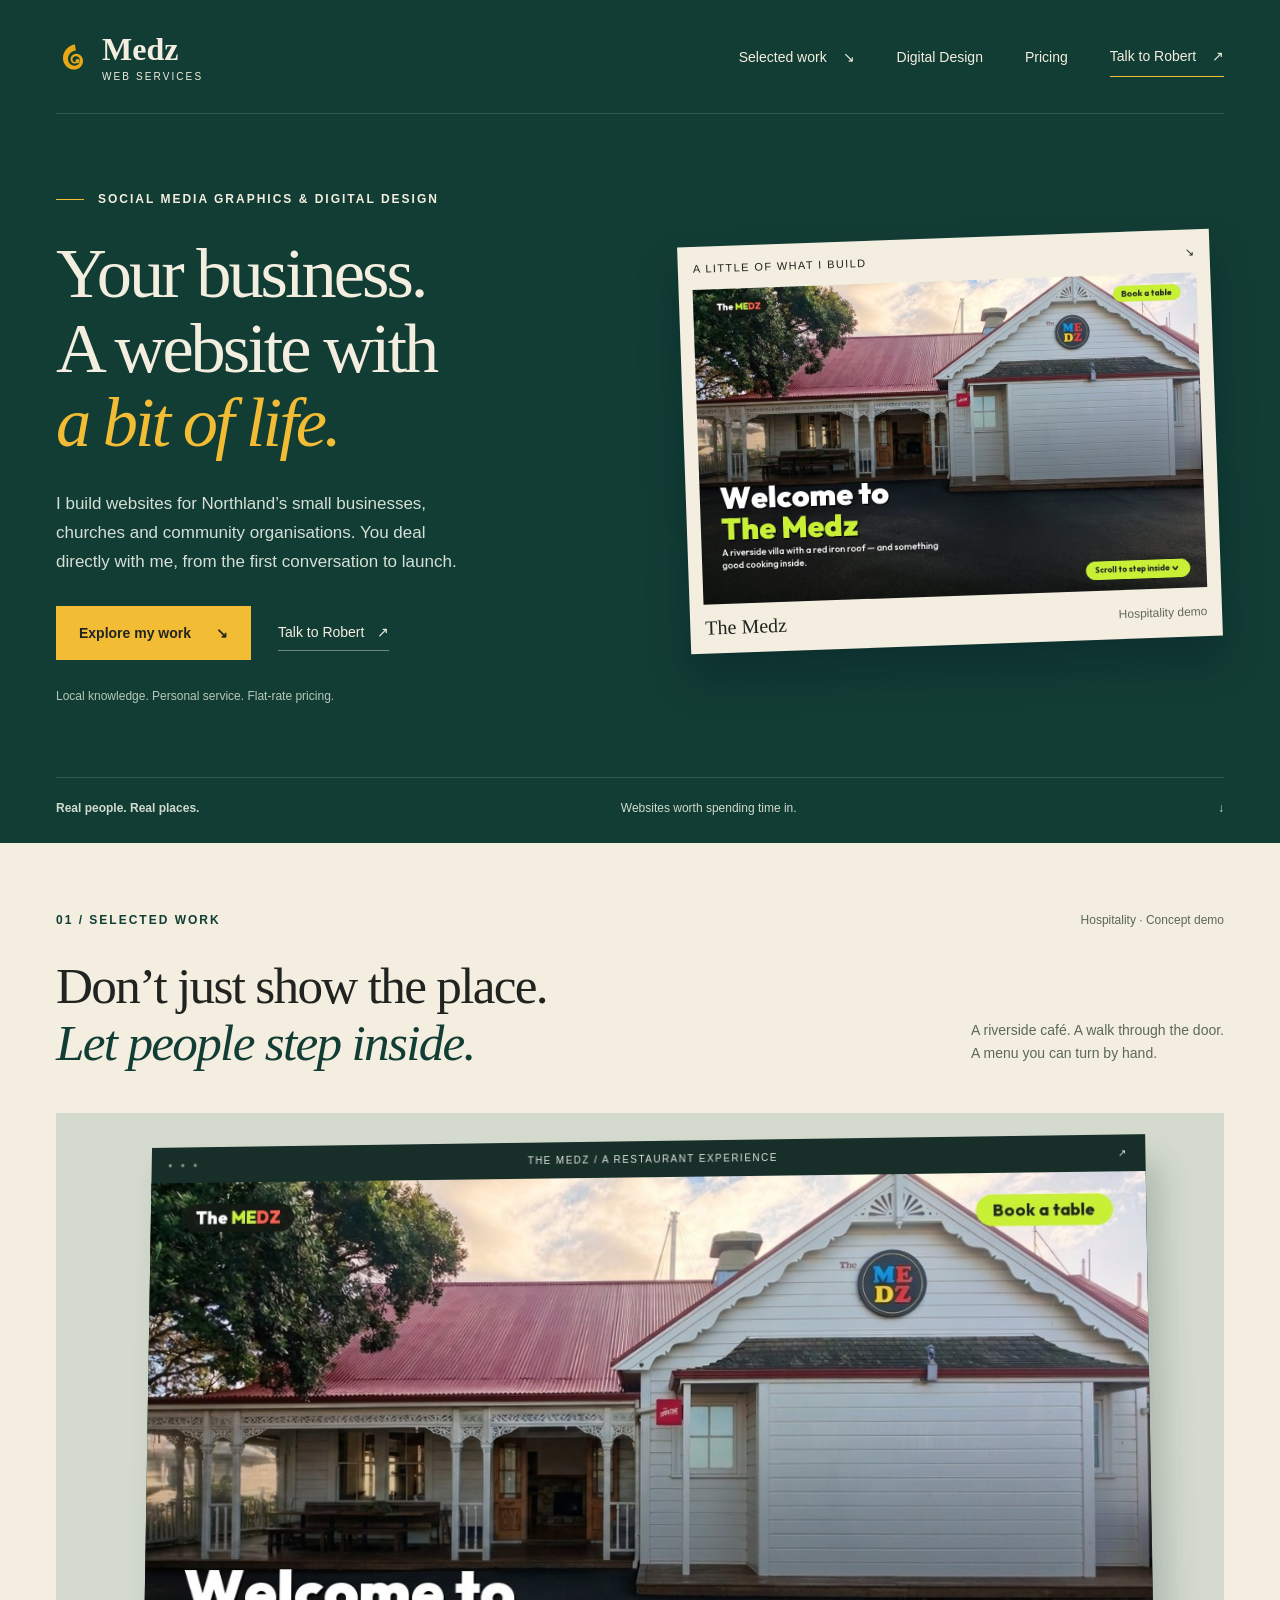
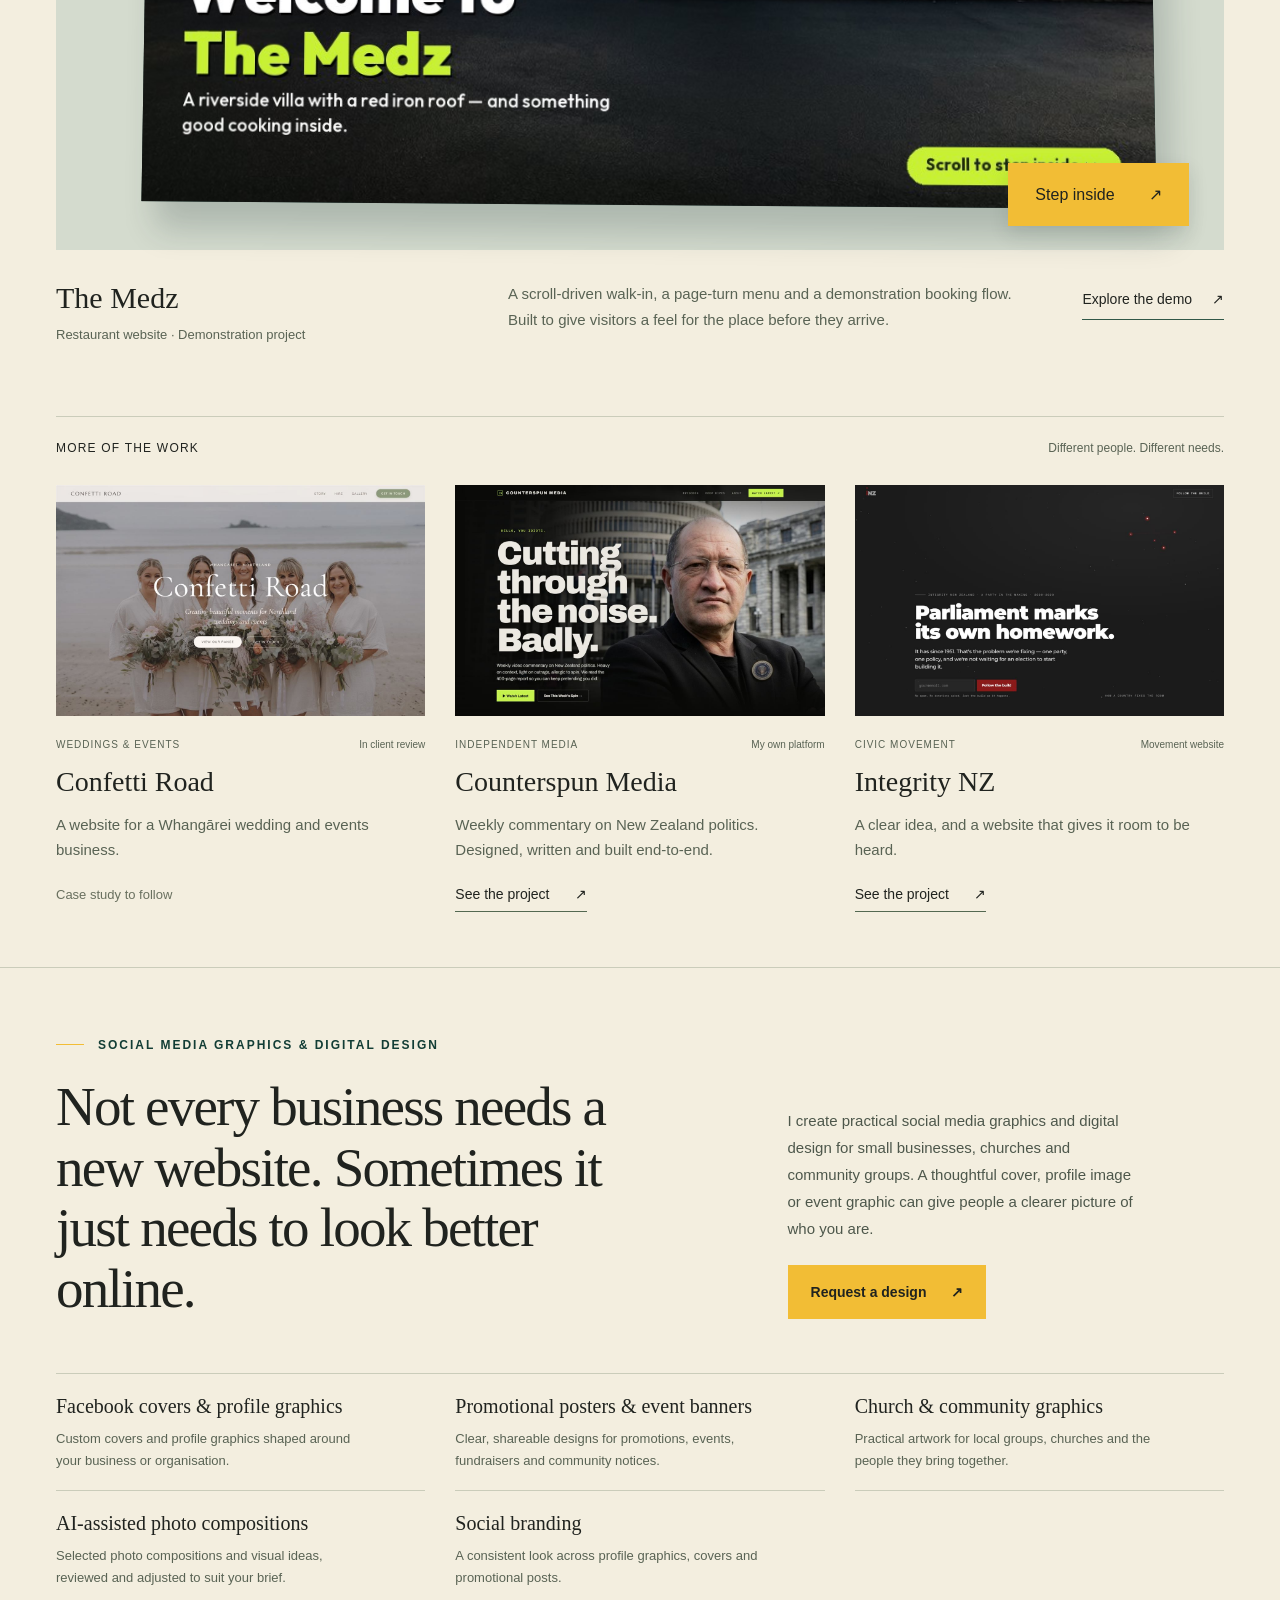
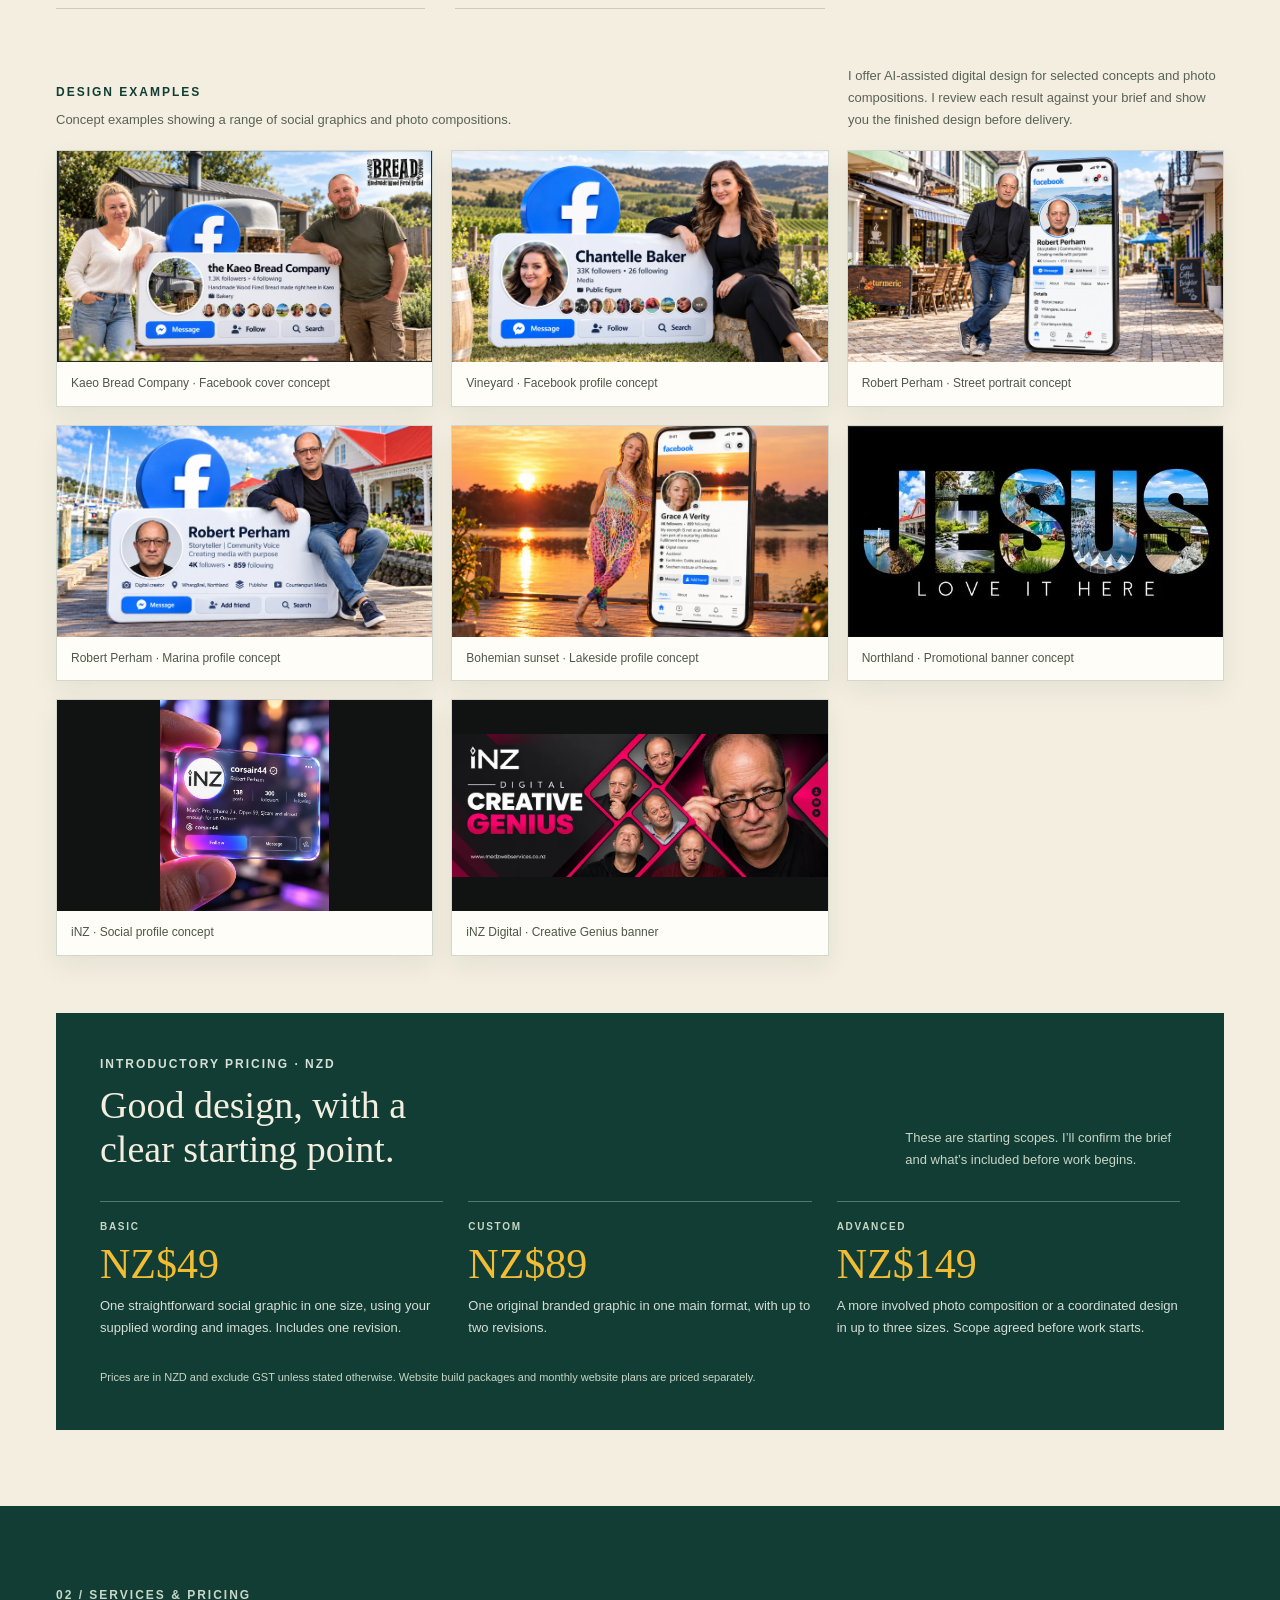
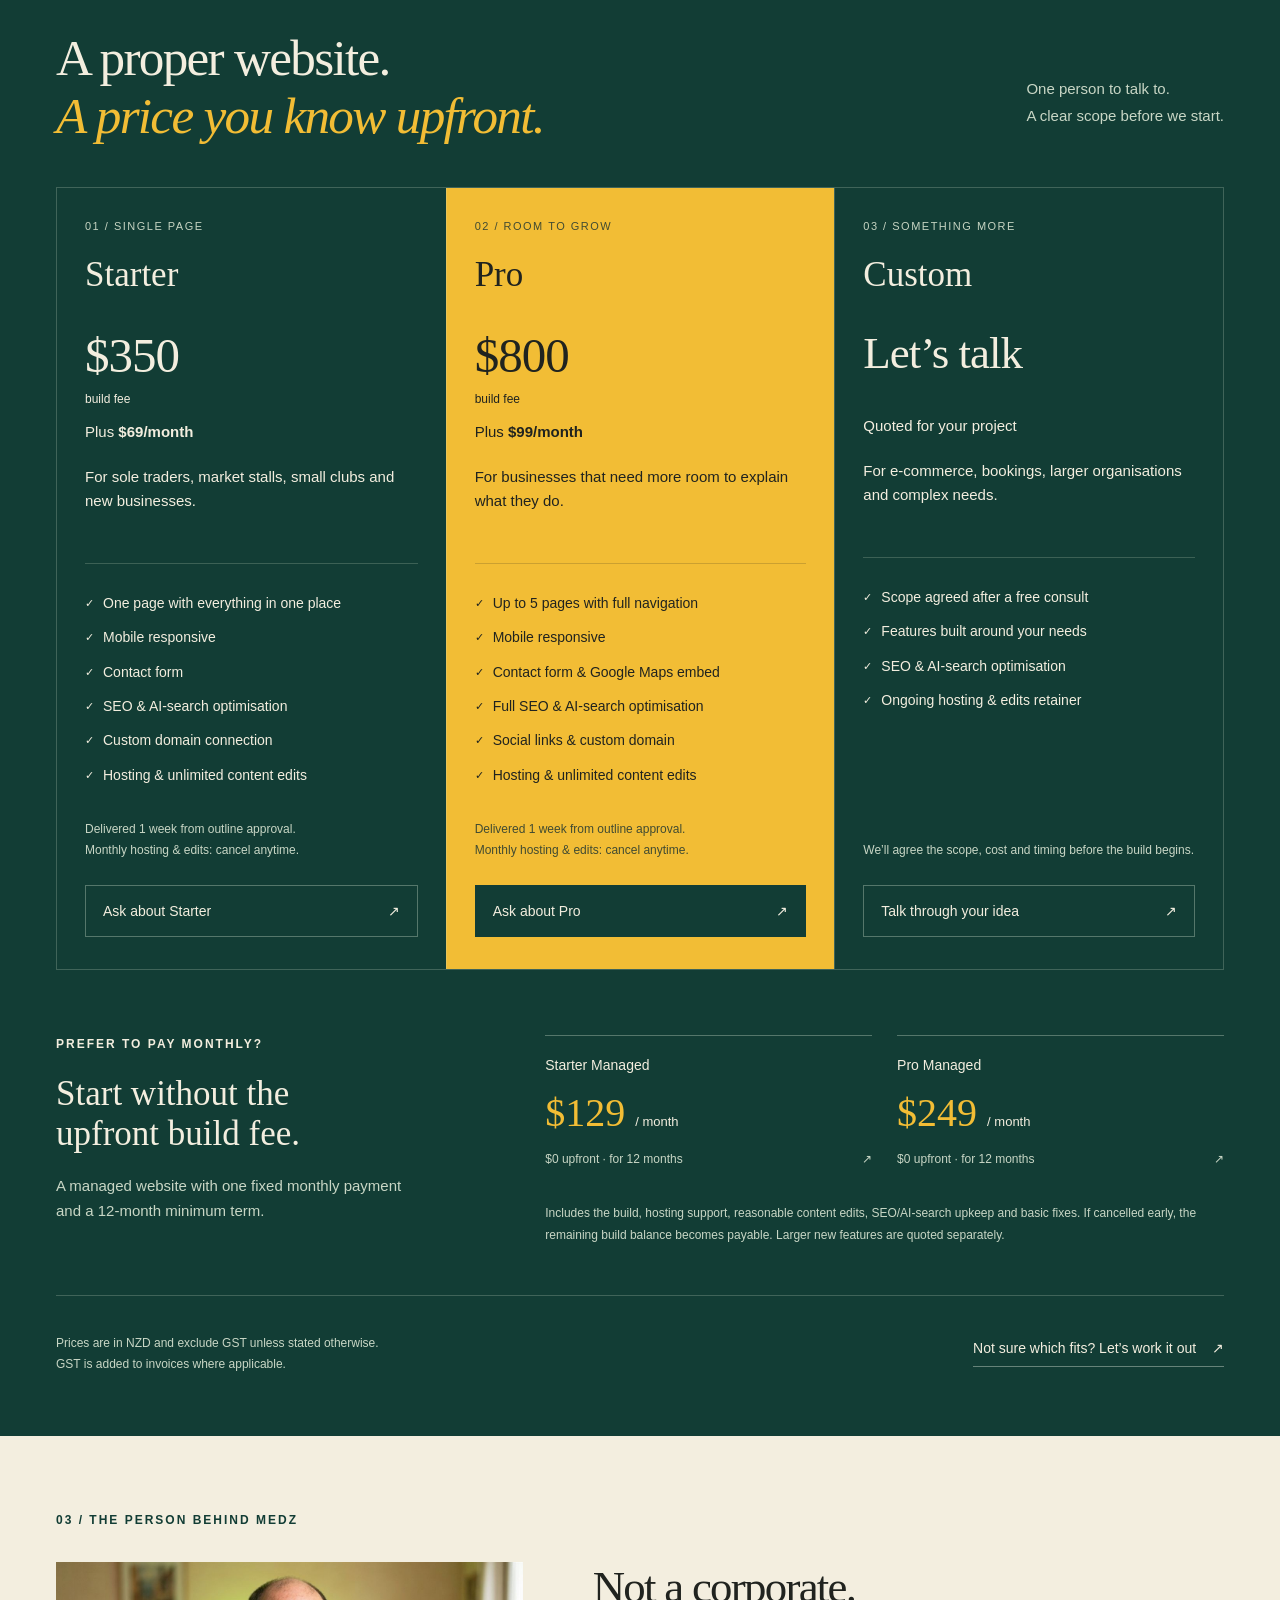
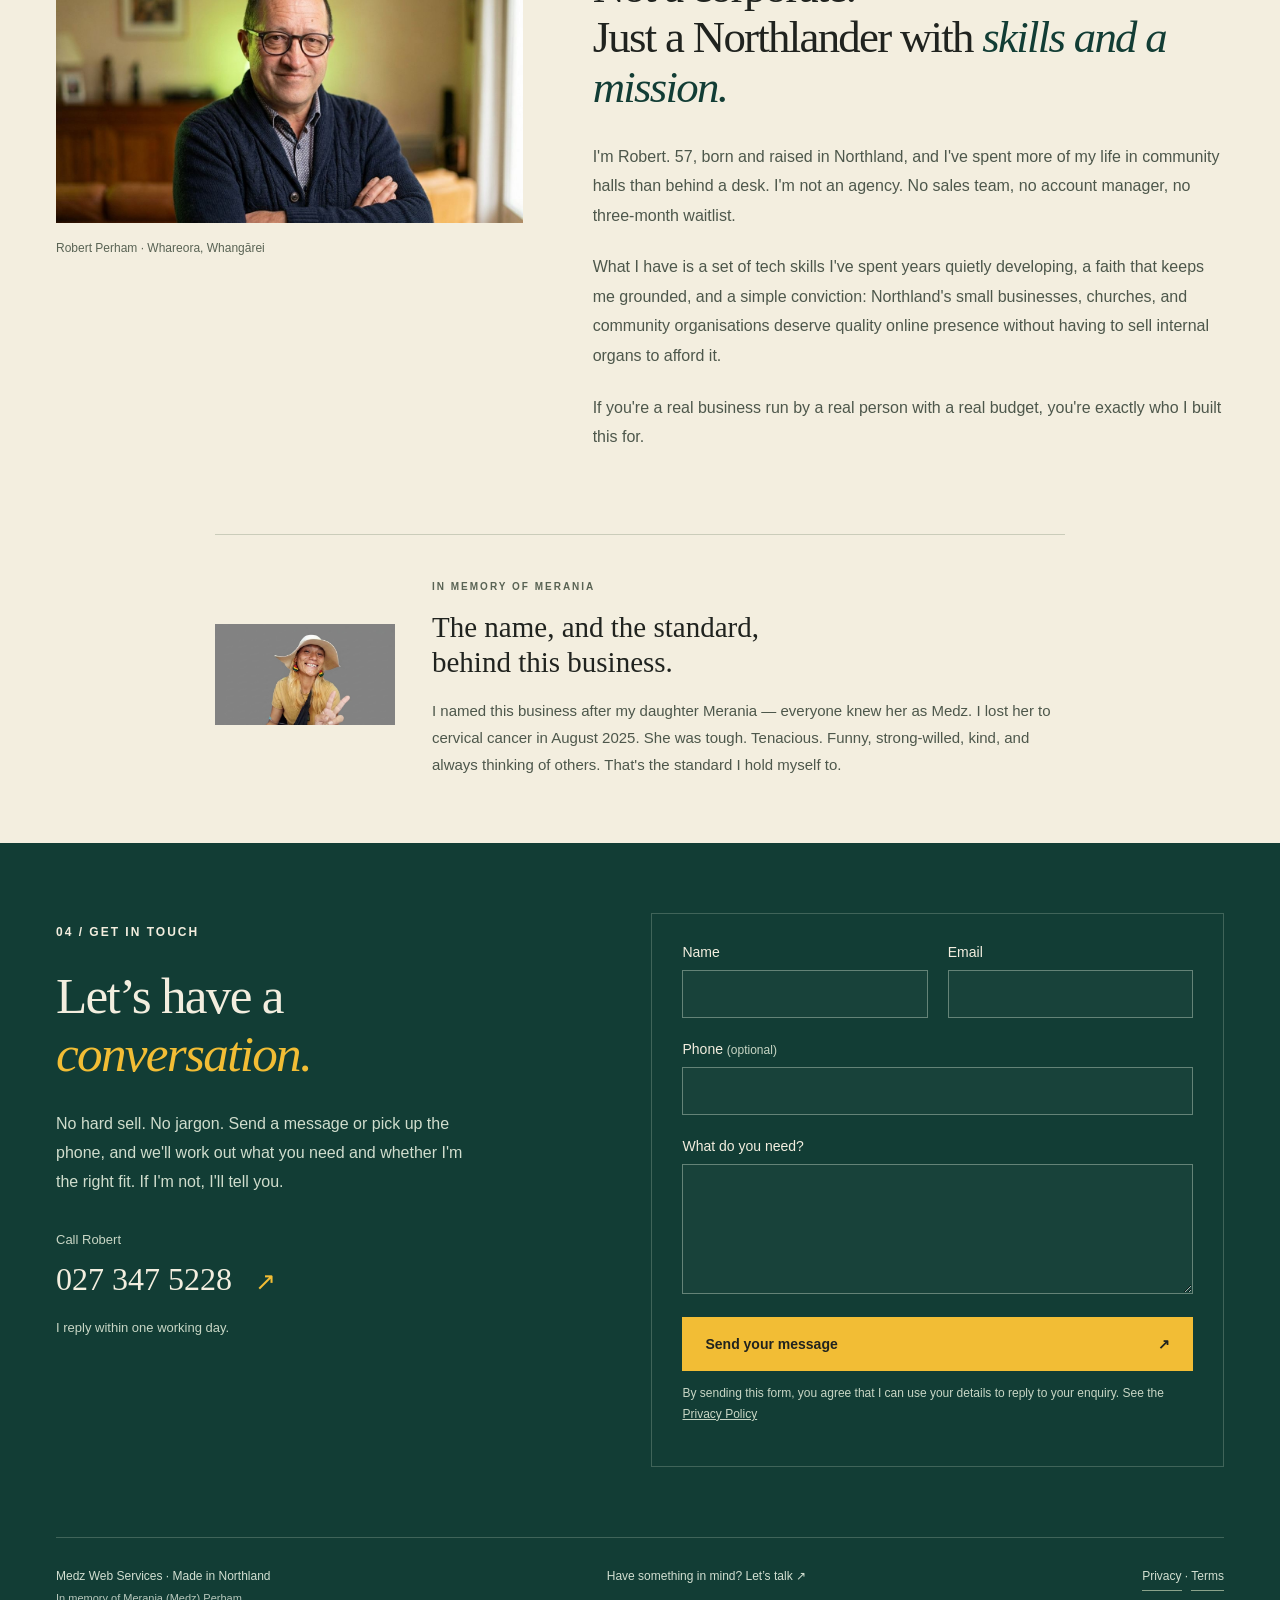
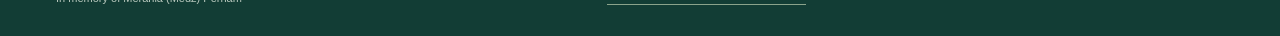
==== commit 906a68c9: "Use full text highlights instead of underline bands" ====
--- a/index.html
+++ b/index.html
@@ -3,7 +3,7 @@
 <head>
 <meta charset="utf-8"><meta name="viewport" content="width=device-width,initial-scale=1"><meta name="theme-color" content="#123d35">
 <title>Medz Web Services | Websites &amp; Digital Design for Northland</title><meta name="description" content="Websites and AI-assisted digital design for Northland’s small businesses, churches and community organisations. Built by Robert Perham.">
-<link rel="icon" href="assets/logo/medz-koru-solo-amber.svg"><link rel="stylesheet" href="style.css"><link rel="stylesheet" href="digital-design.css"><script defer src="motion.js"></script><script defer src="digital-design.js"></script>
+<link rel="icon" href="assets/logo/medz-koru-solo-amber.svg"><link rel="stylesheet" href="style.css?v=full-highlight-1"><link rel="stylesheet" href="digital-design.css"><script defer src="motion.js"></script><script defer src="digital-design.js"></script>
 <link rel="canonical" href="https://medzwebservices.co.nz/">
 <meta property="og:title" content="Medz Web Services — Websites for Northland">
 <meta property="og:description" content="I build websites for the organisations I believe in. Flat-rate pricing from $350, one week from outline approval. Northland-based, community-first.">
@@ -87,34 +87,34 @@
 <header class="nav wrap"><a class="brand" href="#" aria-label="Medz home"><img src="assets/logo/medz-koru-solo-amber.svg" width="34" height="38" alt=""><span>Medz<span class="brand-small">WEB SERVICES</span></span></a><nav aria-label="Main"><a href="#work">Selected work <span aria-hidden="true">↘</span></a><a href="#digital-design">Digital Design</a><a class="pricing-nav" href="#pricing">Pricing</a><a class="contact" href="#book">Talk to Robert <span aria-hidden="true">↗</span></a></nav></header>
 <main id="main">
 <section id="top" class="hero wrap" aria-labelledby="headline">
-<div class="hero-copy"><p class="eyebrow"><span class="line"></span> SOCIAL MEDIA GRAPHICS &amp; DIGITAL DESIGN</p><h1 id="headline">Your business.<br>A website with<br><em>a bit of life.</em></h1><p class="intro">I build websites for Northland’s small businesses, churches and community organisations. You deal directly with me, from the first conversation to launch.</p><div class="actions"><a class="button" href="#work">Explore my work <span aria-hidden="true">↘</span></a><a class="text-link" href="#book">Talk to Robert <span aria-hidden="true">↗</span></a></div><p class="signature">Local knowledge. Personal service. Flat-rate pricing.</p></div>
+<div class="hero-copy"><p class="eyebrow"><span class="line"></span><span class="text-highlight"> SOCIAL MEDIA GRAPHICS &amp; DIGITAL DESIGN</span></p><h1 id="headline"><span class="text-highlight">Your business.<br>A website with<br><em>a bit of life.</em></span></h1><p class="intro">I build websites for Northland’s small businesses, churches and community organisations. You deal directly with me, from the first conversation to launch.</p><div class="actions"><a class="button" href="#work">Explore my work <span aria-hidden="true">↘</span></a><a class="text-link" href="#book">Talk to Robert <span aria-hidden="true">↗</span></a></div><p class="signature">Local knowledge. Personal service. Flat-rate pricing.</p></div>
 <div class="hero-art"><a class="project-peek" href="#work"><span class="peek-label">A LITTLE OF WHAT I BUILD <span aria-hidden="true">↘</span></span><img src="assets/img/work-medz-demo.jpg" width="1200" height="750" alt="The Medz restaurant website preview" fetchpriority="high"><span class="peek-foot">The Medz <span>Hospitality demo</span></span></a></div>
 </section>
 <div class="bridge wrap"><span>Real people. Real places.</span><span>Websites worth spending time in.</span><span aria-hidden="true">↓</span></div>
-<section id="work" class="work" aria-labelledby="work-title"><div class="wrap"><div class="work-top"><p class="eyebrow">01 / SELECTED WORK</p><span class="category">Hospitality · Concept demo</span></div><div class="work-heading"><h2 id="work-title">Don’t just show the place.<br><em>Let people step inside.</em></h2><p>A riverside café. A walk through the door.<br>A menu you can turn by hand.</p></div>
+<section id="work" class="work" aria-labelledby="work-title"><div class="wrap"><div class="work-top"><p class="eyebrow"><span class="text-highlight">01 / SELECTED WORK</span></p><span class="category"><span class="text-highlight">Hospitality · Concept demo</span></span></div><div class="work-heading"><h2 id="work-title"><span class="text-highlight">Don’t just show the place.<br><em>Let people step inside.</em></span></h2><p>A riverside café. A walk through the door.<br>A menu you can turn by hand.</p></div>
 <a class="showcase" href="https://medz-demo.netlify.app" target="_blank" rel="noopener" aria-label="Explore The Medz restaurant demo, opens in a new tab"><div class="project-frame"><div class="browser-bar"><span class="dots" aria-hidden="true">● ● ●</span><span>THE MEDZ / A RESTAURANT EXPERIENCE</span><span aria-hidden="true">↗</span></div><img src="assets/img/work-medz-demo.jpg" width="1200" height="750" alt="The Medz website, showing the riverside villa and its welcome screen" loading="lazy"></div><span class="open-label">Step inside <span aria-hidden="true">↗</span></span></a>
-<div class="project-detail"><div><h3>The Medz</h3><p>Restaurant website · Demonstration project</p></div><p class="project-description">A scroll-driven walk-in, a page-turn menu and a demonstration booking flow. Built to give visitors a feel for the place before they arrive.</p><a class="project-link" href="https://medz-demo.netlify.app" target="_blank" rel="noopener">Explore the demo <span aria-hidden="true">↗</span></a></div>
+<div class="project-detail"><div><h3><span class="text-highlight">The Medz</span></h3><p>Restaurant website · Demonstration project</p></div><p class="project-description">A scroll-driven walk-in, a page-turn menu and a demonstration booking flow. Built to give visitors a feel for the place before they arrive.</p><a class="project-link" href="https://medz-demo.netlify.app" target="_blank" rel="noopener">Explore the demo <span aria-hidden="true">↗</span></a></div>
 
 <div class="more-work">
 <div class="section-rule"><span>MORE OF THE WORK</span><span>Different people. Different needs.</span></div>
 <div class="portfolio-grid">
-<article class="portfolio-item"><div class="portfolio-image"><img src="assets/img/work-confetti.jpg" width="1200" height="750" loading="lazy" alt="Confetti Road wedding and events website"></div><div class="portfolio-meta"><span>WEDDINGS &amp; EVENTS</span><span class="status">In client review</span></div><h3>Confetti Road</h3><p>A website for a Whangārei wedding and events business.</p><span class="pending">Case study to follow</span></article>
-<article class="portfolio-item"><a class="portfolio-image" href="https://medzwebservices.co.nz/work/counterspun-media"><img src="assets/img/work-counterspun.jpg" width="1200" height="750" loading="lazy" alt="Counterspun Media website"></a><div class="portfolio-meta"><span>INDEPENDENT MEDIA</span><span>My own platform</span></div><h3>Counterspun Media</h3><p>Weekly commentary on New Zealand politics. Designed, written and built end-to-end.</p><a class="portfolio-link" href="https://medzwebservices.co.nz/work/counterspun-media">See the project <span aria-hidden="true">↗</span></a></article>
-<article class="portfolio-item"><a class="portfolio-image" href="https://medzwebservices.co.nz/work/integrity-nz"><img src="assets/img/work-integrity.jpg" width="1200" height="750" loading="lazy" alt="Integrity NZ civic movement website"></a><div class="portfolio-meta"><span>CIVIC MOVEMENT</span><span>Movement website</span></div><h3>Integrity NZ</h3><p>A clear idea, and a website that gives it room to be heard.</p><a class="portfolio-link" href="https://medzwebservices.co.nz/work/integrity-nz">See the project <span aria-hidden="true">↗</span></a></article>
+<article class="portfolio-item"><div class="portfolio-image"><img src="assets/img/work-confetti.jpg" width="1200" height="750" loading="lazy" alt="Confetti Road wedding and events website"></div><div class="portfolio-meta"><span>WEDDINGS &amp; EVENTS</span><span class="status">In client review</span></div><h3><span class="text-highlight">Confetti Road</span></h3><p>A website for a Whangārei wedding and events business.</p><span class="pending">Case study to follow</span></article>
+<article class="portfolio-item"><a class="portfolio-image" href="https://medzwebservices.co.nz/work/counterspun-media"><img src="assets/img/work-counterspun.jpg" width="1200" height="750" loading="lazy" alt="Counterspun Media website"></a><div class="portfolio-meta"><span>INDEPENDENT MEDIA</span><span>My own platform</span></div><h3><span class="text-highlight">Counterspun Media</span></h3><p>Weekly commentary on New Zealand politics. Designed, written and built end-to-end.</p><a class="portfolio-link" href="https://medzwebservices.co.nz/work/counterspun-media">See the project <span aria-hidden="true">↗</span></a></article>
+<article class="portfolio-item"><a class="portfolio-image" href="https://medzwebservices.co.nz/work/integrity-nz"><img src="assets/img/work-integrity.jpg" width="1200" height="750" loading="lazy" alt="Integrity NZ civic movement website"></a><div class="portfolio-meta"><span>CIVIC MOVEMENT</span><span>Movement website</span></div><h3><span class="text-highlight">Integrity NZ</span></h3><p>A clear idea, and a website that gives it room to be heard.</p><a class="portfolio-link" href="https://medzwebservices.co.nz/work/integrity-nz">See the project <span aria-hidden="true">↗</span></a></article>
 </div></div>
 </div></section>
 
 <section class="digital-design" id="digital-design" aria-labelledby="digital-design-title"><div class="wrap">
-<p class="eyebrow"><span class="line"></span> SOCIAL MEDIA GRAPHICS &amp; DIGITAL DESIGN</p>
-<div class="digital-design-heading"><div><h2 id="digital-design-title">Not every business needs a new website. Sometimes it just needs to look better online.</h2></div><div class="digital-design-intro"><p>I create practical social media graphics and digital design for small businesses, churches and community groups. A thoughtful cover, profile image or event graphic can give people a clearer picture of who you are.</p><a class="button" href="#book">Request a design <span aria-hidden="true">↗</span></a></div></div>
+<p class="eyebrow"><span class="line"></span><span class="text-highlight"> SOCIAL MEDIA GRAPHICS &amp; DIGITAL DESIGN</span></p>
+<div class="digital-design-heading"><div><h2 id="digital-design-title"><span class="text-highlight">Not every business needs a new website. Sometimes it just needs to look better online.</span></h2></div><div class="digital-design-intro"><p>I create practical social media graphics and digital design for small businesses, churches and community groups. A thoughtful cover, profile image or event graphic can give people a clearer picture of who you are.</p><a class="button" href="#book">Request a design <span aria-hidden="true">↗</span></a></div></div>
 <div class="digital-services" aria-label="Digital design services">
-<article><h3>Facebook covers &amp; profile graphics</h3><p>Custom covers and profile graphics shaped around your business or organisation.</p></article>
-<article><h3>Promotional posters &amp; event banners</h3><p>Clear, shareable designs for promotions, events, fundraisers and community notices.</p></article>
-<article><h3>Church &amp; community graphics</h3><p>Practical artwork for local groups, churches and the people they bring together.</p></article>
-<article><h3>AI-assisted photo compositions</h3><p>Selected photo compositions and visual ideas, reviewed and adjusted to suit your brief.</p></article>
-<article><h3>Social branding</h3><p>A consistent look across profile graphics, covers and promotional posts.</p></article>
+<article><h3><span class="text-highlight">Facebook covers &amp; profile graphics</span></h3><p>Custom covers and profile graphics shaped around your business or organisation.</p></article>
+<article><h3><span class="text-highlight">Promotional posters &amp; event banners</span></h3><p>Clear, shareable designs for promotions, events, fundraisers and community notices.</p></article>
+<article><h3><span class="text-highlight">Church &amp; community graphics</span></h3><p>Practical artwork for local groups, churches and the people they bring together.</p></article>
+<article><h3><span class="text-highlight">AI-assisted photo compositions</span></h3><p>Selected photo compositions and visual ideas, reviewed and adjusted to suit your brief.</p></article>
+<article><h3><span class="text-highlight">Social branding</span></h3><p>A consistent look across profile graphics, covers and promotional posts.</p></article>
 </div>
-<div class="digital-examples-heading"><div><p class="eyebrow">DESIGN EXAMPLES</p><p class="digital-examples-note">Concept examples showing a range of social graphics and photo compositions.</p></div><p class="ai-note">I offer AI-assisted digital design for selected concepts and photo compositions. I review each result against your brief and show you the finished design before delivery.</p></div>
+<div class="digital-examples-heading"><div><p class="eyebrow"><span class="text-highlight">DESIGN EXAMPLES</span></p><p class="digital-examples-note">Concept examples showing a range of social graphics and photo compositions.</p></div><p class="ai-note">I offer AI-assisted digital design for selected concepts and photo compositions. I review each result against your brief and show you the finished design before delivery.</p></div>
 <div class="digital-gallery">
 <figure><button class="digital-gallery-trigger" type="button" aria-label="Open larger view: Kaeo Bread Company · Facebook cover concept"><img class="digital-design-image" src="assets/img/digital-design/kaeo-bread-facebook-cover.webp" width="1684" height="951" loading="lazy" decoding="async" alt="Kaeo Bread Company Facebook cover concept with a bakery setting, page mock-up and people pictured"><span class="digital-gallery-caption">Kaeo Bread Company · Facebook cover concept</span></button></figure>
 <figure><button class="digital-gallery-trigger" type="button" aria-label="Open larger view: Vineyard · Facebook profile concept"><img class="digital-design-image" src="assets/img/digital-design/vineyard-facebook-profile.webp" width="1684" height="951" loading="lazy" decoding="async" alt="Vineyard Facebook profile concept with a vineyard landscape and profile mock-up"><span class="digital-gallery-caption">Vineyard · Facebook profile concept</span></button></figure>
@@ -128,31 +128,31 @@
 <dialog class="digital-lightbox" aria-label="Digital design example viewer">
 <div class="digital-lightbox-inner"><button class="digital-lightbox-close" type="button" aria-label="Close image viewer">×</button><button class="digital-lightbox-previous" type="button" aria-label="Previous design">‹</button><figure><img class="digital-lightbox-image" src="" alt=""><figcaption class="digital-lightbox-caption"></figcaption></figure><button class="digital-lightbox-next" type="button" aria-label="Next design">›</button></div>
 </dialog>
-<div class="digital-pricing"><div class="digital-pricing-heading"><div><p class="eyebrow">INTRODUCTORY PRICING · NZD</p><h3>Good design, with a clear starting point.</h3></div><p>These are starting scopes. I’ll confirm the brief and what’s included before work begins.</p></div>
+<div class="digital-pricing"><div class="digital-pricing-heading"><div><p class="eyebrow"><span class="text-highlight">INTRODUCTORY PRICING · NZD</span></p><h3><span class="text-highlight">Good design, with a clear starting point.</span></h3></div><p>These are starting scopes. I’ll confirm the brief and what’s included before work begins.</p></div>
 <div class="digital-pricing-grid">
-<article><p class="digital-tier">BASIC</p><p class="digital-price">NZ$49</p><p>One straightforward social graphic in one size, using your supplied wording and images. Includes one revision.</p></article>
-<article><p class="digital-tier">CUSTOM</p><p class="digital-price">NZ$89</p><p>One original branded graphic in one main format, with up to two revisions.</p></article>
-<article><p class="digital-tier">ADVANCED</p><p class="digital-price">NZ$149</p><p>A more involved photo composition or a coordinated design in up to three sizes. Scope agreed before work starts.</p></article>
+<article><p class="digital-tier"><span class="text-highlight">BASIC</span></p><p class="digital-price"><span class="text-highlight">NZ$49</span></p><p>One straightforward social graphic in one size, using your supplied wording and images. Includes one revision.</p></article>
+<article><p class="digital-tier"><span class="text-highlight">CUSTOM</span></p><p class="digital-price"><span class="text-highlight">NZ$89</span></p><p>One original branded graphic in one main format, with up to two revisions.</p></article>
+<article><p class="digital-tier"><span class="text-highlight">ADVANCED</span></p><p class="digital-price"><span class="text-highlight">NZ$149</span></p><p>A more involved photo composition or a coordinated design in up to three sizes. Scope agreed before work starts.</p></article>
 </div><p class="digital-price-note">Prices are in NZD and exclude GST unless stated otherwise. Website build packages and monthly website plans are priced separately.</p></div>
 </div></section>
 
 <span id="services" aria-hidden="true"></span><section class="pricing" id="pricing" aria-labelledby="pricing-title"><div class="wrap">
-<div class="pricing-heading"><div><p class="eyebrow">02 / SERVICES &amp; PRICING</p><h2 id="pricing-title">A proper website.<br><em>A price you know upfront.</em></h2></div><p>One person to talk to.<br>A clear scope before we start.</p></div>
+<div class="pricing-heading"><div><p class="eyebrow"><span class="text-highlight">02 / SERVICES &amp; PRICING</span></p><h2 id="pricing-title"><span class="text-highlight">A proper website.<br><em>A price you know upfront.</em></span></h2></div><p>One person to talk to.<br>A clear scope before we start.</p></div>
 <div class="plans">
-<article class="plan"><p class="plan-number">01 / SINGLE PAGE</p><h3>Starter</h3><p class="price">$350 <span>build fee</span></p><p class="retainer">Plus <strong>$69/month</strong></p><p class="plan-intro">For sole traders, market stalls, small clubs and new businesses.</p><ul><li>One page with everything in one place</li><li>Mobile responsive</li><li>Contact form</li><li>SEO &amp; AI-search optimisation</li><li>Custom domain connection</li><li>Hosting &amp; unlimited content edits</li></ul><p class="delivery">Delivered 1 week from outline approval.<br>Monthly hosting &amp; edits: cancel anytime.</p><a class="plan-action" href="#book">Ask about Starter <span aria-hidden="true">↗</span></a></article>
-<article class="plan plan-pro"><p class="plan-number">02 / ROOM TO GROW</p><h3>Pro</h3><p class="price">$800 <span>build fee</span></p><p class="retainer">Plus <strong>$99/month</strong></p><p class="plan-intro">For businesses that need more room to explain what they do.</p><ul><li>Up to 5 pages with full navigation</li><li>Mobile responsive</li><li>Contact form &amp; Google Maps embed</li><li>Full SEO &amp; AI-search optimisation</li><li>Social links &amp; custom domain</li><li>Hosting &amp; unlimited content edits</li></ul><p class="delivery">Delivered 1 week from outline approval.<br>Monthly hosting &amp; edits: cancel anytime.</p><a class="plan-action" href="#book">Ask about Pro <span aria-hidden="true">↗</span></a></article>
-<article class="plan"><p class="plan-number">03 / SOMETHING MORE</p><h3>Custom</h3><p class="price custom-price">Let’s talk</p><p class="retainer">Quoted for your project</p><p class="plan-intro">For e-commerce, bookings, larger organisations and complex needs.</p><ul><li>Scope agreed after a free consult</li><li>Features built around your needs</li><li>SEO &amp; AI-search optimisation</li><li>Ongoing hosting &amp; edits retainer</li></ul><p class="delivery">We’ll agree the scope, cost and timing before the build begins.</p><a class="plan-action" href="#book">Talk through your idea <span aria-hidden="true">↗</span></a></article>
+<article class="plan"><p class="plan-number"><span class="text-highlight">01 / SINGLE PAGE</span></p><h3><span class="text-highlight">Starter</span></h3><p class="price"><span class="text-highlight">$350</span> <span>build fee</span></p><p class="retainer">Plus <strong>$69/month</strong></p><p class="plan-intro">For sole traders, market stalls, small clubs and new businesses.</p><ul><li>One page with everything in one place</li><li>Mobile responsive</li><li>Contact form</li><li>SEO &amp; AI-search optimisation</li><li>Custom domain connection</li><li>Hosting &amp; unlimited content edits</li></ul><p class="delivery">Delivered 1 week from outline approval.<br>Monthly hosting &amp; edits: cancel anytime.</p><a class="plan-action" href="#book">Ask about Starter <span aria-hidden="true">↗</span></a></article>
+<article class="plan plan-pro"><p class="plan-number"><span class="text-highlight">02 / ROOM TO GROW</span></p><h3><span class="text-highlight">Pro</span></h3><p class="price"><span class="text-highlight">$800</span> <span>build fee</span></p><p class="retainer">Plus <strong>$99/month</strong></p><p class="plan-intro">For businesses that need more room to explain what they do.</p><ul><li>Up to 5 pages with full navigation</li><li>Mobile responsive</li><li>Contact form &amp; Google Maps embed</li><li>Full SEO &amp; AI-search optimisation</li><li>Social links &amp; custom domain</li><li>Hosting &amp; unlimited content edits</li></ul><p class="delivery">Delivered 1 week from outline approval.<br>Monthly hosting &amp; edits: cancel anytime.</p><a class="plan-action" href="#book">Ask about Pro <span aria-hidden="true">↗</span></a></article>
+<article class="plan"><p class="plan-number"><span class="text-highlight">03 / SOMETHING MORE</span></p><h3><span class="text-highlight">Custom</span></h3><p class="price custom-price"><span class="text-highlight">Let’s talk</span></p><p class="retainer">Quoted for your project</p><p class="plan-intro">For e-commerce, bookings, larger organisations and complex needs.</p><ul><li>Scope agreed after a free consult</li><li>Features built around your needs</li><li>SEO &amp; AI-search optimisation</li><li>Ongoing hosting &amp; edits retainer</li></ul><p class="delivery">We’ll agree the scope, cost and timing before the build begins.</p><a class="plan-action" href="#book">Talk through your idea <span aria-hidden="true">↗</span></a></article>
 </div>
-<div class="managed"><div class="managed-copy"><p class="eyebrow">PREFER TO PAY MONTHLY?</p><h3>Start without the<br>upfront build fee.</h3><p>A managed website with one fixed monthly payment and a 12-month minimum term.</p></div><div class="managed-options"><a href="#book"><span>Starter Managed</span><strong>$129 <small>/ month</small></strong><span>$0 upfront · for 12 months <span aria-hidden="true">↗</span></span></a><a href="#book"><span>Pro Managed</span><strong>$249 <small>/ month</small></strong><span>$0 upfront · for 12 months <span aria-hidden="true">↗</span></span></a><p>Includes the build, hosting support, reasonable content edits, SEO/AI-search upkeep and basic fixes. If cancelled early, the remaining build balance becomes payable. Larger new features are quoted separately.</p></div></div>
+<div class="managed"><div class="managed-copy"><p class="eyebrow"><span class="text-highlight">PREFER TO PAY MONTHLY?</span></p><h3><span class="text-highlight">Start without the<br>upfront build fee.</span></h3><p>A managed website with one fixed monthly payment and a 12-month minimum term.</p></div><div class="managed-options"><a href="#book"><span>Starter Managed</span><strong>$129 <small>/ month</small></strong><span>$0 upfront · for 12 months <span aria-hidden="true">↗</span></span></a><a href="#book"><span>Pro Managed</span><strong>$249 <small>/ month</small></strong><span>$0 upfront · for 12 months <span aria-hidden="true">↗</span></span></a><p>Includes the build, hosting support, reasonable content edits, SEO/AI-search upkeep and basic fixes. If cancelled early, the remaining build balance becomes payable. Larger new features are quoted separately.</p></div></div>
 <div class="pricing-foot"><p>Prices are in NZD and exclude GST unless stated otherwise.<br>GST is added to invoices where applicable.</p><a href="#book">Not sure which fits? Let’s work it out <span aria-hidden="true">↗</span></a></div>
 </div></section>
 
 <section class="about" id="about" aria-labelledby="about-title"><div class="wrap">
-<p class="eyebrow">03 / THE PERSON BEHIND MEDZ</p>
-<div class="about-grid"><figure class="portrait"><img src="assets/img/robert.jpeg" width="1200" height="670" alt="Robert Perham, founder of Medz Web Services" loading="lazy"><figcaption>Robert Perham · Whareora, Whangārei</figcaption></figure><div class="about-body"><h2 id="about-title">Not a corporate.<br>Just a Northlander with <em>skills and a mission.</em></h2><p>I'm Robert. 57, born and raised in Northland, and I've spent more of my life in community halls than behind a desk. I'm not an agency. No sales team, no account manager, no three-month waitlist.</p><p>What I have is a set of tech skills I've spent years quietly developing, a faith that keeps me grounded, and a simple conviction: Northland's small businesses, churches, and community organisations deserve quality online presence without having to sell internal organs to afford it.</p><p>If you're a real business run by a real person with a real budget, you're exactly who I built this for.</p></div></div>
-<div class="memorial"><img src="assets/img/merania.jpeg" width="1200" height="670" alt="Merania ‘Medz’ Perham" loading="lazy"><div><p class="eyebrow">IN MEMORY OF MERANIA</p><h3>The name, and the standard,<br>behind this business.</h3><p>I named this business after my daughter Merania — everyone knew her as Medz. I lost her to cervical cancer in August 2025. She was tough. Tenacious. Funny, strong-willed, kind, and always thinking of others. That's the standard I hold myself to.</p></div></div>
+<p class="eyebrow"><span class="text-highlight">03 / THE PERSON BEHIND MEDZ</span></p>
+<div class="about-grid"><figure class="portrait"><img src="assets/img/robert.jpeg" width="1200" height="670" alt="Robert Perham, founder of Medz Web Services" loading="lazy"><figcaption>Robert Perham · Whareora, Whangārei</figcaption></figure><div class="about-body"><h2 id="about-title"><span class="text-highlight">Not a corporate.<br>Just a Northlander with <em>skills and a mission.</em></span></h2><p>I'm Robert. 57, born and raised in Northland, and I've spent more of my life in community halls than behind a desk. I'm not an agency. No sales team, no account manager, no three-month waitlist.</p><p>What I have is a set of tech skills I've spent years quietly developing, a faith that keeps me grounded, and a simple conviction: Northland's small businesses, churches, and community organisations deserve quality online presence without having to sell internal organs to afford it.</p><p>If you're a real business run by a real person with a real budget, you're exactly who I built this for.</p></div></div>
+<div class="memorial"><img src="assets/img/merania.jpeg" width="1200" height="670" alt="Merania ‘Medz’ Perham" loading="lazy"><div><p class="eyebrow"><span class="text-highlight">IN MEMORY OF MERANIA</span></p><h3><span class="text-highlight">The name, and the standard,<br>behind this business.</span></h3><p>I named this business after my daughter Merania — everyone knew her as Medz. I lost her to cervical cancer in August 2025. She was tough. Tenacious. Funny, strong-willed, kind, and always thinking of others. That's the standard I hold myself to.</p></div></div>
 </div></section>
-<section class="contact-section" id="book" aria-labelledby="contact-title"><div class="wrap contact-grid"><div><p class="eyebrow">04 / GET IN TOUCH</p><h2 id="contact-title">Let’s have a<br><em>conversation.</em></h2><p class="contact-intro">No hard sell. No jargon. Send a message or pick up the phone, and we'll work out what you need and whether I'm the right fit. If I'm not, I'll tell you.</p><div class="phone"><span>Call Robert</span><a href="tel:+64273475228">027 347 5228 <span aria-hidden="true">↗</span></a></div><p class="reply-time">I reply within one working day.</p></div>
+<section class="contact-section" id="book" aria-labelledby="contact-title"><div class="wrap contact-grid"><div><p class="eyebrow"><span class="text-highlight">04 / GET IN TOUCH</span></p><h2 id="contact-title"><span class="text-highlight">Let’s have a<br><em>conversation.</em></span></h2><p class="contact-intro">No hard sell. No jargon. Send a message or pick up the phone, and we'll work out what you need and whether I'm the right fit. If I'm not, I'll tell you.</p><div class="phone"><span>Call Robert</span><a href="tel:+64273475228">027 347 5228 <span aria-hidden="true">↗</span></a></div><p class="reply-time">I reply within one working day.</p></div>
 <form id="enquiry" class="contact-form" name="enquiry" method="POST" action="/thanks.html" data-netlify="true" netlify-honeypot="bot-field"><input type="hidden" name="form-name" value="enquiry"><p class="hidden-field" aria-hidden="true"><label>Leave this empty<input name="bot-field" tabindex="-1" autocomplete="off"></label></p><div class="form-pair"><div><label for="name">Name</label><input id="name" name="name" autocomplete="name" required></div><div><label for="email">Email</label><input id="email" name="email" type="email" autocomplete="email" required></div></div><label for="phone">Phone <span>(optional)</span></label><input id="phone" name="phone" type="tel" autocomplete="tel"><label for="message">What do you need?</label><textarea id="message" name="message" rows="5" required></textarea><button class="button" type="submit">Send your message <span aria-hidden="true">↗</span></button><p class="privacy-note">By sending this form, you agree that I can use your details to reply to your enquiry. See the <a href="https://medzwebservices.co.nz/privacy">Privacy Policy</a></p></form>
 </div></section>
 </main><footer class="wrap"><span>Medz Web Services · Made in Northland<br><span class="footer-memory">In memory of Merania (Medz) Perham</span></span><a href="#book">Have something in mind? Let’s talk <span aria-hidden="true">↗</span></a><div class="footer-legal"><a href="/privacy">Privacy</a> · <a href="/terms">Terms</a></div></footer>
--- a/style.css
+++ b/style.css
@@ -13,22 +13,55 @@
 .brand img{height:auto;aspect-ratio:1}
 @media(max-width:360px){.nav nav{gap:12px}.nav .contact{font-size:12px}.nav .contact span{margin-left:4px}.brand{gap:8px}.brand-small{letter-spacing:1px}.actions{gap:14px}}
 .hidden-field{display:none}
+.text-highlight {
+  -webkit-box-decoration-break: clone;
+  box-decoration-break: clone;
+  border-radius: 0.04em;
+  transition: background-color 0.2s ease, color 0.2s ease;
+}
+
+.text-highlight em {
+  transition: color 0.2s ease;
+}
+
+/* Keep the price's existing small fee label separate from the amount. */
+.price > .text-highlight {
+  display: inline;
+  font: inherit;
+  letter-spacing: inherit;
+  margin: 0;
+}
+
 @media (hover: hover) and (pointer: fine) {
-  :where(h1, h2, h3, .eyebrow, .plan-number, .digital-tier, .digital-price, .category) {
-    transition: text-shadow 0.2s ease;
+  :where(h1, h2, h3, .eyebrow, .plan-number, .price, .digital-tier, .digital-price, .category) {
+    transition: transform 0.24s ease;
   }
 
-  :where(h1, h2, h3, .eyebrow, .plan-number, .digital-tier, .digital-price, .category):hover {
-    text-shadow: 0 0 8px rgba(242, 189, 53, 0.42), 0 0 20px rgba(242, 189, 53, 0.2);
+  :where(h1, h2, h3, .eyebrow, .plan-number, .price, .digital-tier, .digital-price, .category):hover {
+    transform: translateY(-3px);
+  }
+
+  :where(h1, h2, h3, .eyebrow, .plan-number, .price, .digital-tier, .digital-price, .category):hover > .text-highlight {
+    background-color: var(--yellow);
+    color: var(--ink);
+  }
+
+  :where(h1, h2, h3, .eyebrow, .plan-number, .price, .digital-tier, .digital-price, .category):hover > .text-highlight em {
+    color: var(--ink);
   }
 }
 
 :where(a, button):focus-visible {
-  text-shadow: 0 0 8px rgba(242, 189, 53, 0.42), 0 0 20px rgba(242, 189, 53, 0.2);
+  outline: 2px solid var(--yellow);
+  outline-offset: 4px;
 }
 
 @media (prefers-reduced-motion: reduce) {
-  :where(h1, h2, h3, .eyebrow, .plan-number, .digital-tier, .digital-price, .category) {
+  :where(h1, h2, h3, .eyebrow, .plan-number, .price, .digital-tier, .digital-price, .category) {
     transition: none;
   }
+
+  :where(h1, h2, h3, .eyebrow, .plan-number, .price, .digital-tier, .digital-price, .category):hover {
+    transform: none;
+  }
 }
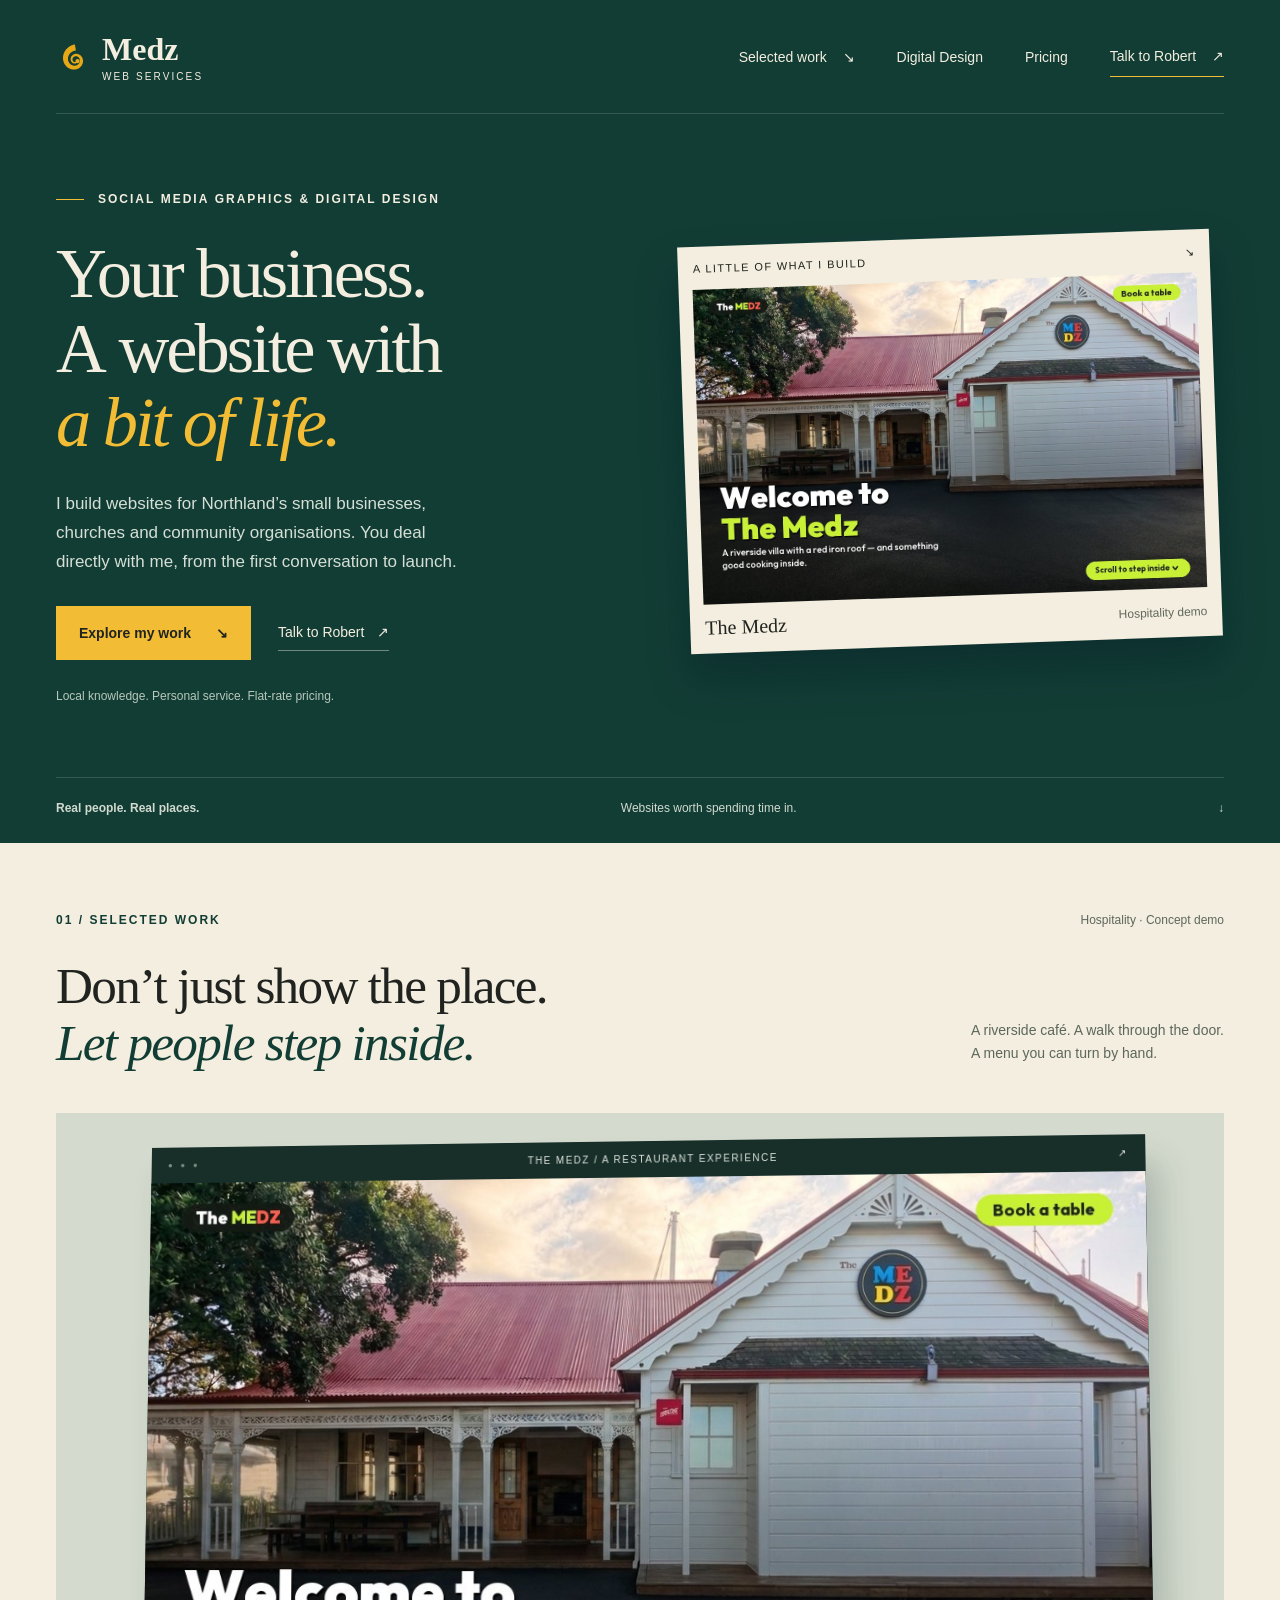
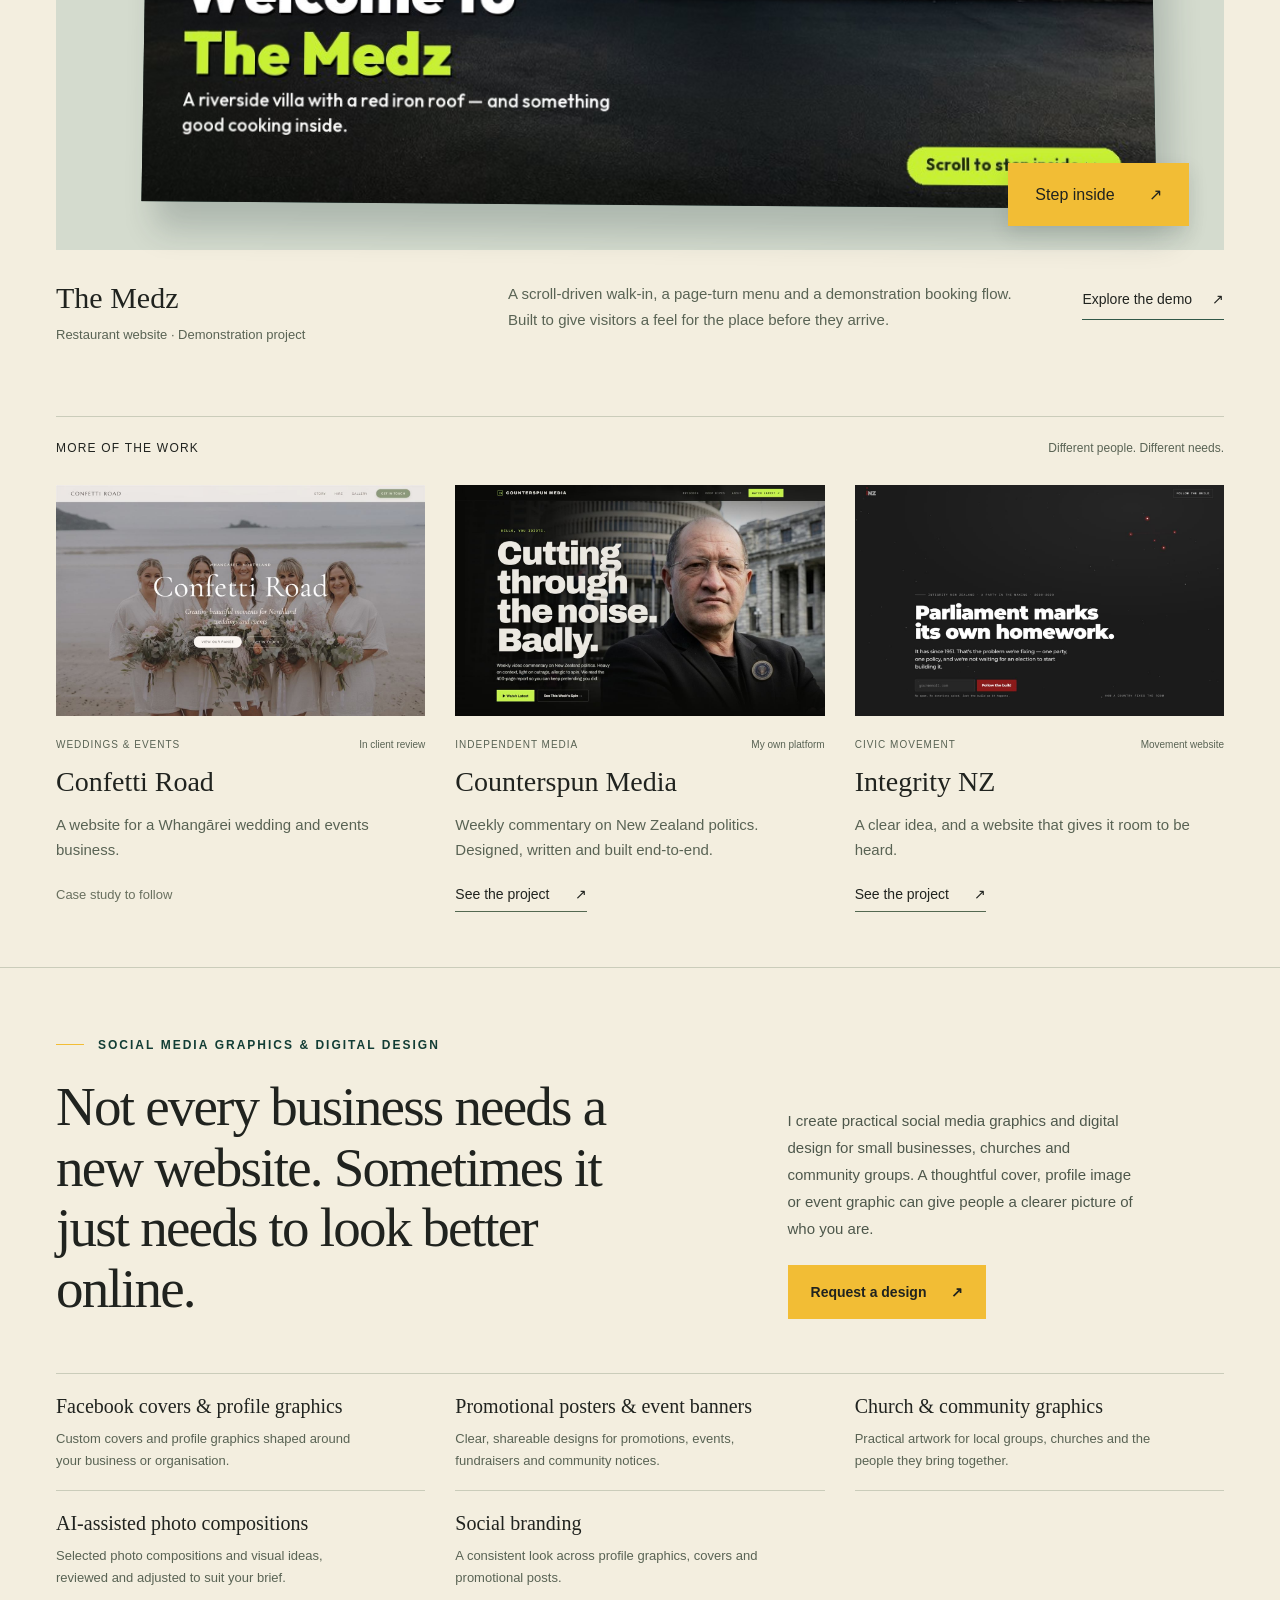
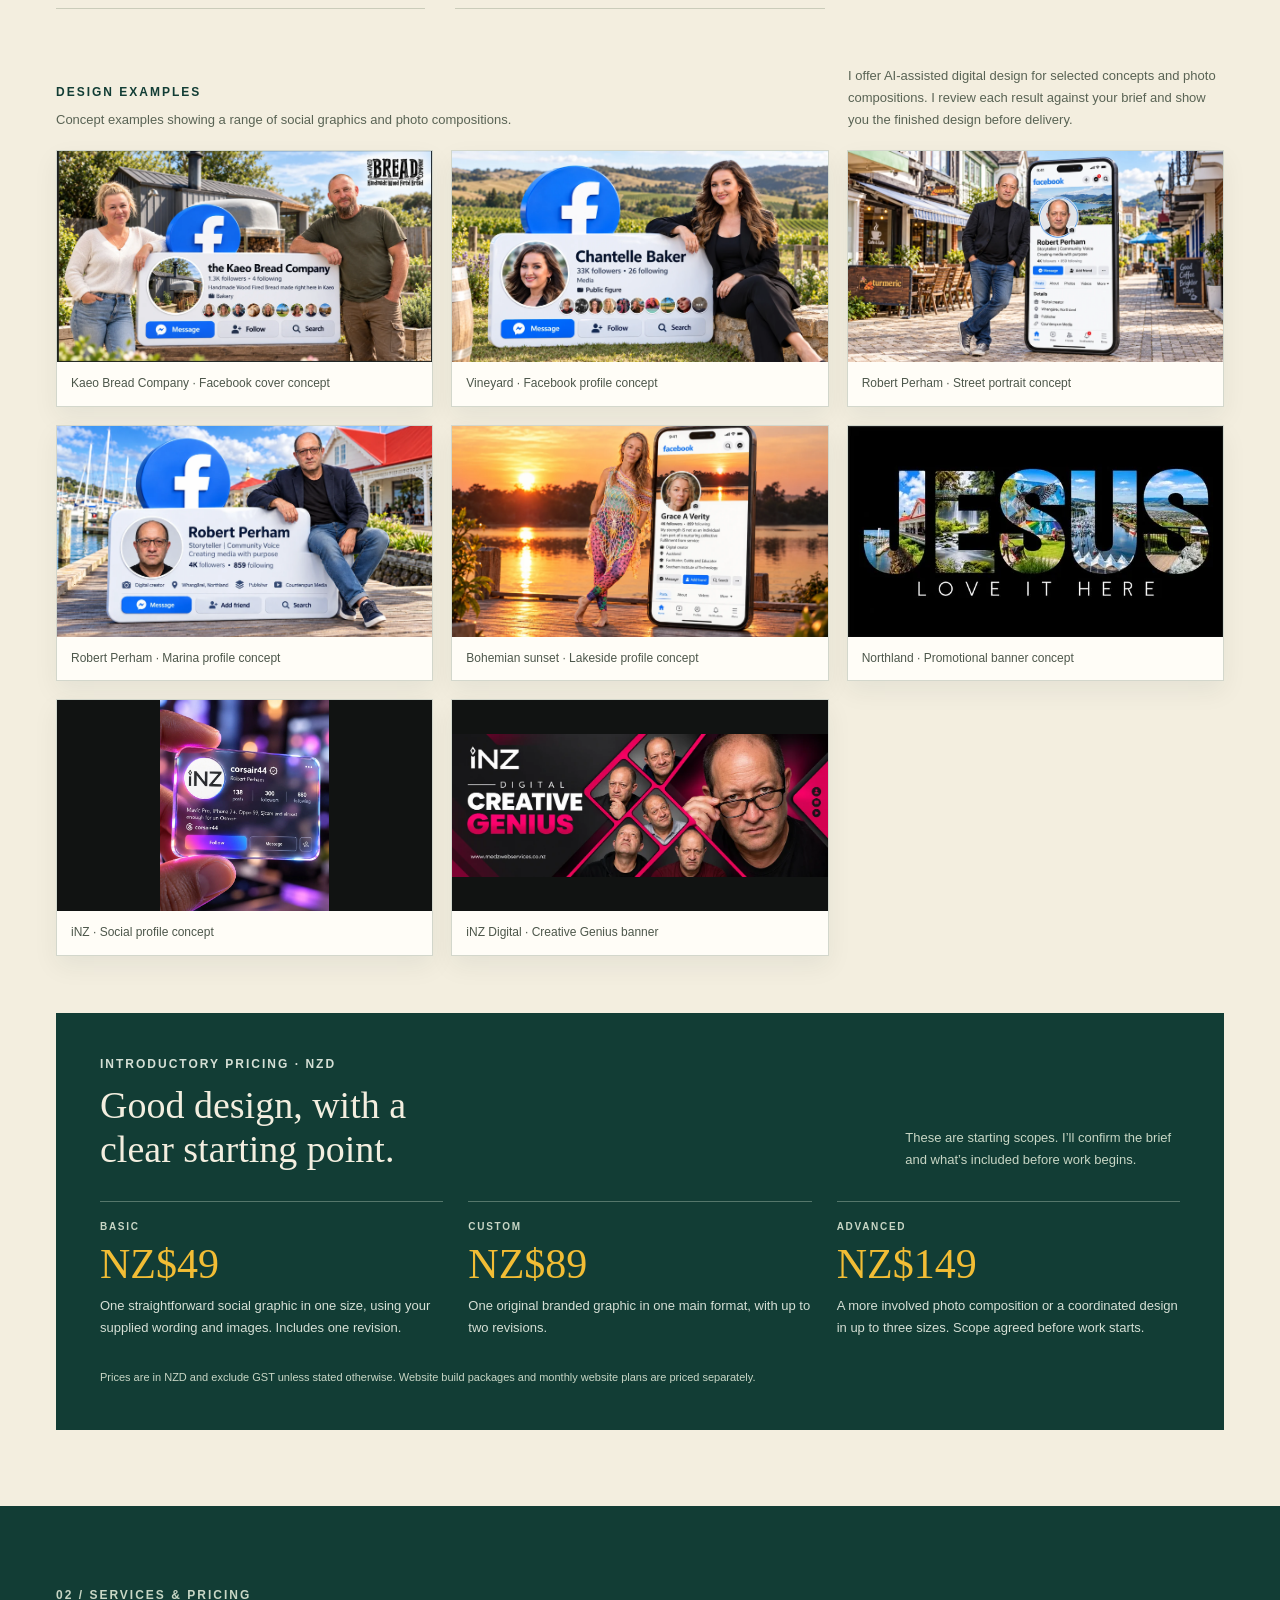
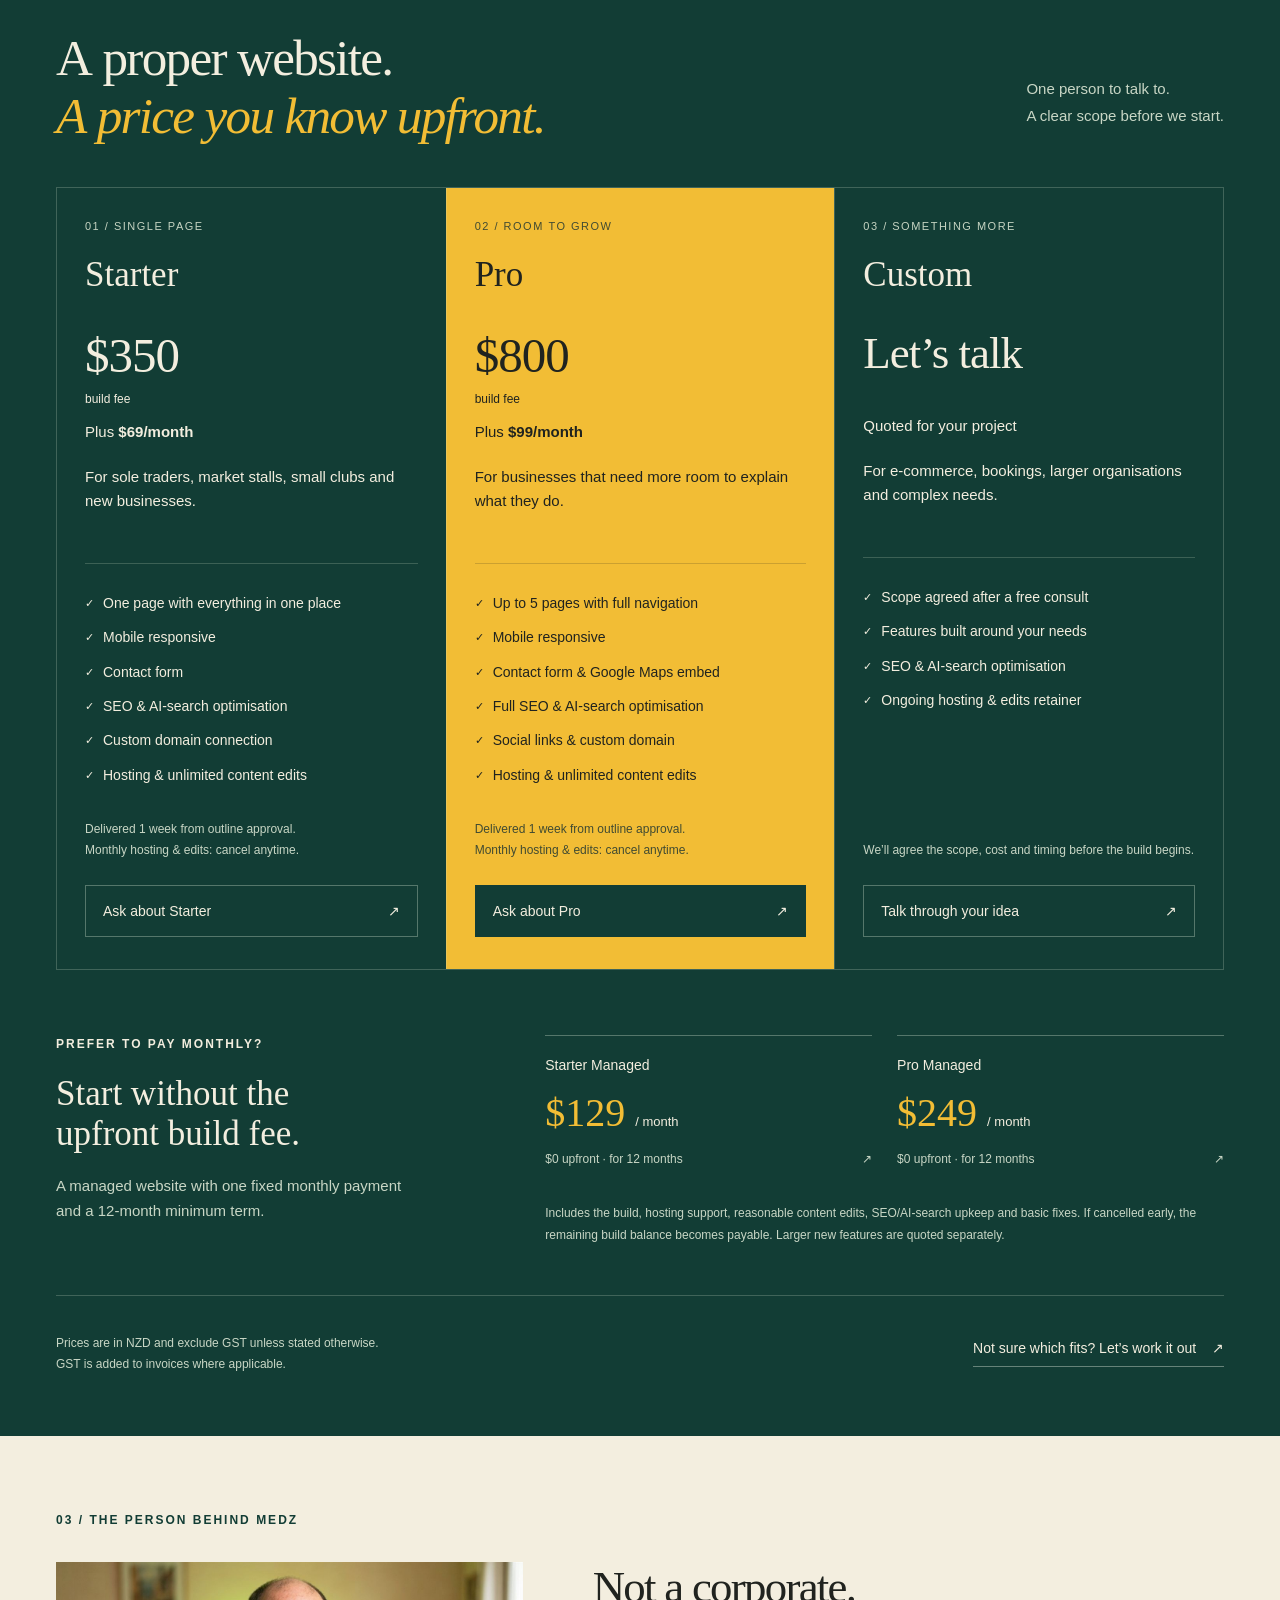
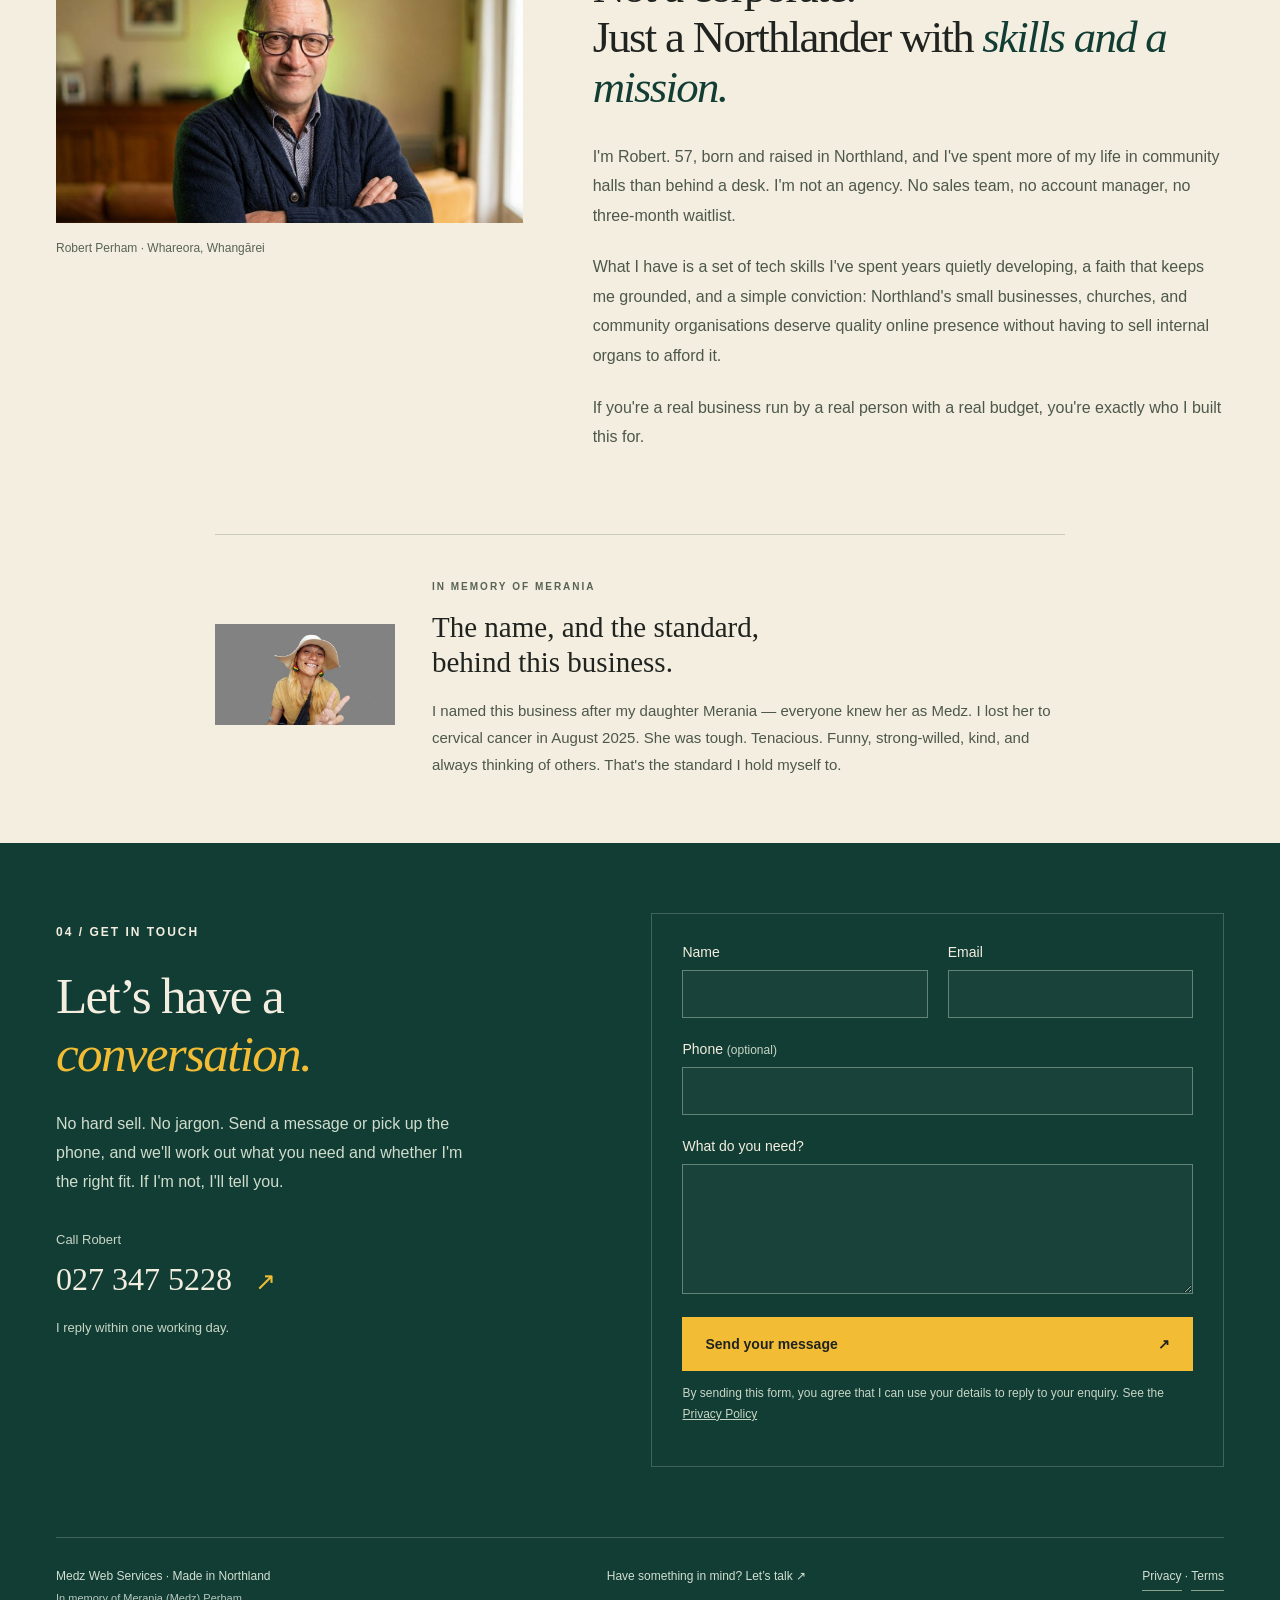
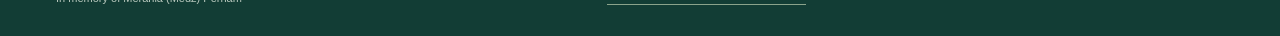
==== commit a17d2afe: "Highlight individual words on pointer hover" ====
--- a/index.html
+++ b/index.html
@@ -3,7 +3,7 @@
 <head>
 <meta charset="utf-8"><meta name="viewport" content="width=device-width,initial-scale=1"><meta name="theme-color" content="#123d35">
 <title>Medz Web Services | Websites &amp; Digital Design for Northland</title><meta name="description" content="Websites and AI-assisted digital design for Northland’s small businesses, churches and community organisations. Built by Robert Perham.">
-<link rel="icon" href="assets/logo/medz-koru-solo-amber.svg"><link rel="stylesheet" href="style.css?v=full-highlight-1"><link rel="stylesheet" href="digital-design.css"><script defer src="motion.js"></script><script defer src="digital-design.js"></script>
+<link rel="icon" href="assets/logo/medz-koru-solo-amber.svg"><link rel="stylesheet" href="style.css?v=word-highlight-1"><link rel="stylesheet" href="digital-design.css"><script defer src="motion.js"></script><script defer src="digital-design.js"></script>
 <link rel="canonical" href="https://medzwebservices.co.nz/">
 <meta property="og:title" content="Medz Web Services — Websites for Northland">
 <meta property="og:description" content="I build websites for the organisations I believe in. Flat-rate pricing from $350, one week from outline approval. Northland-based, community-first.">
@@ -87,34 +87,34 @@
 <header class="nav wrap"><a class="brand" href="#" aria-label="Medz home"><img src="assets/logo/medz-koru-solo-amber.svg" width="34" height="38" alt=""><span>Medz<span class="brand-small">WEB SERVICES</span></span></a><nav aria-label="Main"><a href="#work">Selected work <span aria-hidden="true">↘</span></a><a href="#digital-design">Digital Design</a><a class="pricing-nav" href="#pricing">Pricing</a><a class="contact" href="#book">Talk to Robert <span aria-hidden="true">↗</span></a></nav></header>
 <main id="main">
 <section id="top" class="hero wrap" aria-labelledby="headline">
-<div class="hero-copy"><p class="eyebrow"><span class="line"></span><span class="text-highlight"> SOCIAL MEDIA GRAPHICS &amp; DIGITAL DESIGN</span></p><h1 id="headline"><span class="text-highlight">Your business.<br>A website with<br><em>a bit of life.</em></span></h1><p class="intro">I build websites for Northland’s small businesses, churches and community organisations. You deal directly with me, from the first conversation to launch.</p><div class="actions"><a class="button" href="#work">Explore my work <span aria-hidden="true">↘</span></a><a class="text-link" href="#book">Talk to Robert <span aria-hidden="true">↗</span></a></div><p class="signature">Local knowledge. Personal service. Flat-rate pricing.</p></div>
+<div class="hero-copy"><p class="eyebrow"><span class="line"></span><span class="text-highlight"> <span class="word-highlight">SOCIAL</span> <span class="word-highlight">MEDIA</span> <span class="word-highlight">GRAPHICS</span> <span class="word-highlight">&amp;</span> <span class="word-highlight">DIGITAL</span> <span class="word-highlight">DESIGN</span></span></p><h1 id="headline"><span class="text-highlight"><span class="word-highlight">Your</span> <span class="word-highlight">business.</span><br><span class="word-highlight">A</span> <span class="word-highlight">website</span> <span class="word-highlight">with</span><br><em><span class="word-highlight">a</span> <span class="word-highlight">bit</span> <span class="word-highlight">of</span> <span class="word-highlight">life.</span></em></span></h1><p class="intro">I build websites for Northland’s small businesses, churches and community organisations. You deal directly with me, from the first conversation to launch.</p><div class="actions"><a class="button" href="#work">Explore my work <span aria-hidden="true">↘</span></a><a class="text-link" href="#book">Talk to Robert <span aria-hidden="true">↗</span></a></div><p class="signature">Local knowledge. Personal service. Flat-rate pricing.</p></div>
 <div class="hero-art"><a class="project-peek" href="#work"><span class="peek-label">A LITTLE OF WHAT I BUILD <span aria-hidden="true">↘</span></span><img src="assets/img/work-medz-demo.jpg" width="1200" height="750" alt="The Medz restaurant website preview" fetchpriority="high"><span class="peek-foot">The Medz <span>Hospitality demo</span></span></a></div>
 </section>
 <div class="bridge wrap"><span>Real people. Real places.</span><span>Websites worth spending time in.</span><span aria-hidden="true">↓</span></div>
-<section id="work" class="work" aria-labelledby="work-title"><div class="wrap"><div class="work-top"><p class="eyebrow"><span class="text-highlight">01 / SELECTED WORK</span></p><span class="category"><span class="text-highlight">Hospitality · Concept demo</span></span></div><div class="work-heading"><h2 id="work-title"><span class="text-highlight">Don’t just show the place.<br><em>Let people step inside.</em></span></h2><p>A riverside café. A walk through the door.<br>A menu you can turn by hand.</p></div>
+<section id="work" class="work" aria-labelledby="work-title"><div class="wrap"><div class="work-top"><p class="eyebrow"><span class="text-highlight"><span class="word-highlight">01</span> <span class="word-highlight">/</span> <span class="word-highlight">SELECTED</span> <span class="word-highlight">WORK</span></span></p><span class="category"><span class="text-highlight"><span class="word-highlight">Hospitality</span> <span class="word-highlight">·</span> <span class="word-highlight">Concept</span> <span class="word-highlight">demo</span></span></span></div><div class="work-heading"><h2 id="work-title"><span class="text-highlight"><span class="word-highlight">Don’t</span> <span class="word-highlight">just</span> <span class="word-highlight">show</span> <span class="word-highlight">the</span> <span class="word-highlight">place.</span><br><em><span class="word-highlight">Let</span> <span class="word-highlight">people</span> <span class="word-highlight">step</span> <span class="word-highlight">inside.</span></em></span></h2><p>A riverside café. A walk through the door.<br>A menu you can turn by hand.</p></div>
 <a class="showcase" href="https://medz-demo.netlify.app" target="_blank" rel="noopener" aria-label="Explore The Medz restaurant demo, opens in a new tab"><div class="project-frame"><div class="browser-bar"><span class="dots" aria-hidden="true">● ● ●</span><span>THE MEDZ / A RESTAURANT EXPERIENCE</span><span aria-hidden="true">↗</span></div><img src="assets/img/work-medz-demo.jpg" width="1200" height="750" alt="The Medz website, showing the riverside villa and its welcome screen" loading="lazy"></div><span class="open-label">Step inside <span aria-hidden="true">↗</span></span></a>
-<div class="project-detail"><div><h3><span class="text-highlight">The Medz</span></h3><p>Restaurant website · Demonstration project</p></div><p class="project-description">A scroll-driven walk-in, a page-turn menu and a demonstration booking flow. Built to give visitors a feel for the place before they arrive.</p><a class="project-link" href="https://medz-demo.netlify.app" target="_blank" rel="noopener">Explore the demo <span aria-hidden="true">↗</span></a></div>
+<div class="project-detail"><div><h3><span class="text-highlight"><span class="word-highlight">The</span> <span class="word-highlight">Medz</span></span></h3><p>Restaurant website · Demonstration project</p></div><p class="project-description">A scroll-driven walk-in, a page-turn menu and a demonstration booking flow. Built to give visitors a feel for the place before they arrive.</p><a class="project-link" href="https://medz-demo.netlify.app" target="_blank" rel="noopener">Explore the demo <span aria-hidden="true">↗</span></a></div>
 
 <div class="more-work">
 <div class="section-rule"><span>MORE OF THE WORK</span><span>Different people. Different needs.</span></div>
 <div class="portfolio-grid">
-<article class="portfolio-item"><div class="portfolio-image"><img src="assets/img/work-confetti.jpg" width="1200" height="750" loading="lazy" alt="Confetti Road wedding and events website"></div><div class="portfolio-meta"><span>WEDDINGS &amp; EVENTS</span><span class="status">In client review</span></div><h3><span class="text-highlight">Confetti Road</span></h3><p>A website for a Whangārei wedding and events business.</p><span class="pending">Case study to follow</span></article>
-<article class="portfolio-item"><a class="portfolio-image" href="https://medzwebservices.co.nz/work/counterspun-media"><img src="assets/img/work-counterspun.jpg" width="1200" height="750" loading="lazy" alt="Counterspun Media website"></a><div class="portfolio-meta"><span>INDEPENDENT MEDIA</span><span>My own platform</span></div><h3><span class="text-highlight">Counterspun Media</span></h3><p>Weekly commentary on New Zealand politics. Designed, written and built end-to-end.</p><a class="portfolio-link" href="https://medzwebservices.co.nz/work/counterspun-media">See the project <span aria-hidden="true">↗</span></a></article>
-<article class="portfolio-item"><a class="portfolio-image" href="https://medzwebservices.co.nz/work/integrity-nz"><img src="assets/img/work-integrity.jpg" width="1200" height="750" loading="lazy" alt="Integrity NZ civic movement website"></a><div class="portfolio-meta"><span>CIVIC MOVEMENT</span><span>Movement website</span></div><h3><span class="text-highlight">Integrity NZ</span></h3><p>A clear idea, and a website that gives it room to be heard.</p><a class="portfolio-link" href="https://medzwebservices.co.nz/work/integrity-nz">See the project <span aria-hidden="true">↗</span></a></article>
+<article class="portfolio-item"><div class="portfolio-image"><img src="assets/img/work-confetti.jpg" width="1200" height="750" loading="lazy" alt="Confetti Road wedding and events website"></div><div class="portfolio-meta"><span>WEDDINGS &amp; EVENTS</span><span class="status">In client review</span></div><h3><span class="text-highlight"><span class="word-highlight">Confetti</span> <span class="word-highlight">Road</span></span></h3><p>A website for a Whangārei wedding and events business.</p><span class="pending">Case study to follow</span></article>
+<article class="portfolio-item"><a class="portfolio-image" href="https://medzwebservices.co.nz/work/counterspun-media"><img src="assets/img/work-counterspun.jpg" width="1200" height="750" loading="lazy" alt="Counterspun Media website"></a><div class="portfolio-meta"><span>INDEPENDENT MEDIA</span><span>My own platform</span></div><h3><span class="text-highlight"><span class="word-highlight">Counterspun</span> <span class="word-highlight">Media</span></span></h3><p>Weekly commentary on New Zealand politics. Designed, written and built end-to-end.</p><a class="portfolio-link" href="https://medzwebservices.co.nz/work/counterspun-media">See the project <span aria-hidden="true">↗</span></a></article>
+<article class="portfolio-item"><a class="portfolio-image" href="https://medzwebservices.co.nz/work/integrity-nz"><img src="assets/img/work-integrity.jpg" width="1200" height="750" loading="lazy" alt="Integrity NZ civic movement website"></a><div class="portfolio-meta"><span>CIVIC MOVEMENT</span><span>Movement website</span></div><h3><span class="text-highlight"><span class="word-highlight">Integrity</span> <span class="word-highlight">NZ</span></span></h3><p>A clear idea, and a website that gives it room to be heard.</p><a class="portfolio-link" href="https://medzwebservices.co.nz/work/integrity-nz">See the project <span aria-hidden="true">↗</span></a></article>
 </div></div>
 </div></section>
 
 <section class="digital-design" id="digital-design" aria-labelledby="digital-design-title"><div class="wrap">
-<p class="eyebrow"><span class="line"></span><span class="text-highlight"> SOCIAL MEDIA GRAPHICS &amp; DIGITAL DESIGN</span></p>
-<div class="digital-design-heading"><div><h2 id="digital-design-title"><span class="text-highlight">Not every business needs a new website. Sometimes it just needs to look better online.</span></h2></div><div class="digital-design-intro"><p>I create practical social media graphics and digital design for small businesses, churches and community groups. A thoughtful cover, profile image or event graphic can give people a clearer picture of who you are.</p><a class="button" href="#book">Request a design <span aria-hidden="true">↗</span></a></div></div>
+<p class="eyebrow"><span class="line"></span><span class="text-highlight"> <span class="word-highlight">SOCIAL</span> <span class="word-highlight">MEDIA</span> <span class="word-highlight">GRAPHICS</span> <span class="word-highlight">&amp;</span> <span class="word-highlight">DIGITAL</span> <span class="word-highlight">DESIGN</span></span></p>
+<div class="digital-design-heading"><div><h2 id="digital-design-title"><span class="text-highlight"><span class="word-highlight">Not</span> <span class="word-highlight">every</span> <span class="word-highlight">business</span> <span class="word-highlight">needs</span> <span class="word-highlight">a</span> <span class="word-highlight">new</span> <span class="word-highlight">website.</span> <span class="word-highlight">Sometimes</span> <span class="word-highlight">it</span> <span class="word-highlight">just</span> <span class="word-highlight">needs</span> <span class="word-highlight">to</span> <span class="word-highlight">look</span> <span class="word-highlight">better</span> <span class="word-highlight">online.</span></span></h2></div><div class="digital-design-intro"><p>I create practical social media graphics and digital design for small businesses, churches and community groups. A thoughtful cover, profile image or event graphic can give people a clearer picture of who you are.</p><a class="button" href="#book">Request a design <span aria-hidden="true">↗</span></a></div></div>
 <div class="digital-services" aria-label="Digital design services">
-<article><h3><span class="text-highlight">Facebook covers &amp; profile graphics</span></h3><p>Custom covers and profile graphics shaped around your business or organisation.</p></article>
-<article><h3><span class="text-highlight">Promotional posters &amp; event banners</span></h3><p>Clear, shareable designs for promotions, events, fundraisers and community notices.</p></article>
-<article><h3><span class="text-highlight">Church &amp; community graphics</span></h3><p>Practical artwork for local groups, churches and the people they bring together.</p></article>
-<article><h3><span class="text-highlight">AI-assisted photo compositions</span></h3><p>Selected photo compositions and visual ideas, reviewed and adjusted to suit your brief.</p></article>
-<article><h3><span class="text-highlight">Social branding</span></h3><p>A consistent look across profile graphics, covers and promotional posts.</p></article>
+<article><h3><span class="text-highlight"><span class="word-highlight">Facebook</span> <span class="word-highlight">covers</span> <span class="word-highlight">&amp;</span> <span class="word-highlight">profile</span> <span class="word-highlight">graphics</span></span></h3><p>Custom covers and profile graphics shaped around your business or organisation.</p></article>
+<article><h3><span class="text-highlight"><span class="word-highlight">Promotional</span> <span class="word-highlight">posters</span> <span class="word-highlight">&amp;</span> <span class="word-highlight">event</span> <span class="word-highlight">banners</span></span></h3><p>Clear, shareable designs for promotions, events, fundraisers and community notices.</p></article>
+<article><h3><span class="text-highlight"><span class="word-highlight">Church</span> <span class="word-highlight">&amp;</span> <span class="word-highlight">community</span> <span class="word-highlight">graphics</span></span></h3><p>Practical artwork for local groups, churches and the people they bring together.</p></article>
+<article><h3><span class="text-highlight"><span class="word-highlight">AI-assisted</span> <span class="word-highlight">photo</span> <span class="word-highlight">compositions</span></span></h3><p>Selected photo compositions and visual ideas, reviewed and adjusted to suit your brief.</p></article>
+<article><h3><span class="text-highlight"><span class="word-highlight">Social</span> <span class="word-highlight">branding</span></span></h3><p>A consistent look across profile graphics, covers and promotional posts.</p></article>
 </div>
-<div class="digital-examples-heading"><div><p class="eyebrow"><span class="text-highlight">DESIGN EXAMPLES</span></p><p class="digital-examples-note">Concept examples showing a range of social graphics and photo compositions.</p></div><p class="ai-note">I offer AI-assisted digital design for selected concepts and photo compositions. I review each result against your brief and show you the finished design before delivery.</p></div>
+<div class="digital-examples-heading"><div><p class="eyebrow"><span class="text-highlight"><span class="word-highlight">DESIGN</span> <span class="word-highlight">EXAMPLES</span></span></p><p class="digital-examples-note">Concept examples showing a range of social graphics and photo compositions.</p></div><p class="ai-note">I offer AI-assisted digital design for selected concepts and photo compositions. I review each result against your brief and show you the finished design before delivery.</p></div>
 <div class="digital-gallery">
 <figure><button class="digital-gallery-trigger" type="button" aria-label="Open larger view: Kaeo Bread Company · Facebook cover concept"><img class="digital-design-image" src="assets/img/digital-design/kaeo-bread-facebook-cover.webp" width="1684" height="951" loading="lazy" decoding="async" alt="Kaeo Bread Company Facebook cover concept with a bakery setting, page mock-up and people pictured"><span class="digital-gallery-caption">Kaeo Bread Company · Facebook cover concept</span></button></figure>
 <figure><button class="digital-gallery-trigger" type="button" aria-label="Open larger view: Vineyard · Facebook profile concept"><img class="digital-design-image" src="assets/img/digital-design/vineyard-facebook-profile.webp" width="1684" height="951" loading="lazy" decoding="async" alt="Vineyard Facebook profile concept with a vineyard landscape and profile mock-up"><span class="digital-gallery-caption">Vineyard · Facebook profile concept</span></button></figure>
@@ -128,31 +128,31 @@
 <dialog class="digital-lightbox" aria-label="Digital design example viewer">
 <div class="digital-lightbox-inner"><button class="digital-lightbox-close" type="button" aria-label="Close image viewer">×</button><button class="digital-lightbox-previous" type="button" aria-label="Previous design">‹</button><figure><img class="digital-lightbox-image" src="" alt=""><figcaption class="digital-lightbox-caption"></figcaption></figure><button class="digital-lightbox-next" type="button" aria-label="Next design">›</button></div>
 </dialog>
-<div class="digital-pricing"><div class="digital-pricing-heading"><div><p class="eyebrow"><span class="text-highlight">INTRODUCTORY PRICING · NZD</span></p><h3><span class="text-highlight">Good design, with a clear starting point.</span></h3></div><p>These are starting scopes. I’ll confirm the brief and what’s included before work begins.</p></div>
+<div class="digital-pricing"><div class="digital-pricing-heading"><div><p class="eyebrow"><span class="text-highlight"><span class="word-highlight">INTRODUCTORY</span> <span class="word-highlight">PRICING</span> <span class="word-highlight">·</span> <span class="word-highlight">NZD</span></span></p><h3><span class="text-highlight"><span class="word-highlight">Good</span> <span class="word-highlight">design,</span> <span class="word-highlight">with</span> <span class="word-highlight">a</span> <span class="word-highlight">clear</span> <span class="word-highlight">starting</span> <span class="word-highlight">point.</span></span></h3></div><p>These are starting scopes. I’ll confirm the brief and what’s included before work begins.</p></div>
 <div class="digital-pricing-grid">
-<article><p class="digital-tier"><span class="text-highlight">BASIC</span></p><p class="digital-price"><span class="text-highlight">NZ$49</span></p><p>One straightforward social graphic in one size, using your supplied wording and images. Includes one revision.</p></article>
-<article><p class="digital-tier"><span class="text-highlight">CUSTOM</span></p><p class="digital-price"><span class="text-highlight">NZ$89</span></p><p>One original branded graphic in one main format, with up to two revisions.</p></article>
-<article><p class="digital-tier"><span class="text-highlight">ADVANCED</span></p><p class="digital-price"><span class="text-highlight">NZ$149</span></p><p>A more involved photo composition or a coordinated design in up to three sizes. Scope agreed before work starts.</p></article>
+<article><p class="digital-tier"><span class="text-highlight"><span class="word-highlight">BASIC</span></span></p><p class="digital-price"><span class="text-highlight"><span class="word-highlight">NZ$49</span></span></p><p>One straightforward social graphic in one size, using your supplied wording and images. Includes one revision.</p></article>
+<article><p class="digital-tier"><span class="text-highlight"><span class="word-highlight">CUSTOM</span></span></p><p class="digital-price"><span class="text-highlight"><span class="word-highlight">NZ$89</span></span></p><p>One original branded graphic in one main format, with up to two revisions.</p></article>
+<article><p class="digital-tier"><span class="text-highlight"><span class="word-highlight">ADVANCED</span></span></p><p class="digital-price"><span class="text-highlight"><span class="word-highlight">NZ$149</span></span></p><p>A more involved photo composition or a coordinated design in up to three sizes. Scope agreed before work starts.</p></article>
 </div><p class="digital-price-note">Prices are in NZD and exclude GST unless stated otherwise. Website build packages and monthly website plans are priced separately.</p></div>
 </div></section>
 
 <span id="services" aria-hidden="true"></span><section class="pricing" id="pricing" aria-labelledby="pricing-title"><div class="wrap">
-<div class="pricing-heading"><div><p class="eyebrow"><span class="text-highlight">02 / SERVICES &amp; PRICING</span></p><h2 id="pricing-title"><span class="text-highlight">A proper website.<br><em>A price you know upfront.</em></span></h2></div><p>One person to talk to.<br>A clear scope before we start.</p></div>
+<div class="pricing-heading"><div><p class="eyebrow"><span class="text-highlight"><span class="word-highlight">02</span> <span class="word-highlight">/</span> <span class="word-highlight">SERVICES</span> <span class="word-highlight">&amp;</span> <span class="word-highlight">PRICING</span></span></p><h2 id="pricing-title"><span class="text-highlight"><span class="word-highlight">A</span> <span class="word-highlight">proper</span> <span class="word-highlight">website.</span><br><em><span class="word-highlight">A</span> <span class="word-highlight">price</span> <span class="word-highlight">you</span> <span class="word-highlight">know</span> <span class="word-highlight">upfront.</span></em></span></h2></div><p>One person to talk to.<br>A clear scope before we start.</p></div>
 <div class="plans">
-<article class="plan"><p class="plan-number"><span class="text-highlight">01 / SINGLE PAGE</span></p><h3><span class="text-highlight">Starter</span></h3><p class="price"><span class="text-highlight">$350</span> <span>build fee</span></p><p class="retainer">Plus <strong>$69/month</strong></p><p class="plan-intro">For sole traders, market stalls, small clubs and new businesses.</p><ul><li>One page with everything in one place</li><li>Mobile responsive</li><li>Contact form</li><li>SEO &amp; AI-search optimisation</li><li>Custom domain connection</li><li>Hosting &amp; unlimited content edits</li></ul><p class="delivery">Delivered 1 week from outline approval.<br>Monthly hosting &amp; edits: cancel anytime.</p><a class="plan-action" href="#book">Ask about Starter <span aria-hidden="true">↗</span></a></article>
-<article class="plan plan-pro"><p class="plan-number"><span class="text-highlight">02 / ROOM TO GROW</span></p><h3><span class="text-highlight">Pro</span></h3><p class="price"><span class="text-highlight">$800</span> <span>build fee</span></p><p class="retainer">Plus <strong>$99/month</strong></p><p class="plan-intro">For businesses that need more room to explain what they do.</p><ul><li>Up to 5 pages with full navigation</li><li>Mobile responsive</li><li>Contact form &amp; Google Maps embed</li><li>Full SEO &amp; AI-search optimisation</li><li>Social links &amp; custom domain</li><li>Hosting &amp; unlimited content edits</li></ul><p class="delivery">Delivered 1 week from outline approval.<br>Monthly hosting &amp; edits: cancel anytime.</p><a class="plan-action" href="#book">Ask about Pro <span aria-hidden="true">↗</span></a></article>
-<article class="plan"><p class="plan-number"><span class="text-highlight">03 / SOMETHING MORE</span></p><h3><span class="text-highlight">Custom</span></h3><p class="price custom-price"><span class="text-highlight">Let’s talk</span></p><p class="retainer">Quoted for your project</p><p class="plan-intro">For e-commerce, bookings, larger organisations and complex needs.</p><ul><li>Scope agreed after a free consult</li><li>Features built around your needs</li><li>SEO &amp; AI-search optimisation</li><li>Ongoing hosting &amp; edits retainer</li></ul><p class="delivery">We’ll agree the scope, cost and timing before the build begins.</p><a class="plan-action" href="#book">Talk through your idea <span aria-hidden="true">↗</span></a></article>
+<article class="plan"><p class="plan-number"><span class="text-highlight"><span class="word-highlight">01</span> <span class="word-highlight">/</span> <span class="word-highlight">SINGLE</span> <span class="word-highlight">PAGE</span></span></p><h3><span class="text-highlight"><span class="word-highlight">Starter</span></span></h3><p class="price"><span class="text-highlight"><span class="word-highlight">$350</span></span> <span>build fee</span></p><p class="retainer">Plus <strong>$69/month</strong></p><p class="plan-intro">For sole traders, market stalls, small clubs and new businesses.</p><ul><li>One page with everything in one place</li><li>Mobile responsive</li><li>Contact form</li><li>SEO &amp; AI-search optimisation</li><li>Custom domain connection</li><li>Hosting &amp; unlimited content edits</li></ul><p class="delivery">Delivered 1 week from outline approval.<br>Monthly hosting &amp; edits: cancel anytime.</p><a class="plan-action" href="#book">Ask about Starter <span aria-hidden="true">↗</span></a></article>
+<article class="plan plan-pro"><p class="plan-number"><span class="text-highlight"><span class="word-highlight">02</span> <span class="word-highlight">/</span> <span class="word-highlight">ROOM</span> <span class="word-highlight">TO</span> <span class="word-highlight">GROW</span></span></p><h3><span class="text-highlight"><span class="word-highlight">Pro</span></span></h3><p class="price"><span class="text-highlight"><span class="word-highlight">$800</span></span> <span>build fee</span></p><p class="retainer">Plus <strong>$99/month</strong></p><p class="plan-intro">For businesses that need more room to explain what they do.</p><ul><li>Up to 5 pages with full navigation</li><li>Mobile responsive</li><li>Contact form &amp; Google Maps embed</li><li>Full SEO &amp; AI-search optimisation</li><li>Social links &amp; custom domain</li><li>Hosting &amp; unlimited content edits</li></ul><p class="delivery">Delivered 1 week from outline approval.<br>Monthly hosting &amp; edits: cancel anytime.</p><a class="plan-action" href="#book">Ask about Pro <span aria-hidden="true">↗</span></a></article>
+<article class="plan"><p class="plan-number"><span class="text-highlight"><span class="word-highlight">03</span> <span class="word-highlight">/</span> <span class="word-highlight">SOMETHING</span> <span class="word-highlight">MORE</span></span></p><h3><span class="text-highlight"><span class="word-highlight">Custom</span></span></h3><p class="price custom-price"><span class="text-highlight"><span class="word-highlight">Let’s</span> <span class="word-highlight">talk</span></span></p><p class="retainer">Quoted for your project</p><p class="plan-intro">For e-commerce, bookings, larger organisations and complex needs.</p><ul><li>Scope agreed after a free consult</li><li>Features built around your needs</li><li>SEO &amp; AI-search optimisation</li><li>Ongoing hosting &amp; edits retainer</li></ul><p class="delivery">We’ll agree the scope, cost and timing before the build begins.</p><a class="plan-action" href="#book">Talk through your idea <span aria-hidden="true">↗</span></a></article>
 </div>
-<div class="managed"><div class="managed-copy"><p class="eyebrow"><span class="text-highlight">PREFER TO PAY MONTHLY?</span></p><h3><span class="text-highlight">Start without the<br>upfront build fee.</span></h3><p>A managed website with one fixed monthly payment and a 12-month minimum term.</p></div><div class="managed-options"><a href="#book"><span>Starter Managed</span><strong>$129 <small>/ month</small></strong><span>$0 upfront · for 12 months <span aria-hidden="true">↗</span></span></a><a href="#book"><span>Pro Managed</span><strong>$249 <small>/ month</small></strong><span>$0 upfront · for 12 months <span aria-hidden="true">↗</span></span></a><p>Includes the build, hosting support, reasonable content edits, SEO/AI-search upkeep and basic fixes. If cancelled early, the remaining build balance becomes payable. Larger new features are quoted separately.</p></div></div>
+<div class="managed"><div class="managed-copy"><p class="eyebrow"><span class="text-highlight"><span class="word-highlight">PREFER</span> <span class="word-highlight">TO</span> <span class="word-highlight">PAY</span> <span class="word-highlight">MONTHLY?</span></span></p><h3><span class="text-highlight"><span class="word-highlight">Start</span> <span class="word-highlight">without</span> <span class="word-highlight">the</span><br><span class="word-highlight">upfront</span> <span class="word-highlight">build</span> <span class="word-highlight">fee.</span></span></h3><p>A managed website with one fixed monthly payment and a 12-month minimum term.</p></div><div class="managed-options"><a href="#book"><span>Starter Managed</span><strong>$129 <small>/ month</small></strong><span>$0 upfront · for 12 months <span aria-hidden="true">↗</span></span></a><a href="#book"><span>Pro Managed</span><strong>$249 <small>/ month</small></strong><span>$0 upfront · for 12 months <span aria-hidden="true">↗</span></span></a><p>Includes the build, hosting support, reasonable content edits, SEO/AI-search upkeep and basic fixes. If cancelled early, the remaining build balance becomes payable. Larger new features are quoted separately.</p></div></div>
 <div class="pricing-foot"><p>Prices are in NZD and exclude GST unless stated otherwise.<br>GST is added to invoices where applicable.</p><a href="#book">Not sure which fits? Let’s work it out <span aria-hidden="true">↗</span></a></div>
 </div></section>
 
 <section class="about" id="about" aria-labelledby="about-title"><div class="wrap">
-<p class="eyebrow"><span class="text-highlight">03 / THE PERSON BEHIND MEDZ</span></p>
-<div class="about-grid"><figure class="portrait"><img src="assets/img/robert.jpeg" width="1200" height="670" alt="Robert Perham, founder of Medz Web Services" loading="lazy"><figcaption>Robert Perham · Whareora, Whangārei</figcaption></figure><div class="about-body"><h2 id="about-title"><span class="text-highlight">Not a corporate.<br>Just a Northlander with <em>skills and a mission.</em></span></h2><p>I'm Robert. 57, born and raised in Northland, and I've spent more of my life in community halls than behind a desk. I'm not an agency. No sales team, no account manager, no three-month waitlist.</p><p>What I have is a set of tech skills I've spent years quietly developing, a faith that keeps me grounded, and a simple conviction: Northland's small businesses, churches, and community organisations deserve quality online presence without having to sell internal organs to afford it.</p><p>If you're a real business run by a real person with a real budget, you're exactly who I built this for.</p></div></div>
-<div class="memorial"><img src="assets/img/merania.jpeg" width="1200" height="670" alt="Merania ‘Medz’ Perham" loading="lazy"><div><p class="eyebrow"><span class="text-highlight">IN MEMORY OF MERANIA</span></p><h3><span class="text-highlight">The name, and the standard,<br>behind this business.</span></h3><p>I named this business after my daughter Merania — everyone knew her as Medz. I lost her to cervical cancer in August 2025. She was tough. Tenacious. Funny, strong-willed, kind, and always thinking of others. That's the standard I hold myself to.</p></div></div>
+<p class="eyebrow"><span class="text-highlight"><span class="word-highlight">03</span> <span class="word-highlight">/</span> <span class="word-highlight">THE</span> <span class="word-highlight">PERSON</span> <span class="word-highlight">BEHIND</span> <span class="word-highlight">MEDZ</span></span></p>
+<div class="about-grid"><figure class="portrait"><img src="assets/img/robert.jpeg" width="1200" height="670" alt="Robert Perham, founder of Medz Web Services" loading="lazy"><figcaption>Robert Perham · Whareora, Whangārei</figcaption></figure><div class="about-body"><h2 id="about-title"><span class="text-highlight"><span class="word-highlight">Not</span> <span class="word-highlight">a</span> <span class="word-highlight">corporate.</span><br><span class="word-highlight">Just</span> <span class="word-highlight">a</span> <span class="word-highlight">Northlander</span> <span class="word-highlight">with</span> <em><span class="word-highlight">skills</span> <span class="word-highlight">and</span> <span class="word-highlight">a</span> <span class="word-highlight">mission.</span></em></span></h2><p>I'm Robert. 57, born and raised in Northland, and I've spent more of my life in community halls than behind a desk. I'm not an agency. No sales team, no account manager, no three-month waitlist.</p><p>What I have is a set of tech skills I've spent years quietly developing, a faith that keeps me grounded, and a simple conviction: Northland's small businesses, churches, and community organisations deserve quality online presence without having to sell internal organs to afford it.</p><p>If you're a real business run by a real person with a real budget, you're exactly who I built this for.</p></div></div>
+<div class="memorial"><img src="assets/img/merania.jpeg" width="1200" height="670" alt="Merania ‘Medz’ Perham" loading="lazy"><div><p class="eyebrow"><span class="text-highlight"><span class="word-highlight">IN</span> <span class="word-highlight">MEMORY</span> <span class="word-highlight">OF</span> <span class="word-highlight">MERANIA</span></span></p><h3><span class="text-highlight"><span class="word-highlight">The</span> <span class="word-highlight">name,</span> <span class="word-highlight">and</span> <span class="word-highlight">the</span> <span class="word-highlight">standard,</span><br><span class="word-highlight">behind</span> <span class="word-highlight">this</span> <span class="word-highlight">business.</span></span></h3><p>I named this business after my daughter Merania — everyone knew her as Medz. I lost her to cervical cancer in August 2025. She was tough. Tenacious. Funny, strong-willed, kind, and always thinking of others. That's the standard I hold myself to.</p></div></div>
 </div></section>
-<section class="contact-section" id="book" aria-labelledby="contact-title"><div class="wrap contact-grid"><div><p class="eyebrow"><span class="text-highlight">04 / GET IN TOUCH</span></p><h2 id="contact-title"><span class="text-highlight">Let’s have a<br><em>conversation.</em></span></h2><p class="contact-intro">No hard sell. No jargon. Send a message or pick up the phone, and we'll work out what you need and whether I'm the right fit. If I'm not, I'll tell you.</p><div class="phone"><span>Call Robert</span><a href="tel:+64273475228">027 347 5228 <span aria-hidden="true">↗</span></a></div><p class="reply-time">I reply within one working day.</p></div>
+<section class="contact-section" id="book" aria-labelledby="contact-title"><div class="wrap contact-grid"><div><p class="eyebrow"><span class="text-highlight"><span class="word-highlight">04</span> <span class="word-highlight">/</span> <span class="word-highlight">GET</span> <span class="word-highlight">IN</span> <span class="word-highlight">TOUCH</span></span></p><h2 id="contact-title"><span class="text-highlight"><span class="word-highlight">Let’s</span> <span class="word-highlight">have</span> <span class="word-highlight">a</span><br><em><span class="word-highlight">conversation.</span></em></span></h2><p class="contact-intro">No hard sell. No jargon. Send a message or pick up the phone, and we'll work out what you need and whether I'm the right fit. If I'm not, I'll tell you.</p><div class="phone"><span>Call Robert</span><a href="tel:+64273475228">027 347 5228 <span aria-hidden="true">↗</span></a></div><p class="reply-time">I reply within one working day.</p></div>
 <form id="enquiry" class="contact-form" name="enquiry" method="POST" action="/thanks.html" data-netlify="true" netlify-honeypot="bot-field"><input type="hidden" name="form-name" value="enquiry"><p class="hidden-field" aria-hidden="true"><label>Leave this empty<input name="bot-field" tabindex="-1" autocomplete="off"></label></p><div class="form-pair"><div><label for="name">Name</label><input id="name" name="name" autocomplete="name" required></div><div><label for="email">Email</label><input id="email" name="email" type="email" autocomplete="email" required></div></div><label for="phone">Phone <span>(optional)</span></label><input id="phone" name="phone" type="tel" autocomplete="tel"><label for="message">What do you need?</label><textarea id="message" name="message" rows="5" required></textarea><button class="button" type="submit">Send your message <span aria-hidden="true">↗</span></button><p class="privacy-note">By sending this form, you agree that I can use your details to reply to your enquiry. See the <a href="https://medzwebservices.co.nz/privacy">Privacy Policy</a></p></form>
 </div></section>
 </main><footer class="wrap"><span>Medz Web Services · Made in Northland<br><span class="footer-memory">In memory of Merania (Medz) Perham</span></span><a href="#book">Have something in mind? Let’s talk <span aria-hidden="true">↗</span></a><div class="footer-legal"><a href="/privacy">Privacy</a> · <a href="/terms">Terms</a></div></footer>
--- a/style.css
+++ b/style.css
@@ -13,15 +13,10 @@
 .brand img{height:auto;aspect-ratio:1}
 @media(max-width:360px){.nav nav{gap:12px}.nav .contact{font-size:12px}.nav .contact span{margin-left:4px}.brand{gap:8px}.brand-small{letter-spacing:1px}.actions{gap:14px}}
 .hidden-field{display:none}
-.text-highlight {
-  -webkit-box-decoration-break: clone;
-  box-decoration-break: clone;
+.word-highlight {
+  display: inline-block;
   border-radius: 0.04em;
-  transition: background-color 0.2s ease, color 0.2s ease;
-}
-
-.text-highlight em {
-  transition: color 0.2s ease;
+  transition: transform 0.16s ease;
 }
 
 /* Keep the price's existing small fee label separate from the amount. */
@@ -32,22 +27,18 @@
   margin: 0;
 }
 
+.price .word-highlight {
+  display: inline-block;
+  font: inherit;
+  letter-spacing: inherit;
+  margin: 0;
+}
+
 @media (hover: hover) and (pointer: fine) {
-  :where(h1, h2, h3, .eyebrow, .plan-number, .price, .digital-tier, .digital-price, .category) {
-    transition: transform 0.24s ease;
-  }
-
-  :where(h1, h2, h3, .eyebrow, .plan-number, .price, .digital-tier, .digital-price, .category):hover {
-    transform: translateY(-3px);
-  }
-
-  :where(h1, h2, h3, .eyebrow, .plan-number, .price, .digital-tier, .digital-price, .category):hover > .text-highlight {
+  .word-highlight:hover {
     background-color: var(--yellow);
     color: var(--ink);
-  }
-
-  :where(h1, h2, h3, .eyebrow, .plan-number, .price, .digital-tier, .digital-price, .category):hover > .text-highlight em {
-    color: var(--ink);
+    transform: translateY(-2px);
   }
 }
 
@@ -57,11 +48,11 @@
 }
 
 @media (prefers-reduced-motion: reduce) {
-  :where(h1, h2, h3, .eyebrow, .plan-number, .price, .digital-tier, .digital-price, .category) {
+  .word-highlight {
     transition: none;
   }
 
-  :where(h1, h2, h3, .eyebrow, .plan-number, .price, .digital-tier, .digital-price, .category):hover {
+  .word-highlight:hover {
     transform: none;
   }
 }
